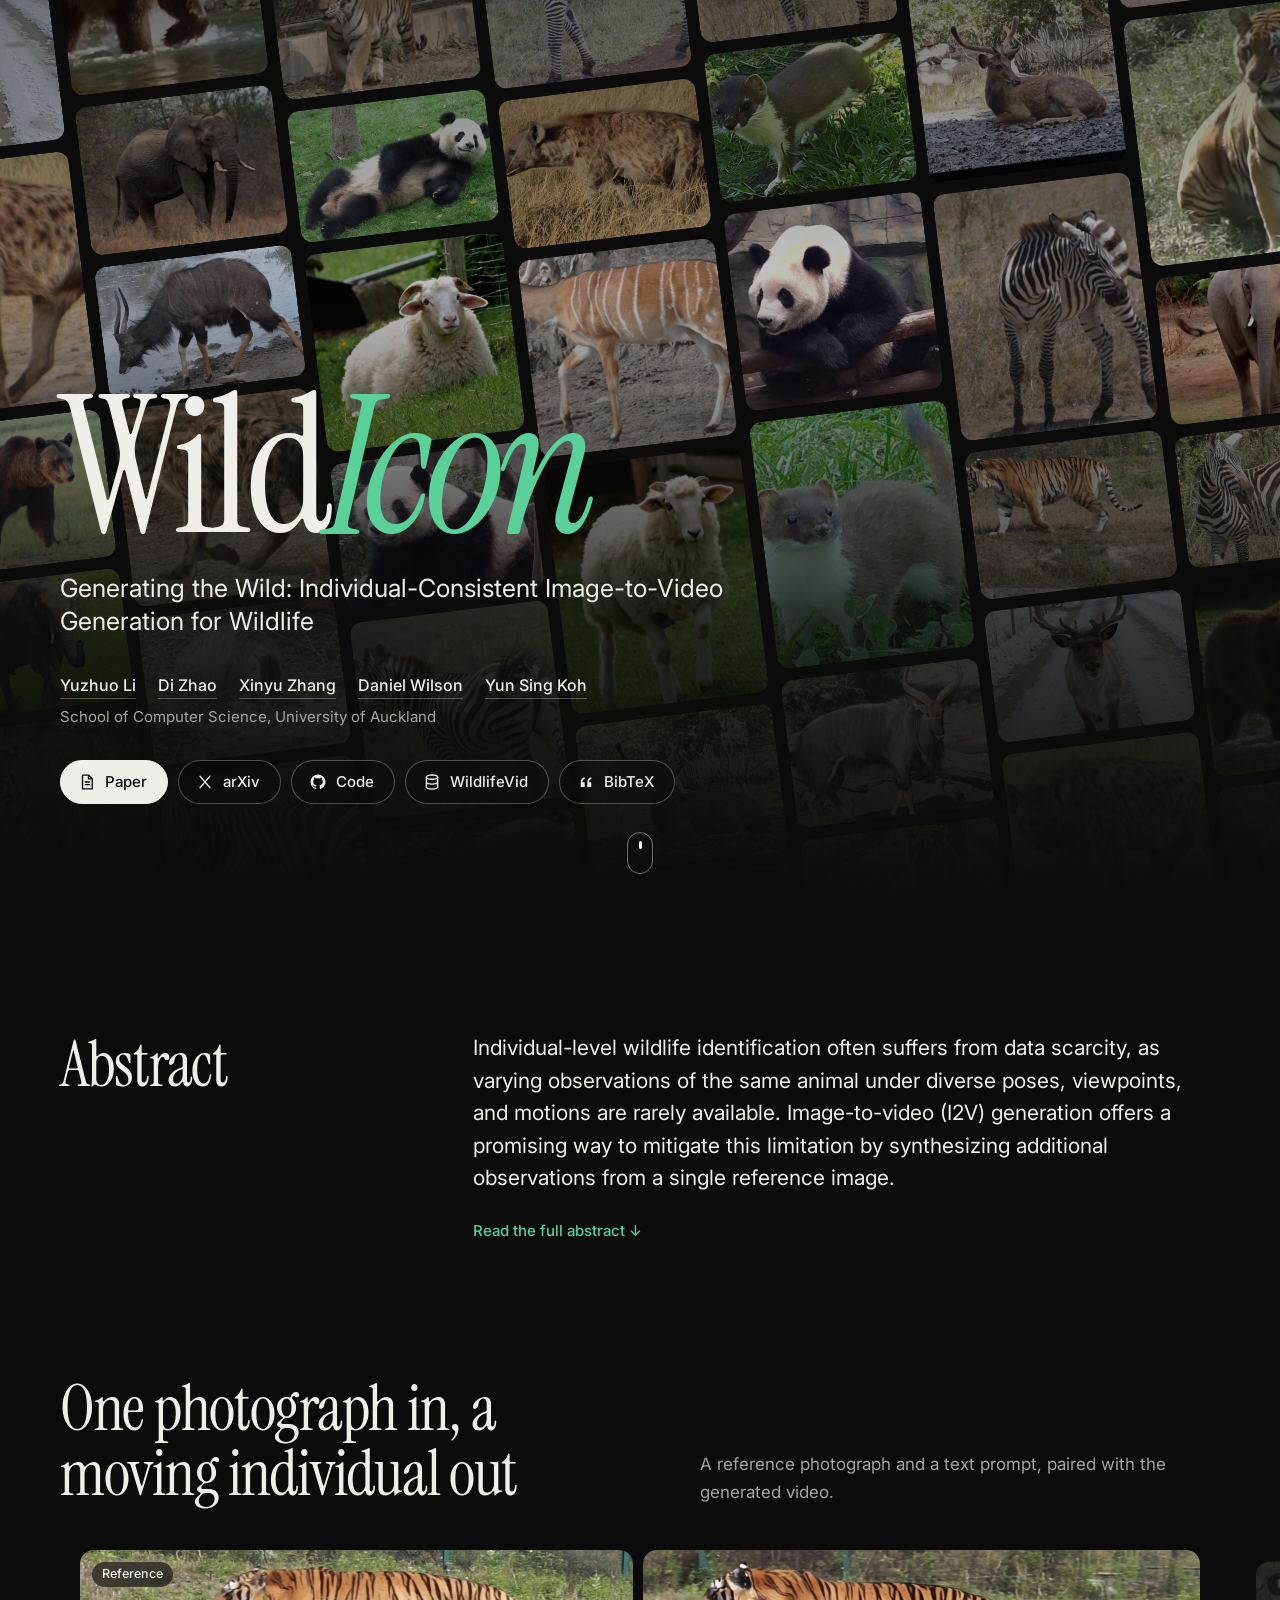
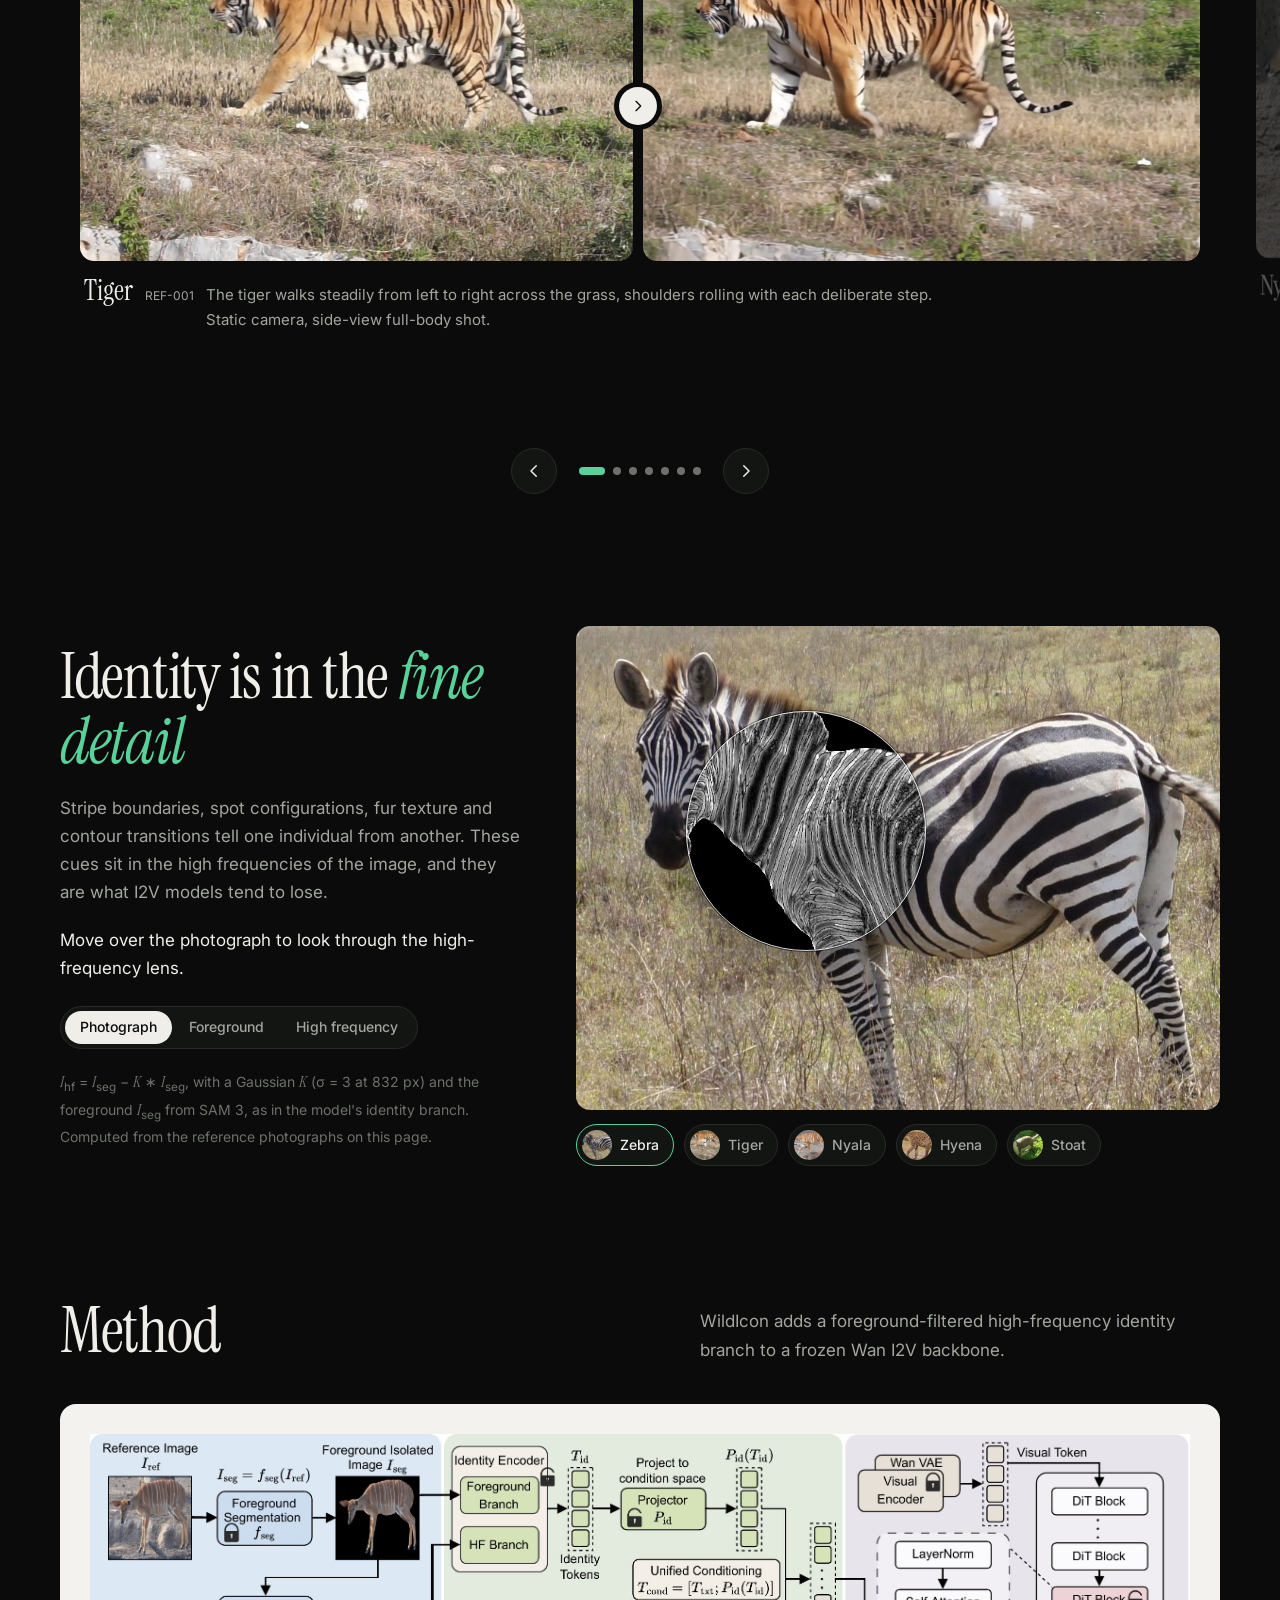
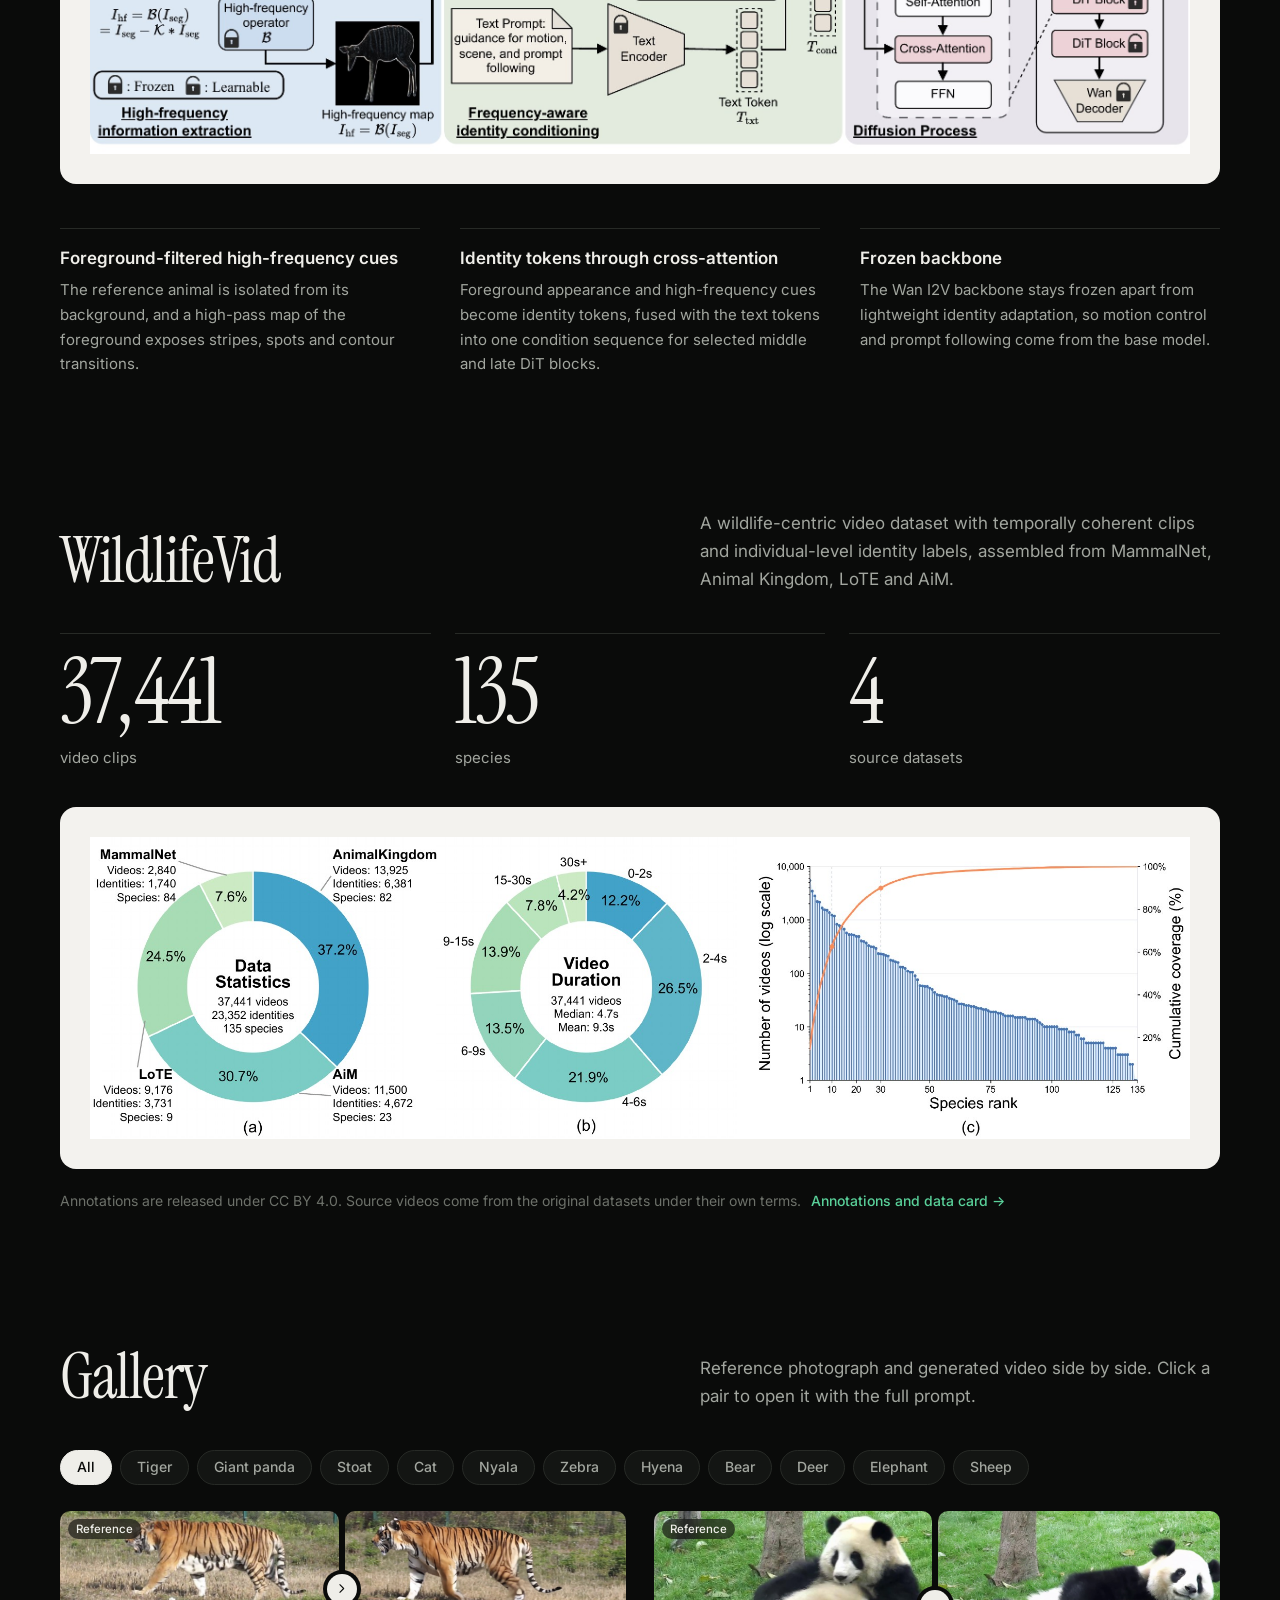
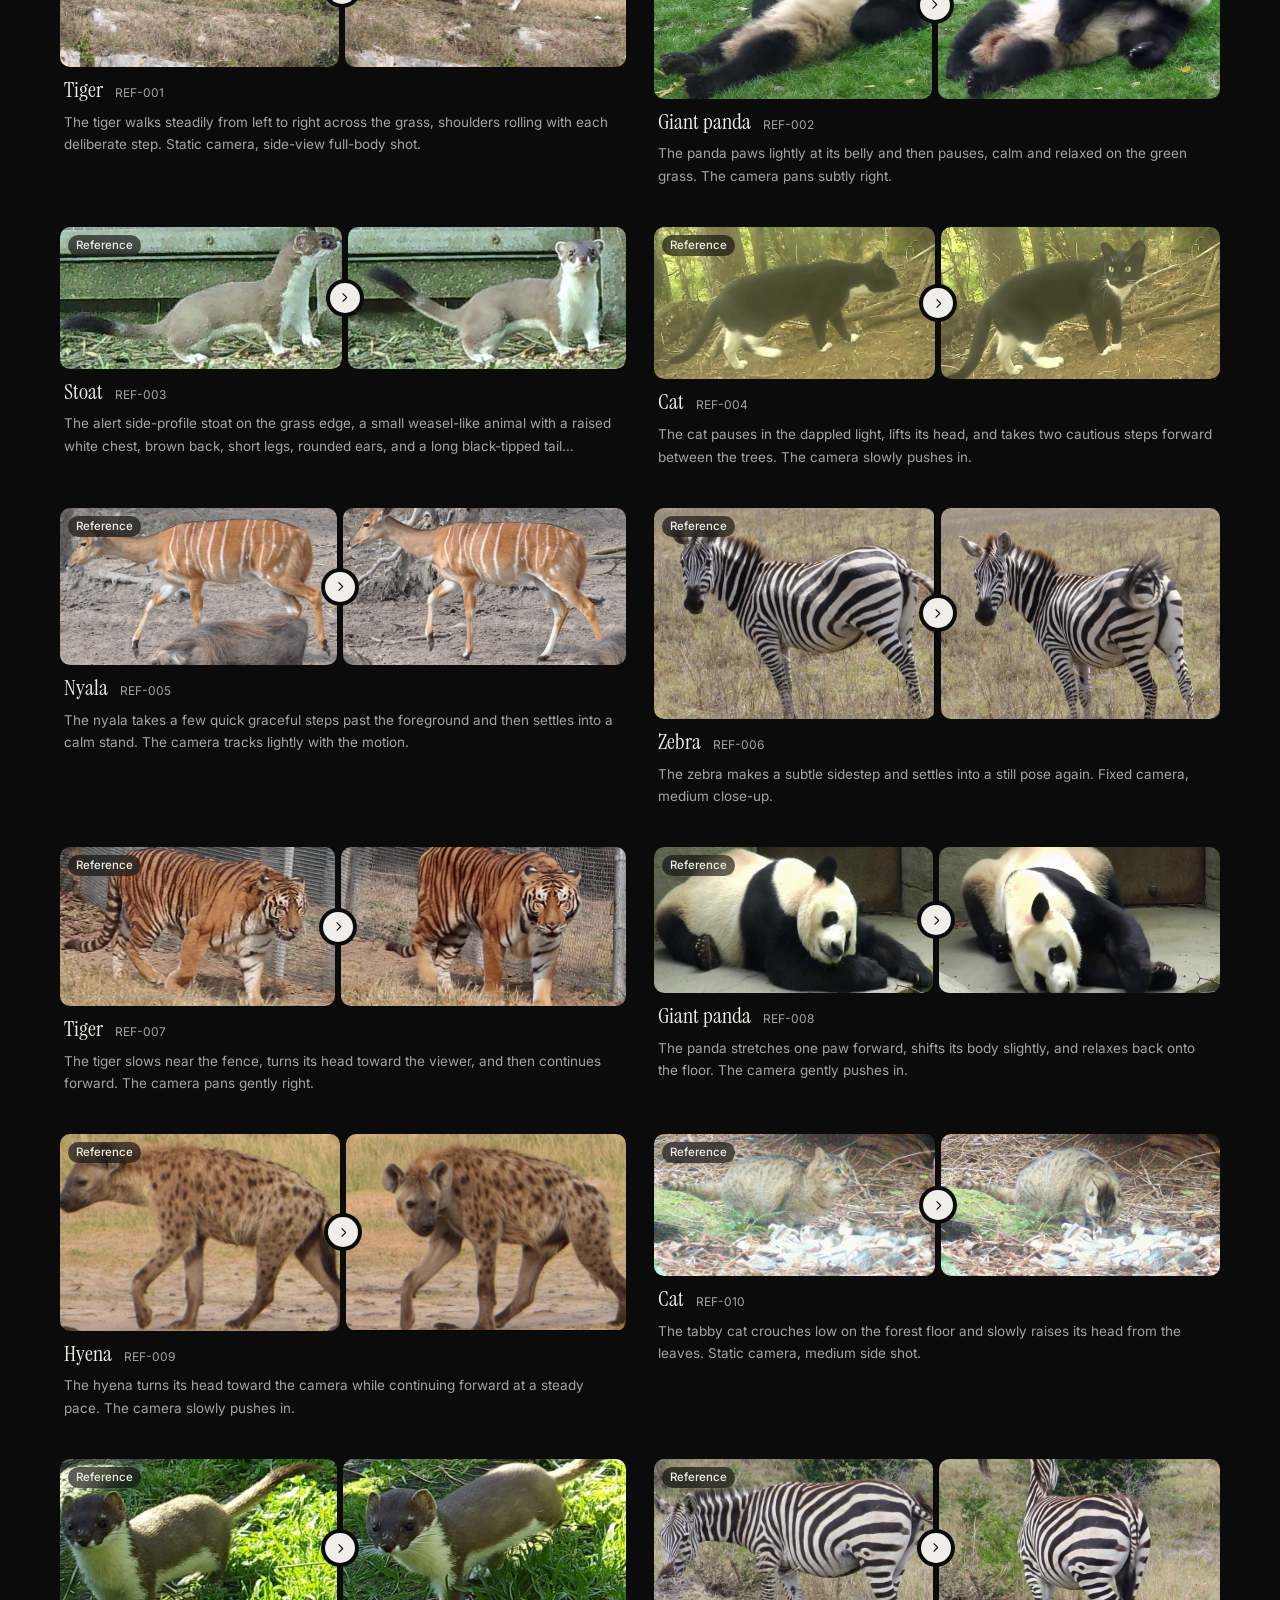
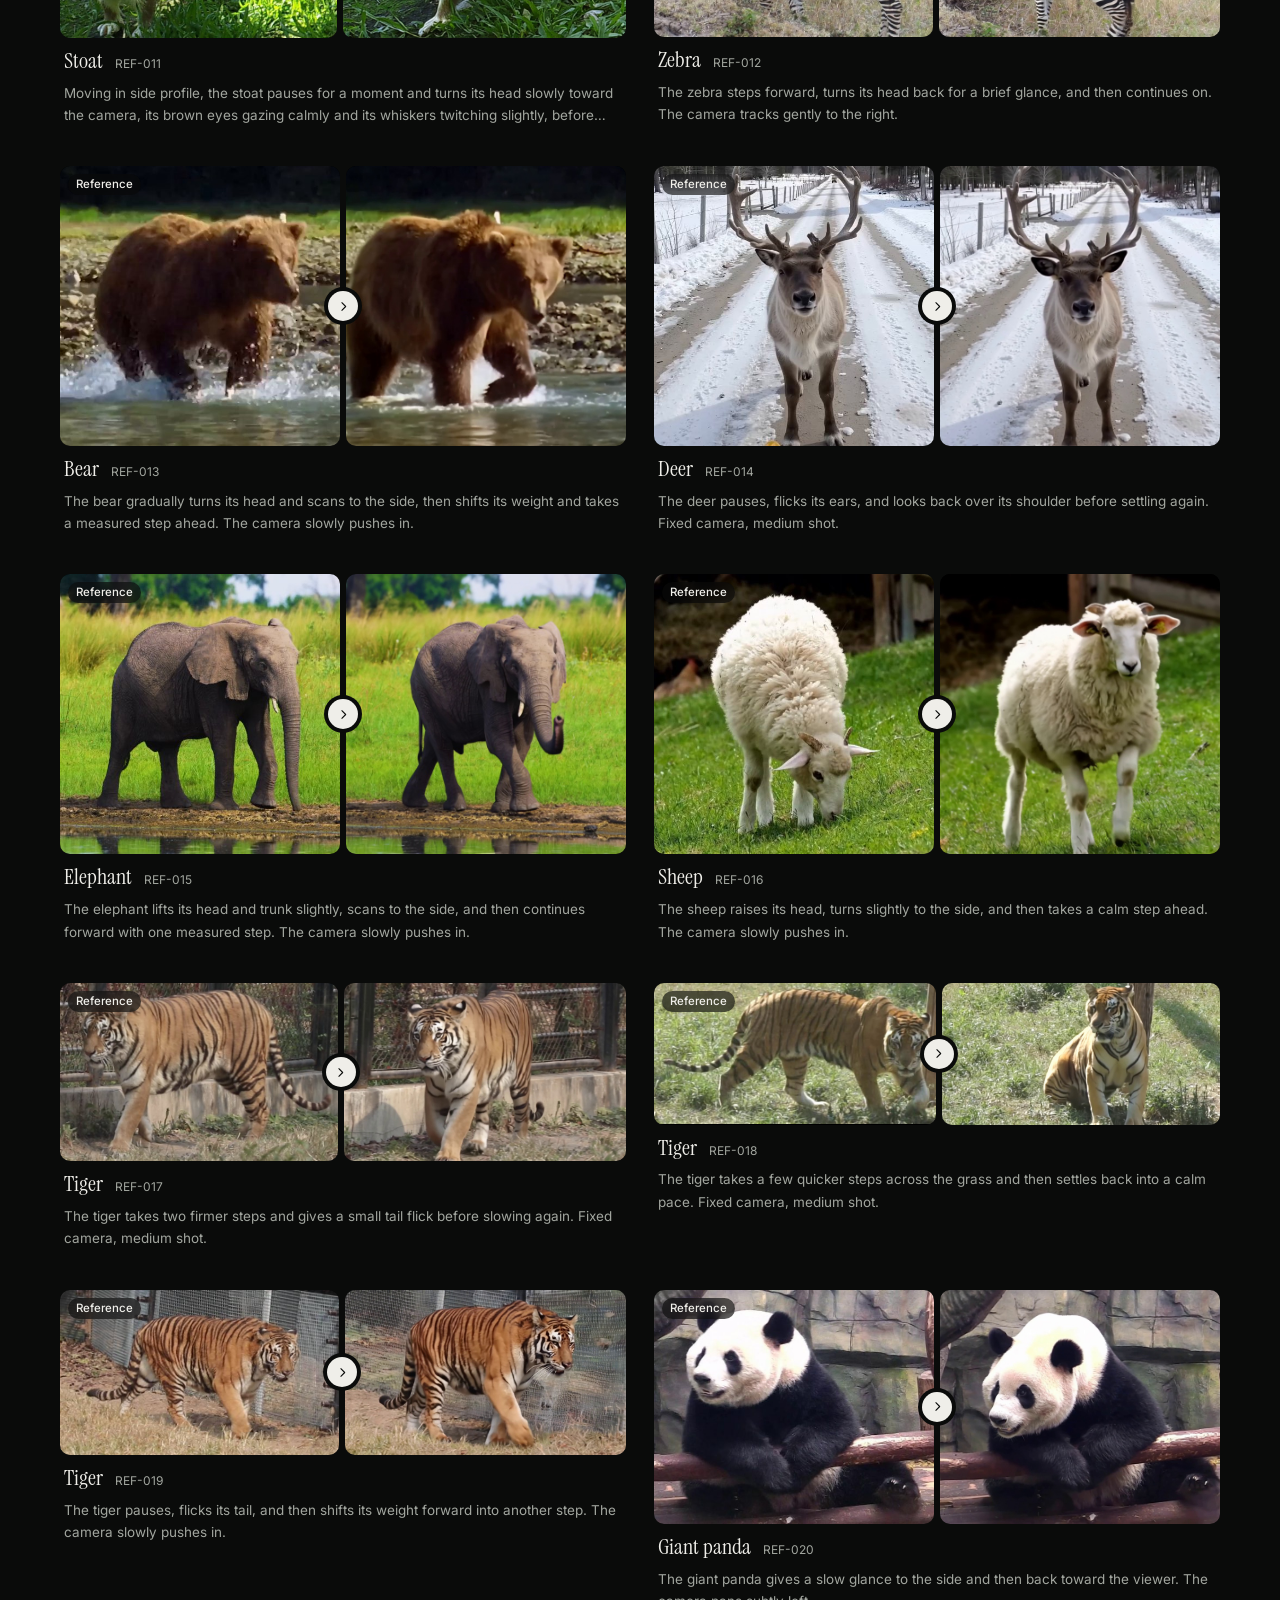
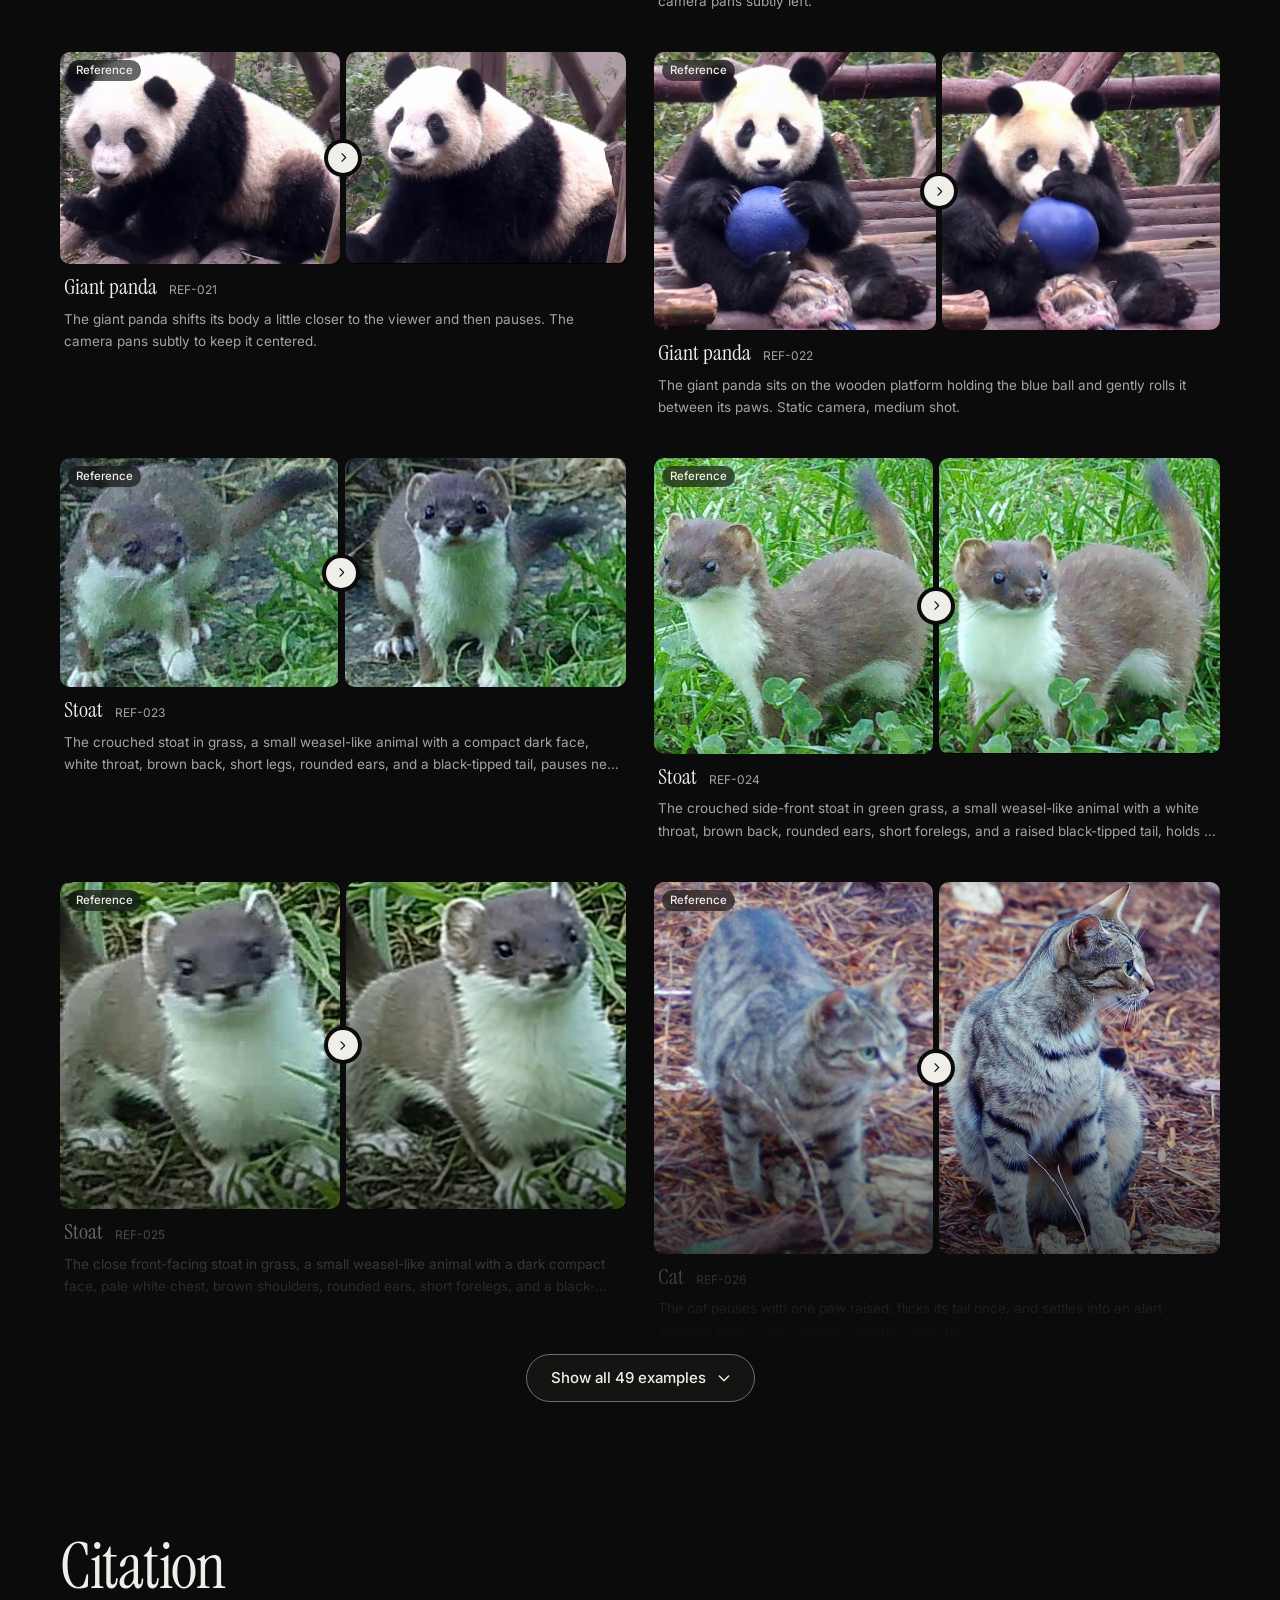
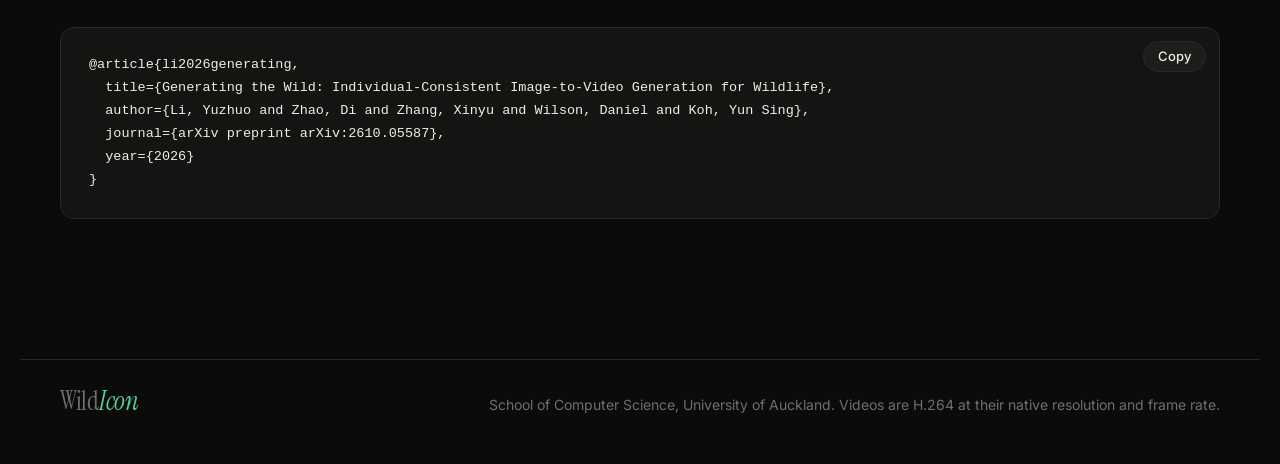
==== index.html @ 0560f389 "Publish WildIcon project page with video gallery" ====
<!doctype html>
<html lang="en">
<head>
  <meta charset="utf-8">
  <meta name="viewport" content="width=device-width, initial-scale=1">
  <title>WildIcon</title>
  <meta name="description" content="WildIcon: individual-consistent image-to-video generation for wildlife. NeurIPS 2026.">
  <meta name="theme-color" content="#0a0b0a">
  <meta property="og:title" content="WildIcon: Generating the Wild">
  <meta property="og:description" content="Individual-consistent image-to-video generation for wildlife. NeurIPS 2026.">
  <meta property="og:type" content="website">
  <meta property="og:url" content="https://ml-4-socialgood.github.io/WildIcon/">
  <meta property="og:image" content="https://ml-4-socialgood.github.io/WildIcon/static/social.jpg">
  <meta property="og:image:width" content="1200">
  <meta property="og:image:height" content="630">
  <meta name="twitter:card" content="summary_large_image">
  <link rel="icon" href="static/favicon.svg" type="image/svg+xml">
  <link rel="preconnect" href="https://fonts.googleapis.com">
  <link rel="preconnect" href="https://fonts.gstatic.com" crossorigin>
  <link href="https://fonts.googleapis.com/css2?family=Instrument+Serif:ital@0;1&family=Inter:wght@400;500;600&display=swap" rel="stylesheet">
  <link rel="stylesheet" href="static/css/style.css">
</head>
<body>

<svg width="0" height="0" style="position:absolute" aria-hidden="true">
  <symbol id="i-paper" viewBox="0 0 24 24"><path fill="none" stroke="currentColor" stroke-width="1.8" stroke-linejoin="round" d="M6 2.8h8.2L19 7.6v13.6H6zM14 2.8v5h5M9 12h7M9 15.5h7"/></symbol>
  <symbol id="i-code" viewBox="0 0 24 24"><path fill="currentColor" d="M12 2a10 10 0 0 0-3.16 19.49c.5.09.68-.22.68-.48v-1.7c-2.78.6-3.37-1.34-3.37-1.34-.45-1.16-1.11-1.47-1.11-1.47-.91-.62.07-.6.07-.6 1 .07 1.53 1.03 1.53 1.03.9 1.52 2.34 1.08 2.91.83.09-.65.35-1.09.63-1.34-2.22-.25-4.55-1.11-4.55-4.94 0-1.09.39-1.98 1.03-2.68-.1-.25-.45-1.27.1-2.64 0 0 .84-.27 2.75 1.02a9.6 9.6 0 0 1 5 0c1.91-1.29 2.75-1.02 2.75-1.02.55 1.37.2 2.39.1 2.64.64.7 1.03 1.59 1.03 2.68 0 3.84-2.34 4.68-4.57 4.93.36.31.68.92.68 1.85V21c0 .27.18.58.69.48A10 10 0 0 0 12 2"/></symbol>
  <symbol id="i-data" viewBox="0 0 24 24"><g fill="none" stroke="currentColor" stroke-width="1.8"><ellipse cx="12" cy="5.5" rx="7.5" ry="2.8"/><path d="M4.5 5.5v13c0 1.55 3.36 2.8 7.5 2.8s7.5-1.25 7.5-2.8v-13M4.5 12c0 1.55 3.36 2.8 7.5 2.8s7.5-1.25 7.5-2.8"/></g></symbol>
  <symbol id="i-quote" viewBox="0 0 24 24"><path fill="currentColor" d="M5 18.5h5.2v-6.2H7.3c0-2.5 1-3.9 3-4.4V5.5C6.9 6 5 8.6 5 12.6zm8.8 0H19v-6.2h-2.9c0-2.5 1-3.9 3-4.4V5.5c-3.4.5-5.3 3.1-5.3 7.1z"/></symbol>
  <symbol id="i-arxiv" viewBox="0 0 24 24"><path fill="none" stroke="currentColor" stroke-width="2" stroke-linecap="round" d="M5.5 4.5l13 15M18.5 4.5l-5.2 6M10.7 13.5l-5.2 6"/></symbol>
  <symbol id="i-down" viewBox="0 0 24 24"><path fill="none" stroke="currentColor" stroke-width="2" stroke-linecap="round" stroke-linejoin="round" d="M5 9l7 7 7-7"/></symbol>
  <symbol id="i-up" viewBox="0 0 24 24"><path fill="none" stroke="currentColor" stroke-width="2" stroke-linecap="round" stroke-linejoin="round" d="M12 19V5M5.5 11.5L12 5l6.5 6.5"/></symbol>
  <symbol id="i-left" viewBox="0 0 24 24"><path fill="none" stroke="currentColor" stroke-width="2" stroke-linecap="round" stroke-linejoin="round" d="M15 5l-7 7 7 7"/></symbol>
  <symbol id="i-right" viewBox="0 0 24 24"><path fill="none" stroke="currentColor" stroke-width="2" stroke-linecap="round" stroke-linejoin="round" d="M9 5l7 7-7 7"/></symbol>
  <symbol id="i-play" viewBox="0 0 24 24"><path fill="currentColor" d="M7 4.5v15l12.5-7.5z"/></symbol>
  <symbol id="i-pause" viewBox="0 0 24 24"><path fill="currentColor" d="M6.5 4.5h4v15h-4zM13.5 4.5h4v15h-4z"/></symbol>
</svg>

<nav class="topnav" id="topnav" aria-label="Sections">
  <a class="wordmark" href="#top">Wild<em>Icon</em></a>
  <div class="nav-links">
    <a href="#abstract">Abstract</a>
    <a href="#results">Results</a>
    <a href="#observation">Observation</a>
    <a href="#method">Method</a>
    <a href="#wildlifevid">Dataset</a>
    <a href="#gallery">Gallery</a>
    <a href="#citation">BibTeX</a>
  </div>
</nav>

<header class="hero" id="top">
  <div class="hero-wall" data-wall aria-hidden="true"></div>
  <div class="hero-shade" aria-hidden="true"></div>

  <div class="hero-content wrap">
    <h1>Wild<em>Icon</em></h1>
    <p class="subtitle">Generating the Wild: Individual-Consistent Image-to-Video Generation for&nbsp;Wildlife</p>

    <p class="authors">
      <a href="https://openreview.net/profile?id=~Yuzhuo_Li1">Yuzhuo Li</a>
      <a href="https://openreview.net/profile?id=~Di_Zhao4">Di Zhao</a>
      <a href="https://openreview.net/profile?id=~Xinyu_Zhang3">Xinyu Zhang</a>
      <a href="https://openreview.net/profile?id=~Daniel_Wilson4">Daniel Wilson</a>
      <a href="https://openreview.net/profile?id=~Yun_Sing_Koh2">Yun Sing Koh</a>
    </p>
    <p class="affiliation">School of Computer Science, University of Auckland</p>

    <div class="buttons">
      <a class="btn primary" href="https://openreview.net/forum?id=Twfrs5sTBH"><svg><use href="#i-paper"/></svg>Paper</a>
      <a class="btn" href="https://arxiv.org/abs/2610.05587"><svg><use href="#i-arxiv"/></svg>arXiv</a>
      <a class="btn" href="https://github.com/ML-4-SocialGood/WildIcon"><svg><use href="#i-code"/></svg>Code</a>
      <a class="btn" href="https://github.com/ML-4-SocialGood/WildIcon/tree/main/annotations"><svg><use href="#i-data"/></svg>WildlifeVid</a>
      <a class="btn" href="#citation"><svg><use href="#i-quote"/></svg>BibTeX</a>
    </div>
  </div>

  <a class="scroll-cue" href="#abstract" aria-label="Scroll to abstract"><span></span></a>
</header>

<main>

<section class="wrap split reveal" id="abstract">
  <h2>Abstract</h2>
  <div class="abstract" id="abstract-body">
    <p class="lead">Individual-level wildlife identification often suffers from data scarcity, as varying observations of the same animal under diverse poses, viewpoints, and motions are rarely available. Image-to-video (I2V) generation offers a promising way to mitigate this limitation by synthesizing additional observations from a single reference image.</p>
    <div class="more-text">
      <p>However, existing I2V models mainly emphasize global layout, semantics, and motion, and therefore often fail to preserve fine-grained local appearance cues that distinguish one wildlife individual from another, such as fur texture, stripe boundaries, spot configurations, and contour transitions. We observe that these identity-critical cues are closely related to high-frequency information, which is essential for distinguishing individuals.</p>
      <p>To address this challenge, we propose <strong>WildIcon</strong>, a high-frequency-guided I2V framework for wildlife individual consistency. Specifically, WildIcon introduces a frequency-aware identity encoding branch that extracts individual-specific high-frequency cues from the reference image. Combined with isolated foreground information, the resulting identity tokens are then injected into cross-attention blocks as identity conditioning. Building on a frozen backbone with lightweight identity adaptation, WildIcon preserves fine-grained identity cues visible in the reference image while retaining the motion controllability and semantic fidelity of the base I2V model.</p>
      <p>In addition, to support the training and evaluation of wildlife individual-consistent I2V, we construct <strong>WildlifeVid</strong>, a wildlife-centric video dataset with high-quality, temporally coherent clips and individual-level identity labels. Experiments on I2V generation and downstream animal re-identification (ReID) show that WildIcon achieves stronger individual consistency than existing baselines, and that its filtered outputs can serve as useful candidate training augmentations for downstream ReID.</p>
    </div>
    <button type="button" class="text-btn" id="abstract-toggle" aria-expanded="false" aria-controls="abstract-body">Read the full abstract</button>
  </div>
</section>

<section class="featured reveal" id="results">
  <div class="wrap section-head">
    <h2>One photograph in, a moving individual&nbsp;out</h2>
    <p>A reference photograph and a text prompt, paired with the generated video.</p>
  </div>
  <div class="carousel" data-carousel>
    <div class="track" data-track></div>
    <div class="wrap carousel-controls">
      <button type="button" class="round" data-prev aria-label="Previous example"><svg><use href="#i-left"/></svg></button>
      <div class="dots" data-dots></div>
      <button type="button" class="round" data-next aria-label="Next example"><svg><use href="#i-right"/></svg></button>
    </div>
  </div>
</section>

<section class="wrap observation reveal" id="observation">
  <div class="obs-text">
    <h2>Identity is in the <em>fine detail</em></h2>
    <p>Stripe boundaries, spot configurations, fur texture and contour transitions tell one individual from another. These cues sit in the high frequencies of the image, and they are what I2V models tend to lose.</p>
    <p class="hint">Move over the photograph to look through the high-frequency lens.</p>
    <div class="seg-control" role="radiogroup" aria-label="Base layer" data-layer-control>
      <button type="button" role="radio" aria-checked="true" data-layer="rgb">Photograph</button>
      <button type="button" role="radio" aria-checked="false" data-layer="seg">Foreground</button>
      <button type="button" role="radio" aria-checked="false" data-layer="hf">High frequency</button>
    </div>
    <p class="formula"><i>I</i><sub>hf</sub> = <i>I</i><sub>seg</sub> − <i>K</i> ∗ <i>I</i><sub>seg</sub>, with a Gaussian <i>K</i> (σ = 3 at 832&nbsp;px) and the foreground <i>I</i><sub>seg</sub> from SAM&nbsp;3, as in the model's identity branch. Computed from the reference photographs on this page.</p>
  </div>
  <div class="obs-stage">
    <div class="lens-stage" data-lens aria-label="Reference photograph with a high-frequency lens">
      <img class="lens-base" alt="">
      <img class="lens-top" alt="" aria-hidden="true">
      <span class="lens-ring" aria-hidden="true"></span>
    </div>
    <div class="lens-picker" data-lens-picker></div>
  </div>
</section>

<section class="wrap reveal" id="method">
  <div class="section-head">
    <h2>Method</h2>
    <p>WildIcon adds a foreground-filtered high-frequency identity branch to a frozen Wan I2V backbone.</p>
  </div>
  <figure class="panel">
    <img src="static/figures/method.jpg" alt="WildIcon framework: foreground segmentation and a high-frequency operator feed an identity encoder whose tokens are fused with text tokens and injected into selected DiT blocks of a frozen Wan I2V backbone." loading="lazy">
  </figure>
  <div class="points">
    <div>
      <h3>Foreground-filtered high-frequency cues</h3>
      <p>The reference animal is isolated from its background, and a high-pass map of the foreground exposes stripes, spots and contour transitions.</p>
    </div>
    <div>
      <h3>Identity tokens through cross-attention</h3>
      <p>Foreground appearance and high-frequency cues become identity tokens, fused with the text tokens into one condition sequence for selected middle and late DiT blocks.</p>
    </div>
    <div>
      <h3>Frozen backbone</h3>
      <p>The Wan I2V backbone stays frozen apart from lightweight identity adaptation, so motion control and prompt following come from the base model.</p>
    </div>
  </div>
</section>

<section class="wrap reveal" id="wildlifevid">
  <div class="section-head">
    <h2>WildlifeVid</h2>
    <p>A wildlife-centric video dataset with temporally coherent clips and individual-level identity labels, assembled from MammalNet, Animal Kingdom, LoTE and AiM.</p>
  </div>
  <div class="stats">
    <div><span class="num" data-count="37441">37,441</span><span class="label">video clips</span></div>
    <div><span class="num" data-count="135">135</span><span class="label">species</span></div>
    <div><span class="num" data-count="4">4</span><span class="label">source datasets</span></div>
  </div>
  <figure class="panel">
    <img src="static/figures/dataset.jpg" alt="WildlifeVid statistics: source datasets, clip durations, and the per-species distribution of videos." loading="lazy">
  </figure>
  <p class="fine">Annotations are released under CC BY 4.0. Source videos come from the original datasets under their own terms. <a class="arrow" href="https://github.com/ML-4-SocialGood/WildIcon/tree/main/annotations">Annotations and data card</a></p>
</section>

<section class="wrap reveal" id="gallery">
  <div class="section-head">
    <h2>Gallery</h2>
    <p>Reference photograph and generated video side by side. Click a pair to open it with the full prompt.</p>
  </div>
  <div class="chips" role="toolbar" aria-label="Filter by species" data-chips></div>
  <div class="grid" data-grid></div>
  <div class="more-wrap"><button type="button" class="more-btn" data-more aria-controls="gallery" hidden></button></div>
</section>

<section class="wrap reveal" id="citation">
  <h2>Citation</h2>
  <div class="bibtex">
    <button type="button" class="copy" data-copy="#bibtex">Copy</button>
<pre id="bibtex">@article{li2026generating,
  title={Generating the Wild: Individual-Consistent Image-to-Video Generation for Wildlife},
  author={Li, Yuzhuo and Zhao, Di and Zhang, Xinyu and Wilson, Daniel and Koh, Yun Sing},
  journal={arXiv preprint arXiv:2610.05587},
  year={2026}
}</pre>
  </div>
</section>

</main>

<footer class="wrap footer">
  <span class="wordmark">Wild<em>Icon</em></span>
  <span>School of Computer Science, University of Auckland. Videos are H.264 at their native resolution and frame rate.</span>
</footer>

<button type="button" class="to-top" id="to-top" aria-label="Back to top">
  <svg class="ring" viewBox="0 0 48 48" aria-hidden="true"><circle class="track" cx="24" cy="24" r="22"/><circle class="bar" cx="24" cy="24" r="22"/></svg>
  <svg class="arrow" viewBox="0 0 24 24" aria-hidden="true"><use href="#i-up"/></svg>
</button>

<dialog class="viewer" id="viewer">
  <button type="button" class="viewer-close" aria-label="Close">Close</button>
  <div class="viewer-body">
  </div>
  <p class="viewer-prompt"></p>
</dialog>

<script src="static/data.js"></script>
<script src="static/js/page.js"></script>
</body>
</html>
---- static/css/style.css ----
:root {
  --bg: #0a0b0a;
  --bg-2: #131513;
  --bg-3: #1b1e1b;
  --ink: #efeee9;
  --ink-2: #a2a69f;
  --ink-3: #6d716a;
  --rule: #272a26;
  --accent: #5ad19a;
  --accent-deep: #1a7a4a;
  --paper: #f3f2ee;
  --warn: #f2c94c;
  --wide: 1240px;
  --measure: 760px;
  --serif: "Instrument Serif", "Times New Roman", serif;
  --sans: "Inter", "Helvetica Neue", Arial, system-ui, sans-serif;
  color-scheme: dark;
}

* { box-sizing: border-box; }
html { -webkit-text-size-adjust: 100%; scroll-behavior: smooth; scroll-padding-top: 72px; }

body {
  margin: 0;
  background: var(--bg);
  color: var(--ink);
  font: 400 17px/1.65 var(--sans);
  -webkit-font-smoothing: antialiased;
}

a { color: inherit; text-decoration: none; }
img, video { display: block; max-width: 100%; }
svg { width: 1em; height: 1em; flex: none; }
em { font-style: italic; }
::selection { background: var(--accent); color: #000; }

.wrap { max-width: var(--wide); margin: 0 auto; padding-left: 40px; padding-right: 40px; }

/* ---------- top nav (appears after the hero) ---------- */

.topnav {
  position: fixed;
  inset: 0 0 auto 0;
  z-index: 50;
  display: flex;
  align-items: center;
  gap: 16px;
  height: 60px;
  padding: 0 40px;
  background: rgba(10, 11, 10, .72);
  backdrop-filter: blur(14px) saturate(140%);
  -webkit-backdrop-filter: blur(14px) saturate(140%);
  border-bottom: 1px solid var(--rule);
  transform: translateY(-100%);
  transition: transform .35s ease;
}
.topnav.show { transform: none; }
.wordmark { font-family: var(--serif); font-size: 26px; line-height: 1; letter-spacing: -.01em; }
.wordmark em { color: var(--accent); }
.nav-links { margin-left: auto; display: flex; gap: 26px; font-size: 14px; color: var(--ink-2); }
.nav-links a:hover, .nav-links a.active { color: var(--ink); }

/* ---------- hero ---------- */

.hero {
  position: relative;
  min-height: 100svh;
  display: flex;
  align-items: flex-end;
  overflow: hidden;
  isolation: isolate;
}

/* tilted wall of staggered columns, each drifting slowly up or down */
.hero-wall {
  position: absolute;
  inset: -32% -7%;
  z-index: -2;
  display: flex;
  gap: 12px;
  transform: rotate(-7deg);
}
.wall-col { flex: 1 1 0; min-width: 0; display: flex; flex-direction: column; gap: 12px; animation: col-drift 34s ease-in-out infinite alternate; }
.wall-col:nth-child(2n) { margin-top: -140px; animation-direction: alternate-reverse; animation-duration: 40s; }
.wall-col:nth-child(3n) { margin-top: -60px; }
.wall-tile { position: relative; aspect-ratio: var(--ar, 4 / 3); border-radius: 12px; overflow: hidden; background: var(--bg-2); flex: none; }
.wall-tile img, .wall-tile video { width: 100%; height: 100%; object-fit: cover; filter: saturate(.9); }

@keyframes col-drift {
  from { transform: translate3d(0, -5%, 0); }
  to   { transform: translate3d(0, 5%, 0); }
}

.hero-shade {
  position: absolute;
  inset: 0;
  z-index: -1;
  background:
    linear-gradient(180deg, rgba(10, 11, 10, .55) 0%, rgba(10, 11, 10, .25) 30%, rgba(10, 11, 10, .78) 68%, var(--bg) 100%),
    radial-gradient(120% 90% at 0% 100%, rgba(10, 11, 10, .85) 0%, rgba(10, 11, 10, 0) 60%);
}

.hero-content { width: 100%; padding-bottom: 96px; padding-top: 120px; }

h1 {
  margin: 0;
  font-family: var(--serif);
  font-weight: 400;
  font-size: clamp(88px, 15vw, 216px);
  line-height: .86;
  letter-spacing: -.035em;
}
h1 em { color: var(--accent); }

.subtitle {
  margin: 22px 0 0;
  max-width: 760px;
  font-size: clamp(19px, 2.1vw, 25px);
  line-height: 1.32;
  color: var(--ink);
}

.authors { margin: 34px 0 0; display: flex; flex-wrap: wrap; gap: 4px 22px; font-size: 16px; font-weight: 500; }
.authors a { border-bottom: 1px solid rgba(255, 255, 255, .28); }
.authors a:hover { border-color: var(--accent); color: var(--accent); }
.affiliation { margin: 6px 0 0; color: var(--ink-2); font-size: 15px; }

.buttons { margin-top: 30px; display: flex; flex-wrap: wrap; gap: 10px; }
.btn {
  display: inline-flex;
  align-items: center;
  gap: 9px;
  height: 44px;
  padding: 0 20px 0 17px;
  border: 1px solid rgba(255, 255, 255, .28);
  border-radius: 999px;
  background: rgba(10, 11, 10, .35);
  backdrop-filter: blur(6px);
  font-size: 15px;
  font-weight: 500;
  transition: background .2s, color .2s, border-color .2s;
}
.btn svg { font-size: 18px; }
.btn:hover { border-color: var(--ink); background: rgba(255, 255, 255, .08); }
.btn.primary { background: var(--ink); color: #0a0b0a; border-color: var(--ink); }
.btn.primary:hover { background: var(--accent); border-color: var(--accent); }

.scroll-cue {
  position: absolute;
  left: 50%;
  bottom: 26px;
  width: 26px;
  height: 42px;
  margin-left: -13px;
  border: 1.5px solid rgba(255, 255, 255, .4);
  border-radius: 14px;
}
.scroll-cue span {
  position: absolute;
  left: 50%;
  top: 8px;
  width: 3px;
  height: 8px;
  margin-left: -1.5px;
  border-radius: 2px;
  background: var(--ink);
  animation: cue 1.8s ease-in-out infinite;
}
@keyframes cue { 0% { opacity: 0; transform: translateY(0); } 30% { opacity: 1; } 100% { opacity: 0; transform: translateY(14px); } }

/* ---------- sections ---------- */

main > section { padding-top: 132px; }

h2 {
  margin: 0;
  font-family: var(--serif);
  font-weight: 400;
  font-size: clamp(40px, 5vw, 64px);
  line-height: 1.02;
  letter-spacing: -.02em;
}
h2 em { color: var(--accent); }
h3 { margin: 0 0 8px; font-size: 17px; line-height: 1.35; font-weight: 600; }

.section-head { display: grid; grid-template-columns: minmax(0, 1fr) minmax(0, 1fr); gap: 40px; align-items: end; margin-bottom: 40px; }
.section-head p { margin: 0; color: var(--ink-2); max-width: 520px; justify-self: end; }

.reveal { opacity: 0; transform: translateY(28px); transition: opacity .9s ease, transform .9s cubic-bezier(.2, .7, .2, 1); }
.reveal.in { opacity: 1; transform: none; }

/* ---------- abstract ---------- */

.split { display: grid; grid-template-columns: minmax(0, 1fr) minmax(0, 2fr); gap: 40px; }
.abstract p { margin: 0 0 1em; color: var(--ink-2); }
.abstract .lead { font-size: 21px; line-height: 1.55; color: var(--ink); }
.abstract .more-text { display: none; }
.abstract.open .more-text { display: block; }
.text-btn { padding: 0; border: 0; background: none; color: var(--accent); font: 500 15px/1.4 var(--sans); cursor: pointer; }
.text-btn::after { content: " \2193"; }
.abstract.open .text-btn::after { content: " \2191"; }

/* ---------- featured carousel ---------- */

.featured .section-head { margin-bottom: 36px; }
.carousel { position: relative; }
.track {
  display: flex;
  gap: 28px;
  overflow-x: auto;
  scroll-snap-type: x mandatory;
  scrollbar-width: none;
  padding: 8px calc(50vw - min(430px, 41vw)) 4px;
  overscroll-behavior-x: contain;
}
.track::-webkit-scrollbar { display: none; }

.card {
  flex: 0 0 min(1120px, 88vw);
  scroll-snap-align: center;
  margin: 0;
  transition: opacity .5s ease, transform .5s ease;
  opacity: .32;
  transform: scale(.95);
}
.card.active { opacity: 1; transform: none; }

/* reference photograph -> WildIcon video, equal height, each at its own aspect ratio */
.pair { position: relative; display: flex; gap: 10px; align-items: stretch; cursor: zoom-in; }
.pair:focus-visible { outline: 2px solid var(--accent); outline-offset: 4px; border-radius: 14px; }
.panel-ref, .panel-out { position: relative; flex: var(--ar) 1 0; min-width: 0; aspect-ratio: var(--ar); border-radius: 14px; overflow: hidden; background: #000; }
.panel-ref img, .panel-out video, .panel-out img { width: 100%; height: 100%; object-fit: contain; }
.tag {
  position: absolute;
  top: 12px;
  left: 12px;
  z-index: 2;
  padding: 4px 10px;
  border-radius: 999px;
  background: rgba(10, 11, 10, .62);
  backdrop-filter: blur(6px);
  -webkit-backdrop-filter: blur(6px);
  color: var(--ink);
  font-size: 12.5px;
  font-weight: 500;
  line-height: 1.3;
}
.panel-out .tag { background: var(--accent); color: #07140d; }
.join {
  position: absolute;
  top: 50%;
  left: var(--join);
  z-index: 3;
  display: grid;
  place-items: center;
  width: 38px;
  height: 38px;
  margin: -19px 0 0 -19px;
  border-radius: 50%;
  background: var(--ink);
  color: #0a0b0a;
  font-size: 16px;
  box-shadow: 0 0 0 5px var(--bg);
  pointer-events: none;
}

.panel-out.pending {
  display: grid;
  place-items: center;
  border: 1.5px dashed var(--ink-3);
  background: repeating-linear-gradient(135deg, var(--bg-2) 0 14px, var(--bg) 14px 28px);
}
.slot { display: grid; justify-items: center; gap: 10px; padding: 16px; text-align: center; color: var(--ink-2); font-size: 14px; line-height: 1.35; }
.slot svg { width: 46px; height: 46px; padding: 13px 11px 13px 15px; border: 1.5px solid var(--ink-3); border-radius: 50%; color: var(--ink-2); }

.cap { display: flex; flex-wrap: wrap; align-items: baseline; gap: 4px 12px; padding: 16px 4px 0; }
.cap .name { font-family: var(--serif); font-size: 28px; line-height: 1; }
.reference-id { color: var(--ink-2); font-size: 12px; }
.cap .prompt { flex-basis: 100%; margin: 4px 0 0; color: var(--ink-2); font-size: 15px; max-width: 760px; }

.carousel-controls { display: flex; align-items: center; justify-content: center; gap: 22px; margin-top: 28px; }
.round {
  display: inline-grid;
  place-items: center;
  width: 46px;
  height: 46px;
  border: 1px solid var(--rule);
  border-radius: 50%;
  background: var(--bg-2);
  color: var(--ink);
  font-size: 18px;
  cursor: pointer;
  transition: border-color .2s, background .2s;
}
.round:hover { border-color: var(--ink-2); background: var(--bg-3); }
.round.small { width: 38px; height: 38px; font-size: 15px; }
.dots { display: flex; gap: 8px; }
.dots button { width: 8px; height: 8px; padding: 0; border: 0; border-radius: 999px; background: var(--ink-3); cursor: pointer; transition: width .3s, background .3s; }
.dots button[aria-current="true"] { width: 26px; background: var(--accent); }

/* ---------- observation: frequency lens ---------- */

.observation { display: grid; grid-template-columns: minmax(0, 5fr) minmax(0, 7fr); gap: 56px; align-items: center; }
.obs-text p { color: var(--ink-2); margin: 20px 0 0; }
.obs-text .hint { color: var(--ink); }
.obs-text .formula { font-size: 14px; color: var(--ink-3); }
.obs-text .formula i { font-family: var(--serif); font-size: 1.15em; }

.seg-control { display: inline-flex; flex-wrap: wrap; margin-top: 24px; padding: 4px; gap: 2px; border: 1px solid var(--rule); border-radius: 999px; background: var(--bg-2); }
.seg-control button {
  padding: 8px 15px;
  border: 0;
  border-radius: 999px;
  background: none;
  color: var(--ink-2);
  font: 500 14px/1.2 var(--sans);
  cursor: pointer;
}
.seg-control button[aria-checked="true"] { background: var(--ink); color: #0a0b0a; }

.lens-stage {
  --x: 50%;
  --y: 50%;
  --r: 120px;
  position: relative;
  border-radius: 14px;
  overflow: hidden;
  background: #000;
  cursor: none;
  touch-action: none;
}
.lens-stage img { width: 100%; height: auto; user-select: none; -webkit-user-drag: none; }
.lens-top {
  position: absolute;
  inset: 0;
  height: 100% !important;
  clip-path: circle(var(--r) at var(--x) var(--y));
}
.lens-ring {
  position: absolute;
  left: var(--x);
  top: var(--y);
  width: calc(var(--r) * 2);
  height: calc(var(--r) * 2);
  margin: calc(var(--r) * -1) 0 0 calc(var(--r) * -1);
  border: 1.5px solid rgba(255, 255, 255, .85);
  border-radius: 50%;
  box-shadow: 0 0 0 1px rgba(0, 0, 0, .4), 0 10px 40px rgba(0, 0, 0, .45);
  pointer-events: none;
}
.lens-stage.layer-hf .lens-top, .lens-stage.layer-hf .lens-ring { display: none; }
.lens-stage.layer-hf { cursor: default; }

.lens-picker { display: flex; gap: 10px; margin-top: 14px; overflow-x: auto; scrollbar-width: none; }
.lens-picker button {
  flex: 0 0 auto;
  display: flex;
  align-items: center;
  gap: 8px;
  padding: 5px 14px 5px 5px;
  border: 1px solid var(--rule);
  border-radius: 999px;
  background: var(--bg-2);
  color: var(--ink-2);
  font: 500 14px/1 var(--sans);
  cursor: pointer;
}
.lens-picker img { width: 30px; height: 30px; border-radius: 50%; object-fit: cover; }
.lens-picker button[aria-pressed="true"] { border-color: var(--accent); color: var(--ink); }

/* ---------- method & dataset ---------- */

.panel { margin: 0; padding: clamp(14px, 2.4vw, 30px); border-radius: 16px; background: var(--paper); }
.panel img { width: 100%; height: auto; }

.points { display: grid; grid-template-columns: repeat(3, 1fr); gap: 40px; margin-top: 44px; }
.points > div { border-top: 1px solid var(--rule); padding-top: 18px; }
.points p { margin: 0; color: var(--ink-2); font-size: 15px; }

.stats { display: grid; grid-template-columns: repeat(3, 1fr); gap: 24px; margin-bottom: 36px; }
.stats > div { border-top: 1px solid var(--rule); padding-top: 14px; }
.stats .num { display: block; font-family: var(--serif); font-size: clamp(56px, 7vw, 96px); line-height: 1; letter-spacing: -.02em; font-variant-numeric: tabular-nums; }
.stats .label { display: block; margin-top: 8px; color: var(--ink-2); font-size: 15px; }

.fine { margin: 20px 0 0; font-size: 14px; color: var(--ink-3); }
a.arrow { color: var(--accent); font-weight: 500; margin-left: 6px; }
a.arrow::after { content: " \2192"; }

/* ---------- gallery ---------- */

.chips { display: flex; flex-wrap: wrap; gap: 8px; margin-bottom: 26px; }
.chips button {
  padding: 8px 16px;
  border: 1px solid var(--rule);
  border-radius: 999px;
  background: var(--bg-2);
  color: var(--ink-2);
  font: 500 14px/1.2 var(--sans);
  cursor: pointer;
}
.chips button[aria-pressed="true"] { background: var(--ink); border-color: var(--ink); color: #0a0b0a; }
.grid { display: grid; grid-template-columns: repeat(auto-fill, minmax(min(100%, 500px), 1fr)); gap: 40px 28px; align-items: start; }
.g-tile { margin: 0; }
.g-tile[hidden] { display: none; }
.grid.collapsed {
  -webkit-mask-image: linear-gradient(to bottom, #000 calc(100% - 260px), transparent);
  mask-image: linear-gradient(to bottom, #000 calc(100% - 260px), transparent);
}
.more-wrap { display: flex; justify-content: center; margin-top: 12px; }
.more-btn {
  display: inline-flex;
  align-items: center;
  gap: 10px;
  height: 48px;
  padding: 0 22px 0 24px;
  border: 1px solid var(--ink-3);
  border-radius: 999px;
  background: var(--bg-2);
  color: var(--ink);
  font: 500 15px/1 var(--sans);
  cursor: pointer;
  transition: border-color .2s, background .2s;
}
.more-btn:hover { border-color: var(--ink); background: var(--bg-3); }
.more-btn svg { font-size: 16px; transition: transform .3s ease; }
.more-btn[aria-expanded="true"] svg { transform: rotate(180deg); }
.g-tile .pair { gap: 6px; }
.g-tile .panel-ref, .g-tile .panel-out { border-radius: 10px; }
.g-tile .tag { top: 8px; left: 8px; font-size: 11.5px; padding: 3px 8px; }
.g-tile .join { width: 30px; height: 30px; margin: -15px 0 0 -15px; font-size: 13px; box-shadow: 0 0 0 4px var(--bg); }
.g-tile .slot { font-size: 13px; gap: 8px; }
.g-tile .slot svg { width: 36px; height: 36px; padding: 10px 8px 10px 12px; }
.g-tile .cap { padding-top: 12px; }
.g-tile .cap .name { font-size: 22px; }
.g-tile .cap .prompt { font-size: 13.5px; display: -webkit-box; -webkit-line-clamp: 2; -webkit-box-orient: vertical; overflow: hidden; }

/* ---------- citation & footer ---------- */

#citation h2 { margin-bottom: 28px; }
.bibtex { position: relative; }
.bibtex pre {
  margin: 0;
  padding: 26px 28px;
  border: 1px solid var(--rule);
  border-radius: 14px;
  background: var(--bg-2);
  color: var(--ink);
  font: 13.5px/1.7 ui-monospace, "SF Mono", Menlo, Consolas, monospace;
  overflow-x: auto;
}
.copy {
  position: absolute;
  top: 14px;
  right: 14px;
  padding: 6px 14px;
  border: 1px solid var(--rule);
  border-radius: 999px;
  background: var(--bg-3);
  color: var(--ink);
  font: 500 13px/1.3 var(--sans);
  cursor: pointer;
}
.copy:hover { border-color: var(--ink-2); }

.footer { display: flex; align-items: baseline; justify-content: space-between; gap: 20px; margin-top: 140px; padding-top: 28px; padding-bottom: 48px; border-top: 1px solid var(--rule); color: var(--ink-3); font-size: 14px; }

/* ---------- back to top (ring shows scroll progress) ---------- */

.to-top {
  position: fixed;
  right: 24px;
  bottom: 24px;
  z-index: 40;
  display: grid;
  place-items: center;
  width: 50px;
  height: 50px;
  padding: 0;
  border: 0;
  border-radius: 50%;
  background: rgba(19, 21, 19, .82);
  backdrop-filter: blur(10px);
  -webkit-backdrop-filter: blur(10px);
  color: var(--ink);
  cursor: pointer;
  opacity: 0;
  transform: translateY(12px) scale(.9);
  pointer-events: none;
  transition: opacity .3s ease, transform .3s ease, background .2s;
}
.to-top.show { opacity: 1; transform: none; pointer-events: auto; }
.to-top:hover { background: var(--bg-3); }
.to-top:focus-visible { outline: 2px solid var(--accent); outline-offset: 3px; }
.to-top .ring { position: absolute; inset: 0; width: 100%; height: 100%; transform: rotate(-90deg); }
.to-top .ring circle { fill: none; stroke-width: 2; }
.to-top .ring .track { stroke: var(--rule); }
.to-top .ring .bar { stroke: var(--accent); stroke-linecap: round; stroke-dasharray: 138.23; stroke-dashoffset: 138.23; }
.to-top .arrow { width: 20px; height: 20px; margin: 0; display: block; }

/* ---------- viewer ---------- */

.viewer {
  width: min(1280px, calc(100vw - 32px));
  max-height: calc(100vh - 32px);
  padding: 28px;
  border: 1px solid var(--rule);
  border-radius: 16px;
  background: var(--bg-2);
  color: var(--ink);
}
.viewer::backdrop { background: rgba(0, 0, 0, .82); backdrop-filter: blur(4px); }
.viewer-close { position: absolute; top: 14px; right: 14px; padding: 6px 14px; border: 1px solid var(--rule); border-radius: 999px; background: var(--bg-3); color: var(--ink); font: 500 13px/1.3 var(--sans); cursor: pointer; }
.viewer-body { margin-top: 34px; }
.viewer-body .pair { cursor: default; }
.viewer-title { margin: 16px 0 0; font-family: var(--serif); font-size: 30px; line-height: 1; }
.viewer-prompt { margin: 14px 0 0; max-width: var(--measure); font-size: 15px; color: var(--ink-2); }

/* ---------- small screens ---------- */

@media (max-width: 900px) {
  .wall-col:nth-child(n+6) { display: none; }
  .nav-links { display: none; }
  .section-head, .split, .observation { grid-template-columns: minmax(0, 1fr); gap: 18px; }
  .section-head p { justify-self: start; }
  .points, .stats { grid-template-columns: 1fr; gap: 22px; }
}

@media (max-width: 640px) {
  .wall-col:nth-child(n+5) { display: none; }
  .to-top { right: 14px; bottom: 14px; width: 44px; height: 44px; }
  body { font-size: 16px; }
  .wrap { padding-left: 16px; padding-right: 16px; }
  .topnav { padding: 0 16px; }
  .hero-wall { gap: 8px; inset: -25% -14%; }
  .wall-col { gap: 8px; }
  .wall-tile { border-radius: 9px; }
  .hero-content { padding-bottom: 84px; }
  .btn { height: 40px; padding: 0 16px 0 14px; font-size: 14px; }
  main > section { padding-top: 96px; }
  .track { gap: 14px; padding-left: 6vw; padding-right: 6vw; }
  .card { flex-basis: 88vw; }
  .pair { gap: 6px; }
  .panel-ref, .panel-out { border-radius: 10px; }
  .tag { top: 7px; left: 7px; font-size: 11px; padding: 2px 7px; }
  .join { width: 28px; height: 28px; margin: -14px 0 0 -14px; font-size: 12px; box-shadow: 0 0 0 3px var(--bg); }
  .slot { font-size: 12px; gap: 6px; padding: 8px; }
  .slot svg { width: 30px; height: 30px; padding: 8px 6px 8px 10px; }
  .cap .name { font-size: 24px; }
  .lens-stage { --r: 80px; }
  .seg-control button { padding: 7px 10px; font-size: 13px; }
  .footer { flex-direction: column; }
  .viewer { padding: 16px; }
}

@media (prefers-reduced-motion: reduce) {
  html { scroll-behavior: auto; }
  .wall-col, .scroll-cue span { animation: none; }
  .reveal { opacity: 1; transform: none; transition: none; }
  .card, .topnav, .to-top { transition: none; }
}
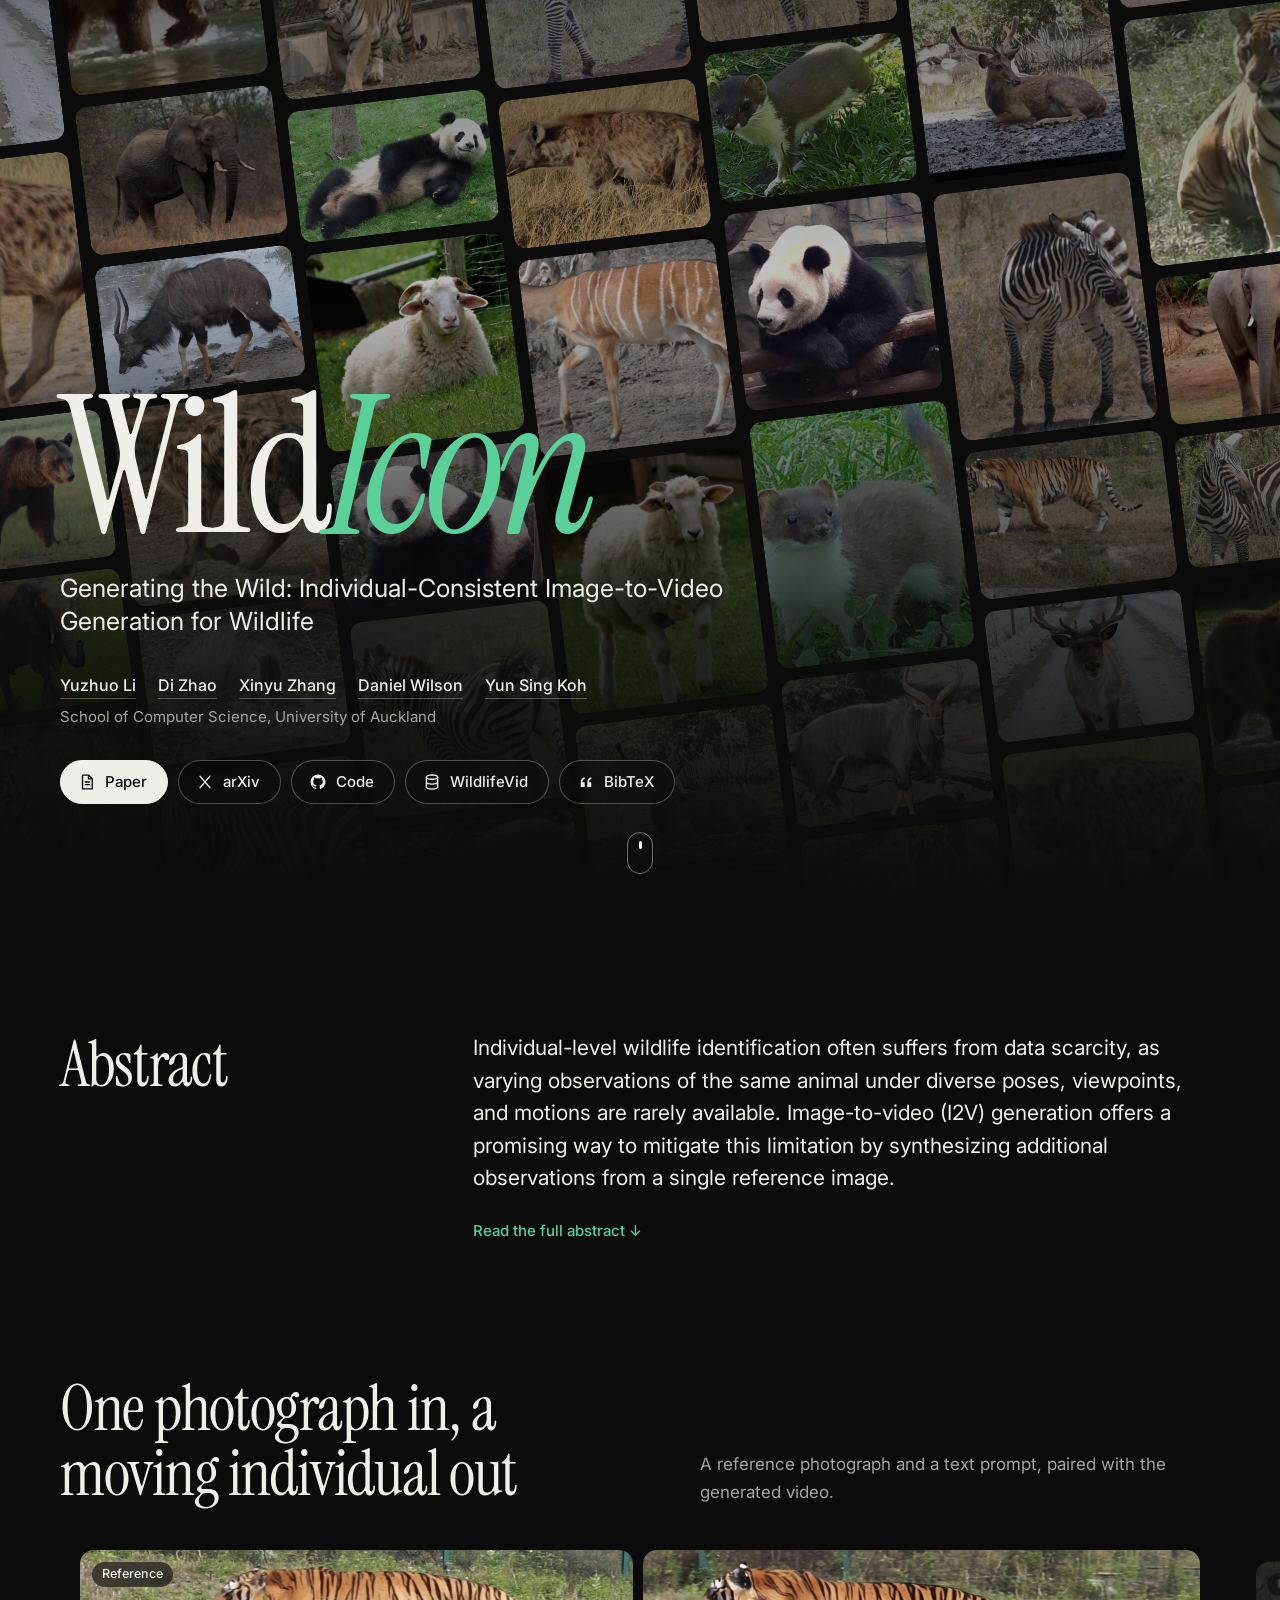
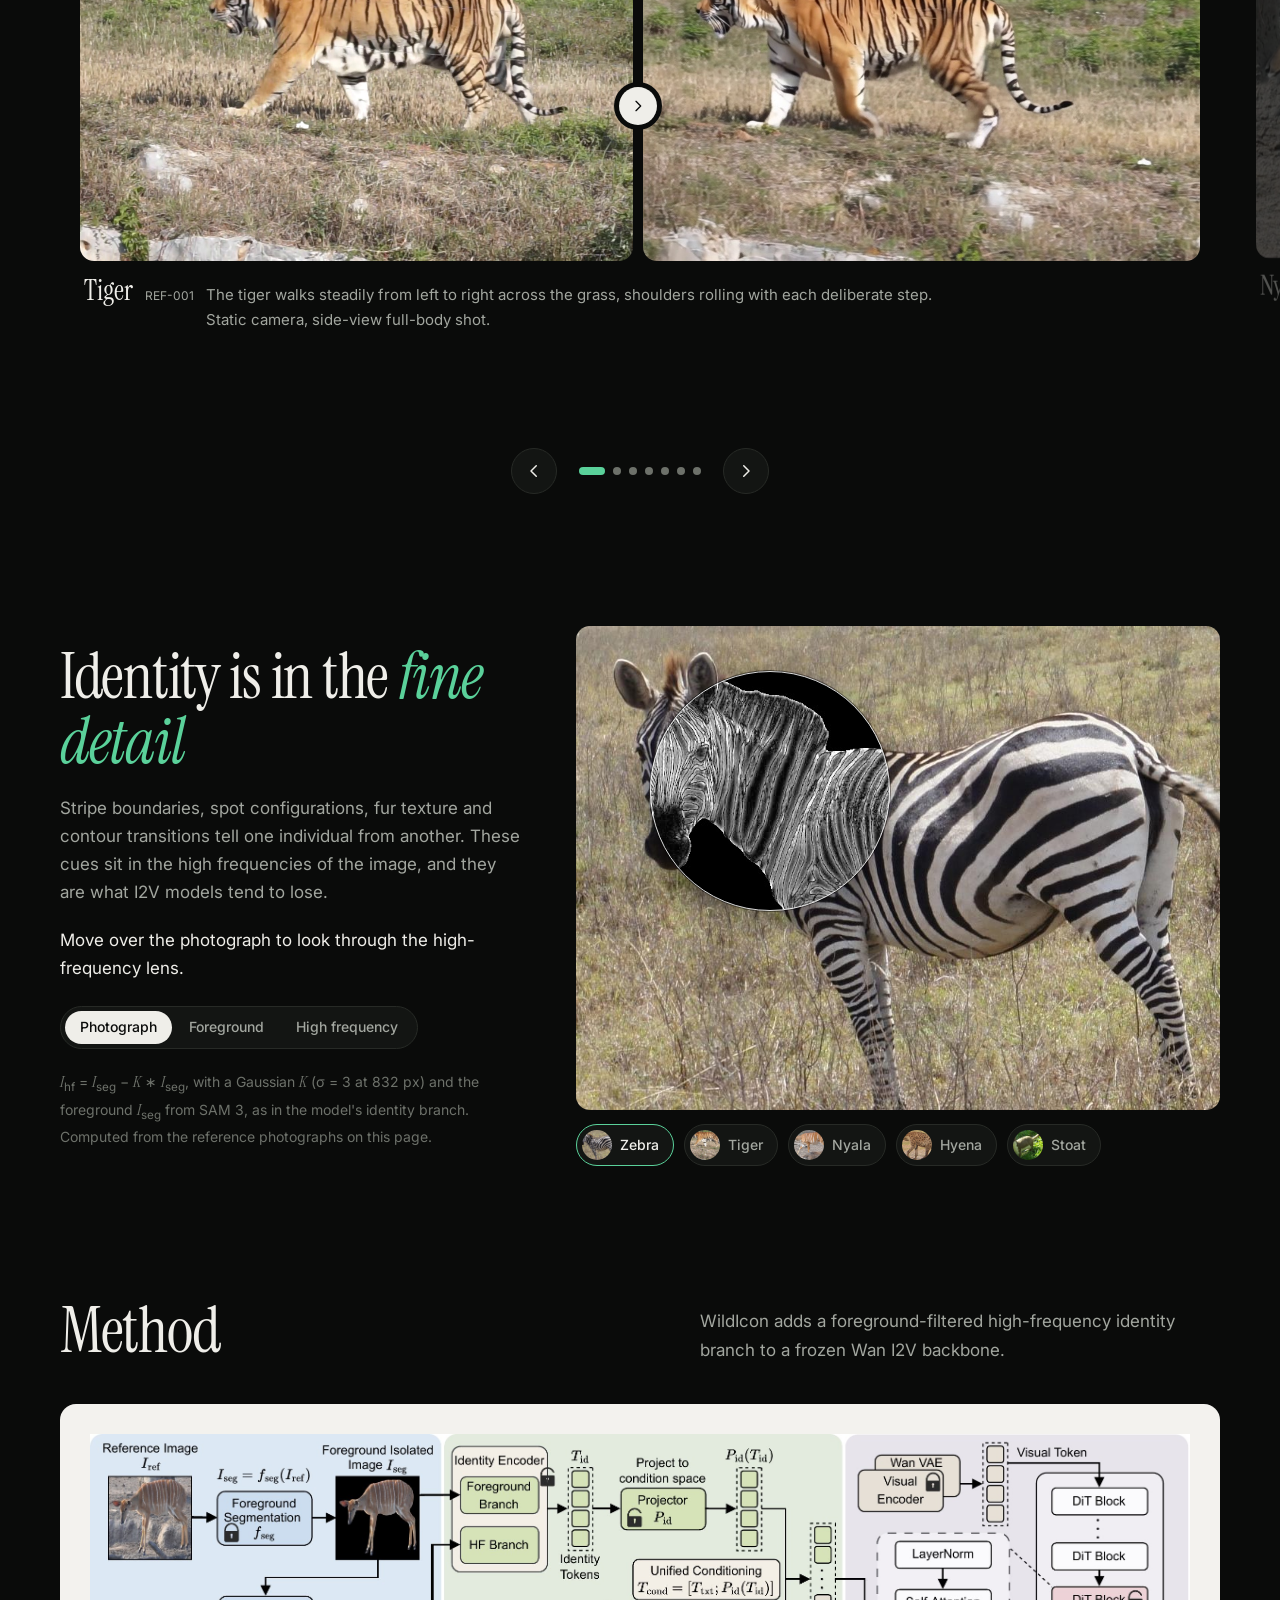
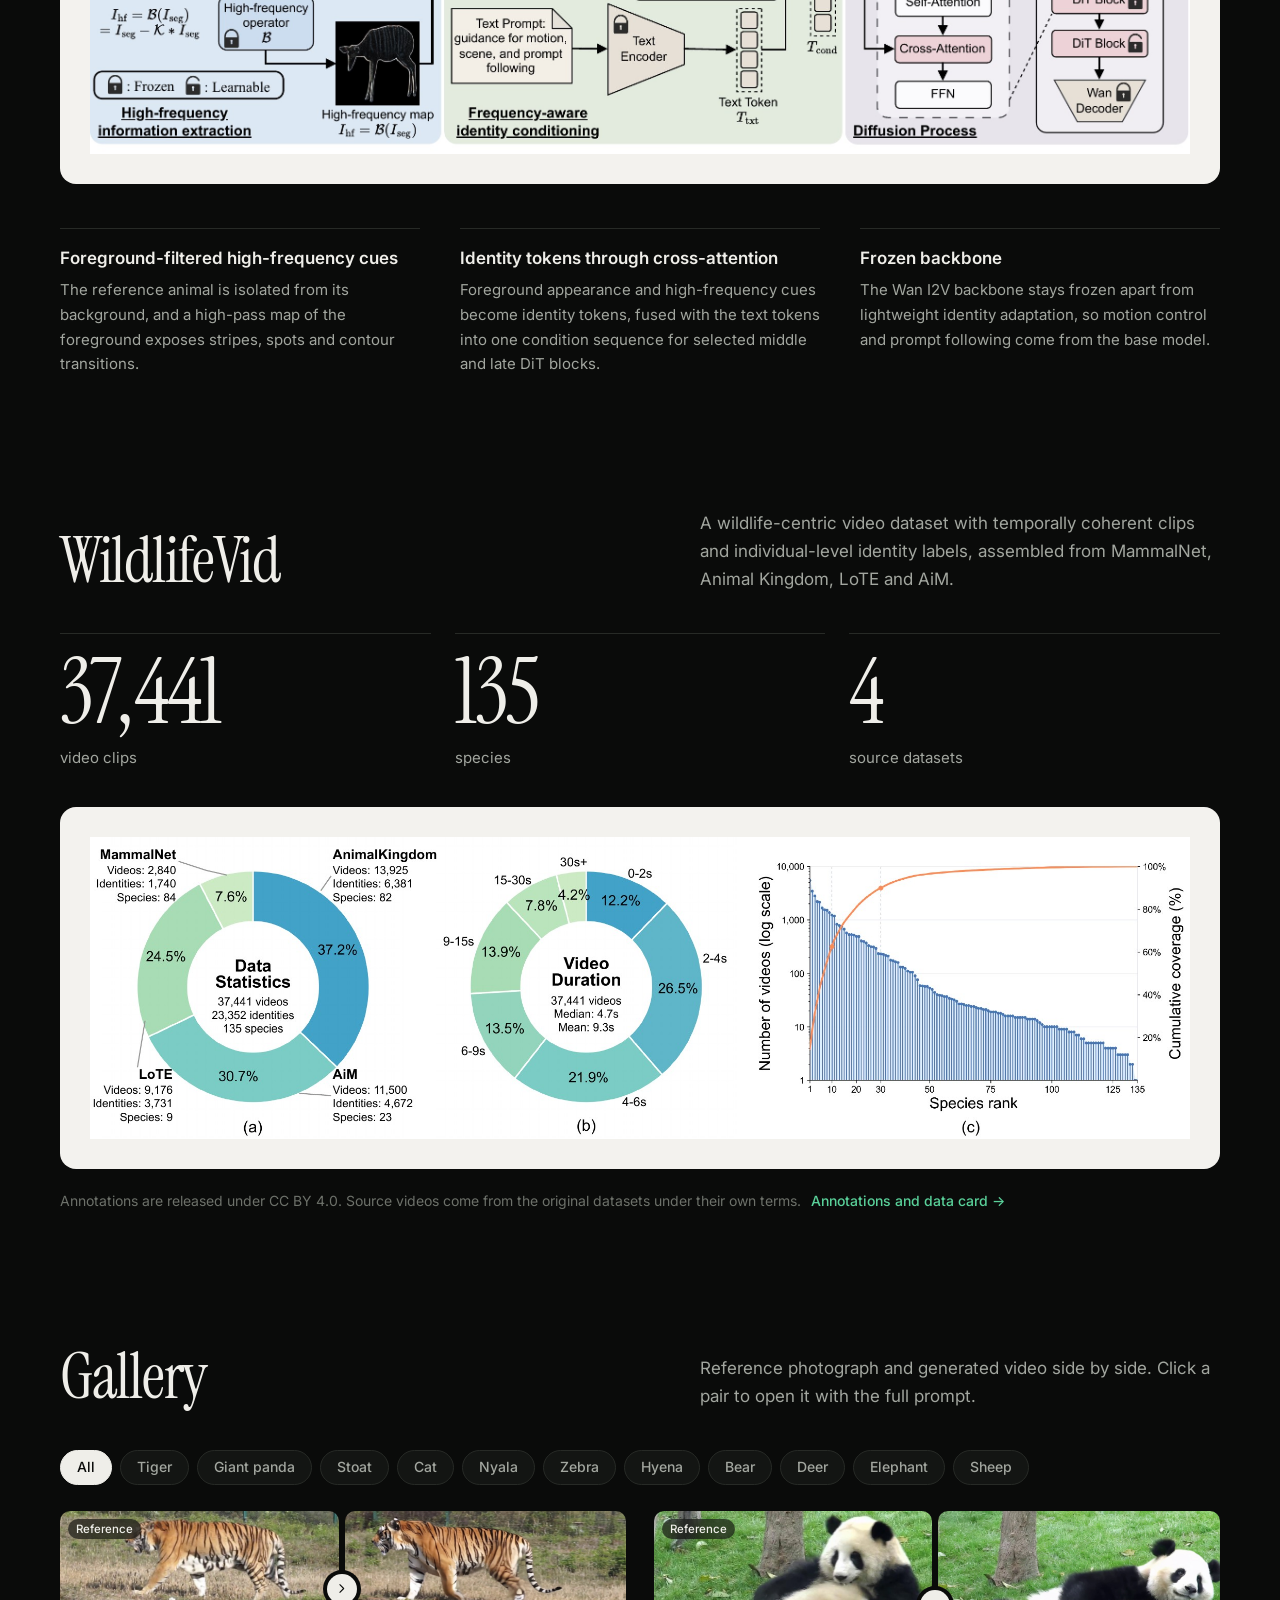
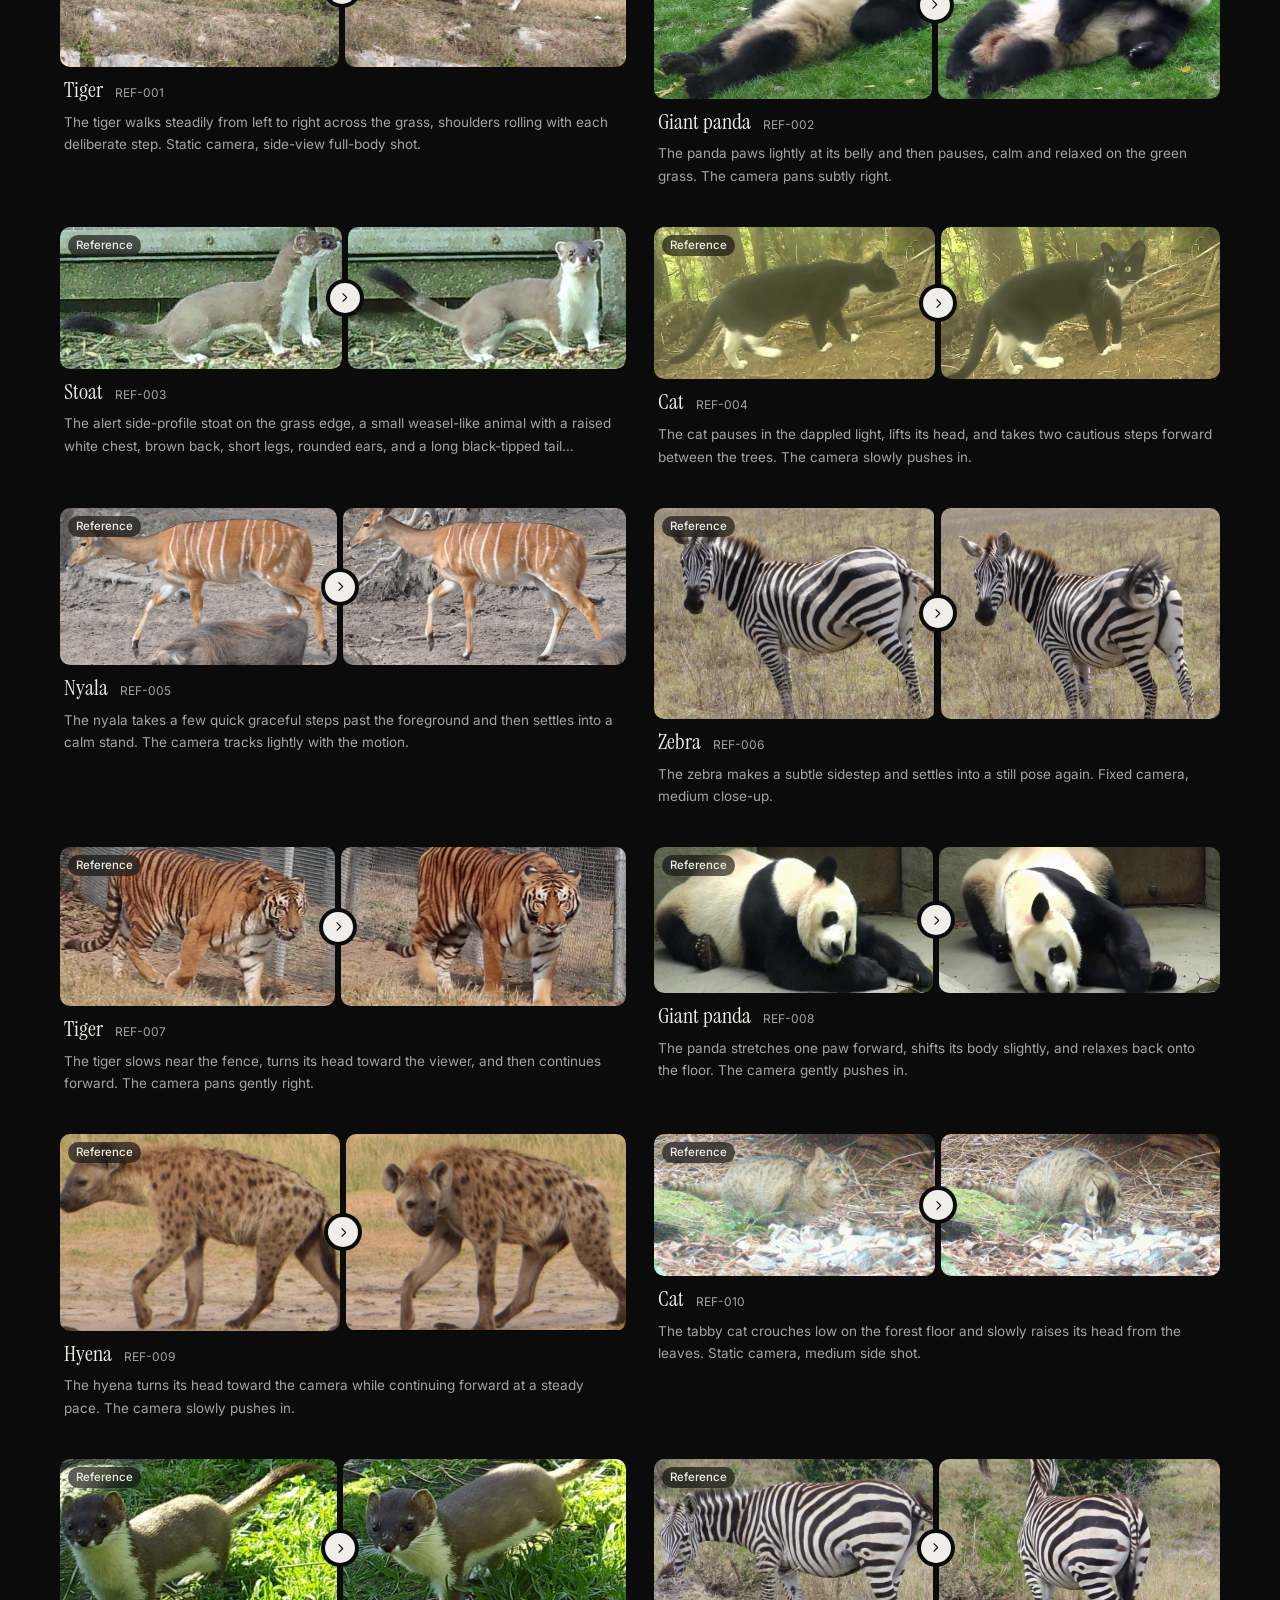
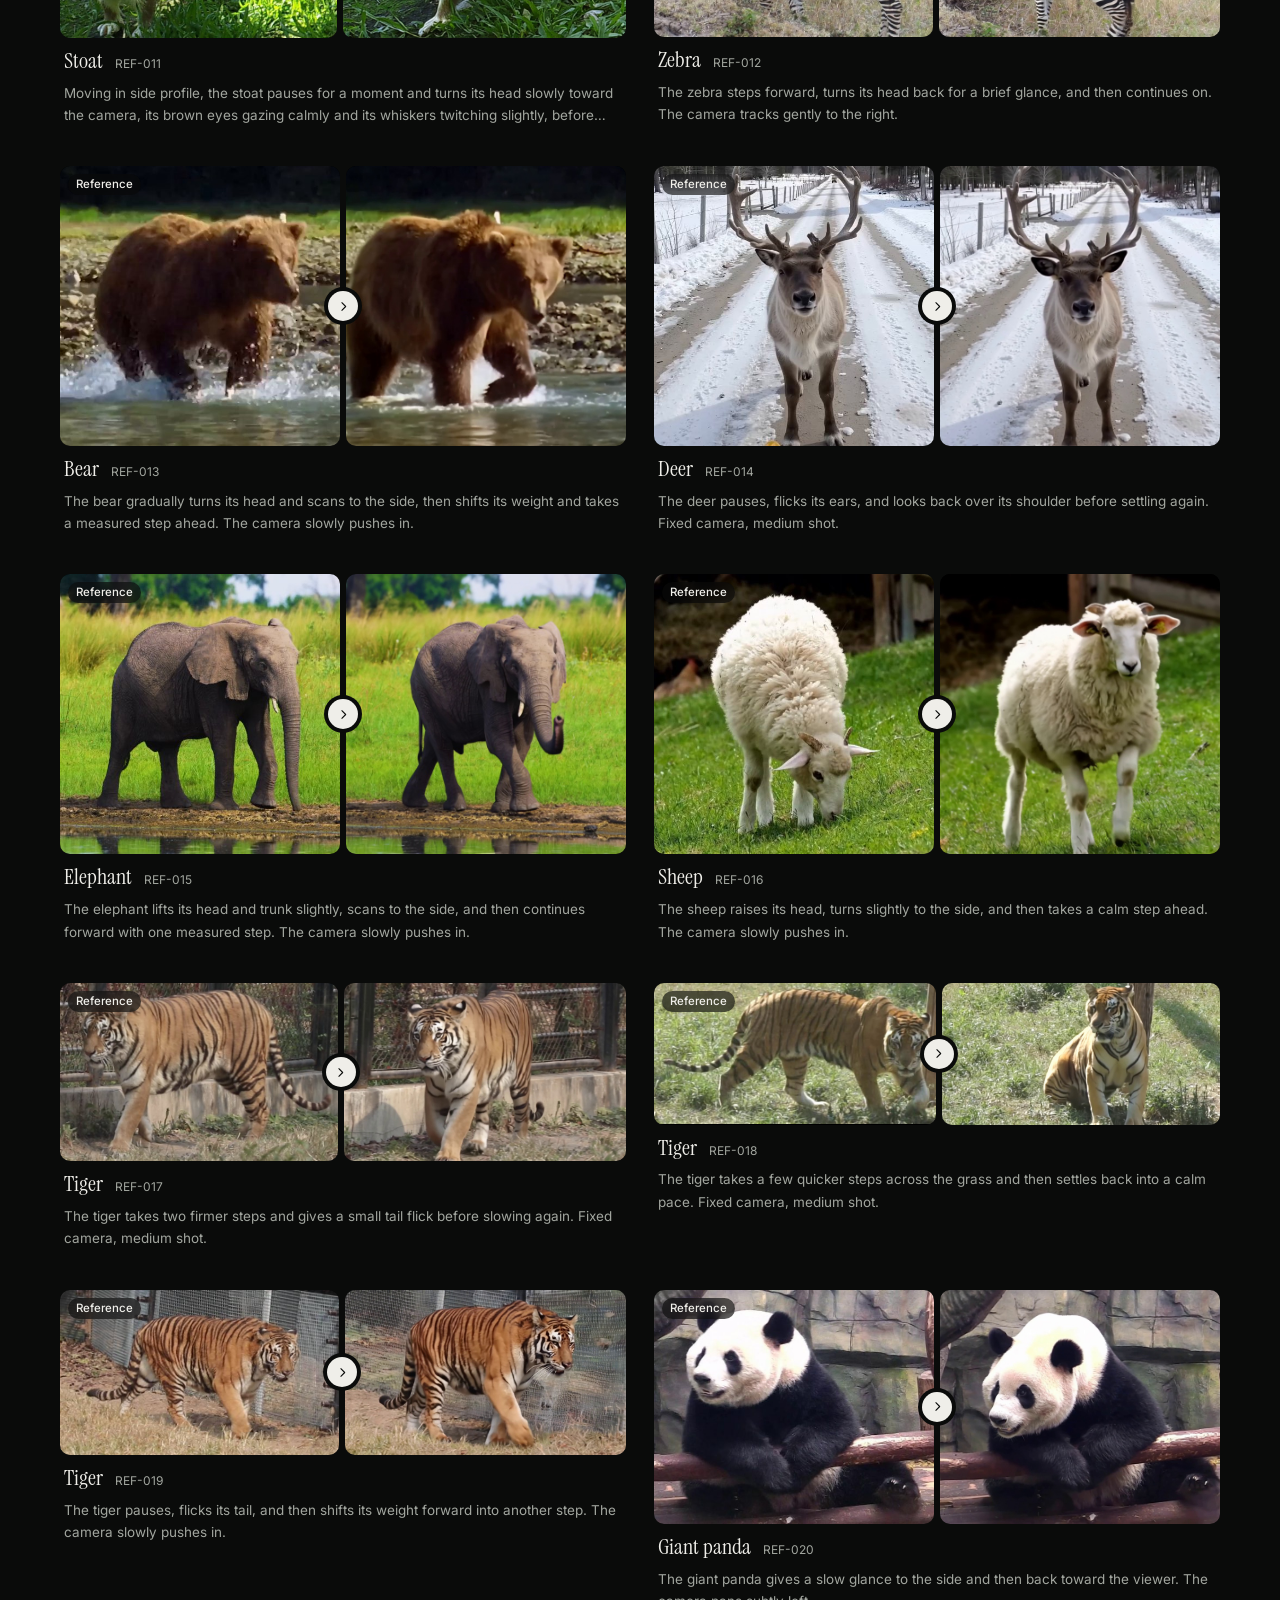
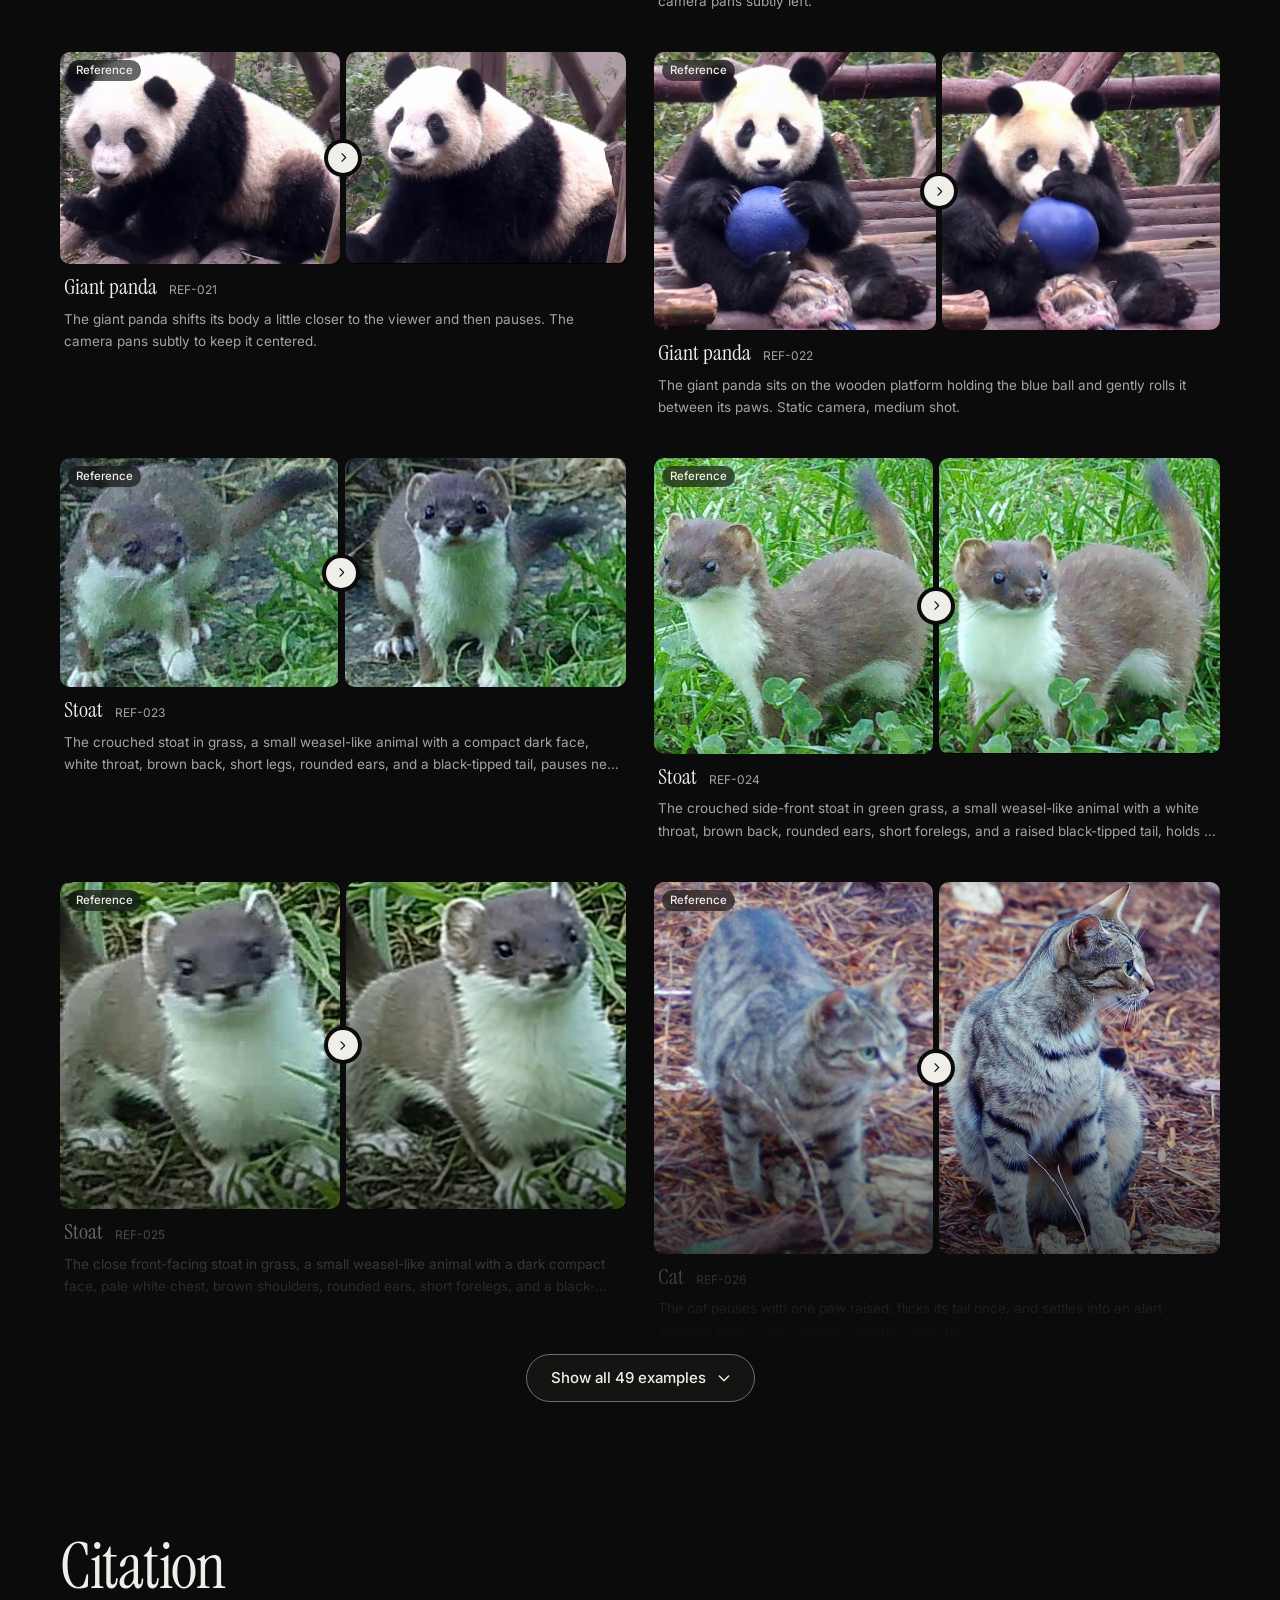
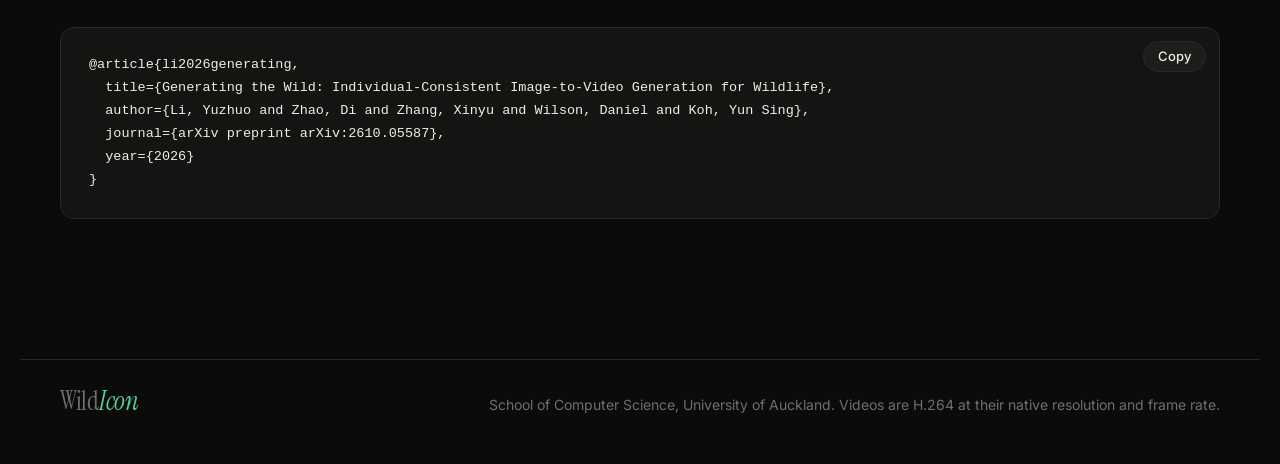
==== commit 5610f8d8: "Fix muted video autoplay and playback recovery" ====
--- a/index.html
+++ b/index.html
@@ -213,6 +213,6 @@
 </dialog>
 
 <script src="static/data.js"></script>
-<script src="static/js/page.js"></script>
+<script src="static/js/page.js?v=autoplay-20261009"></script>
 </body>
 </html>
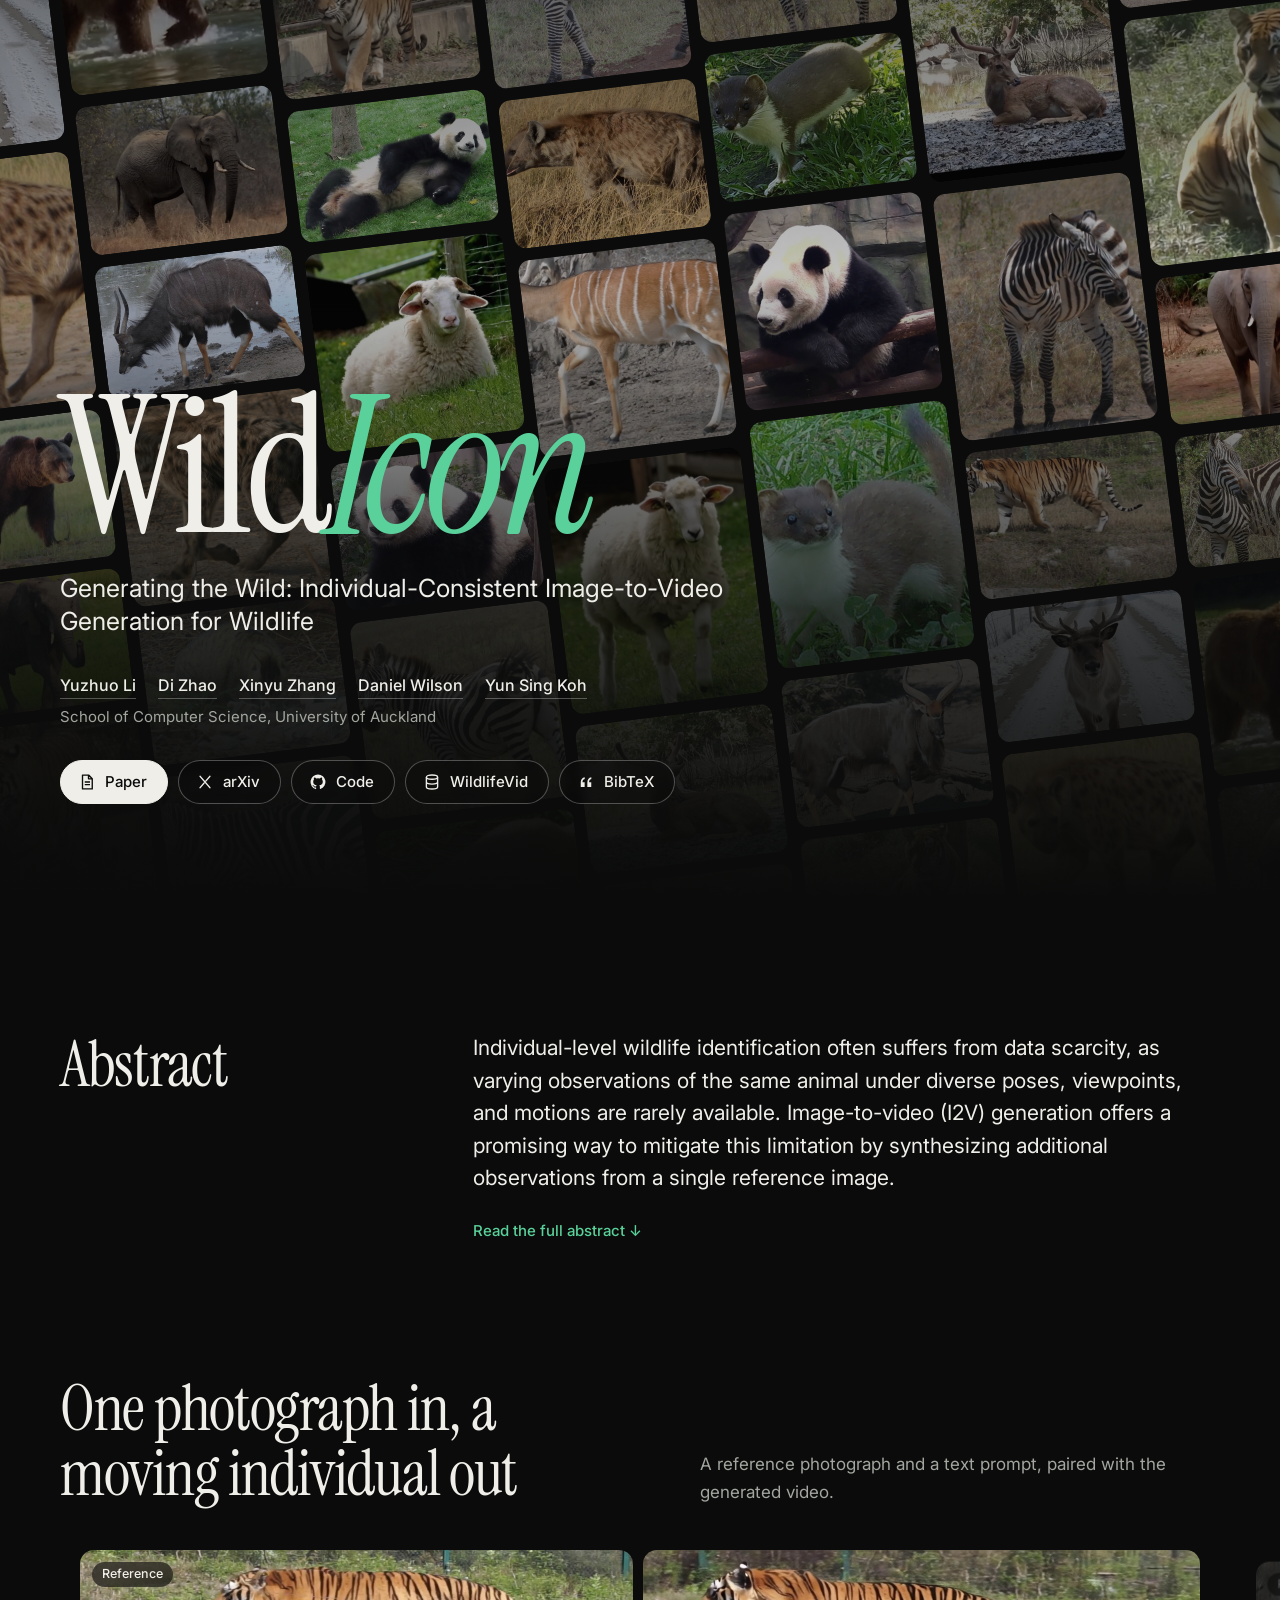
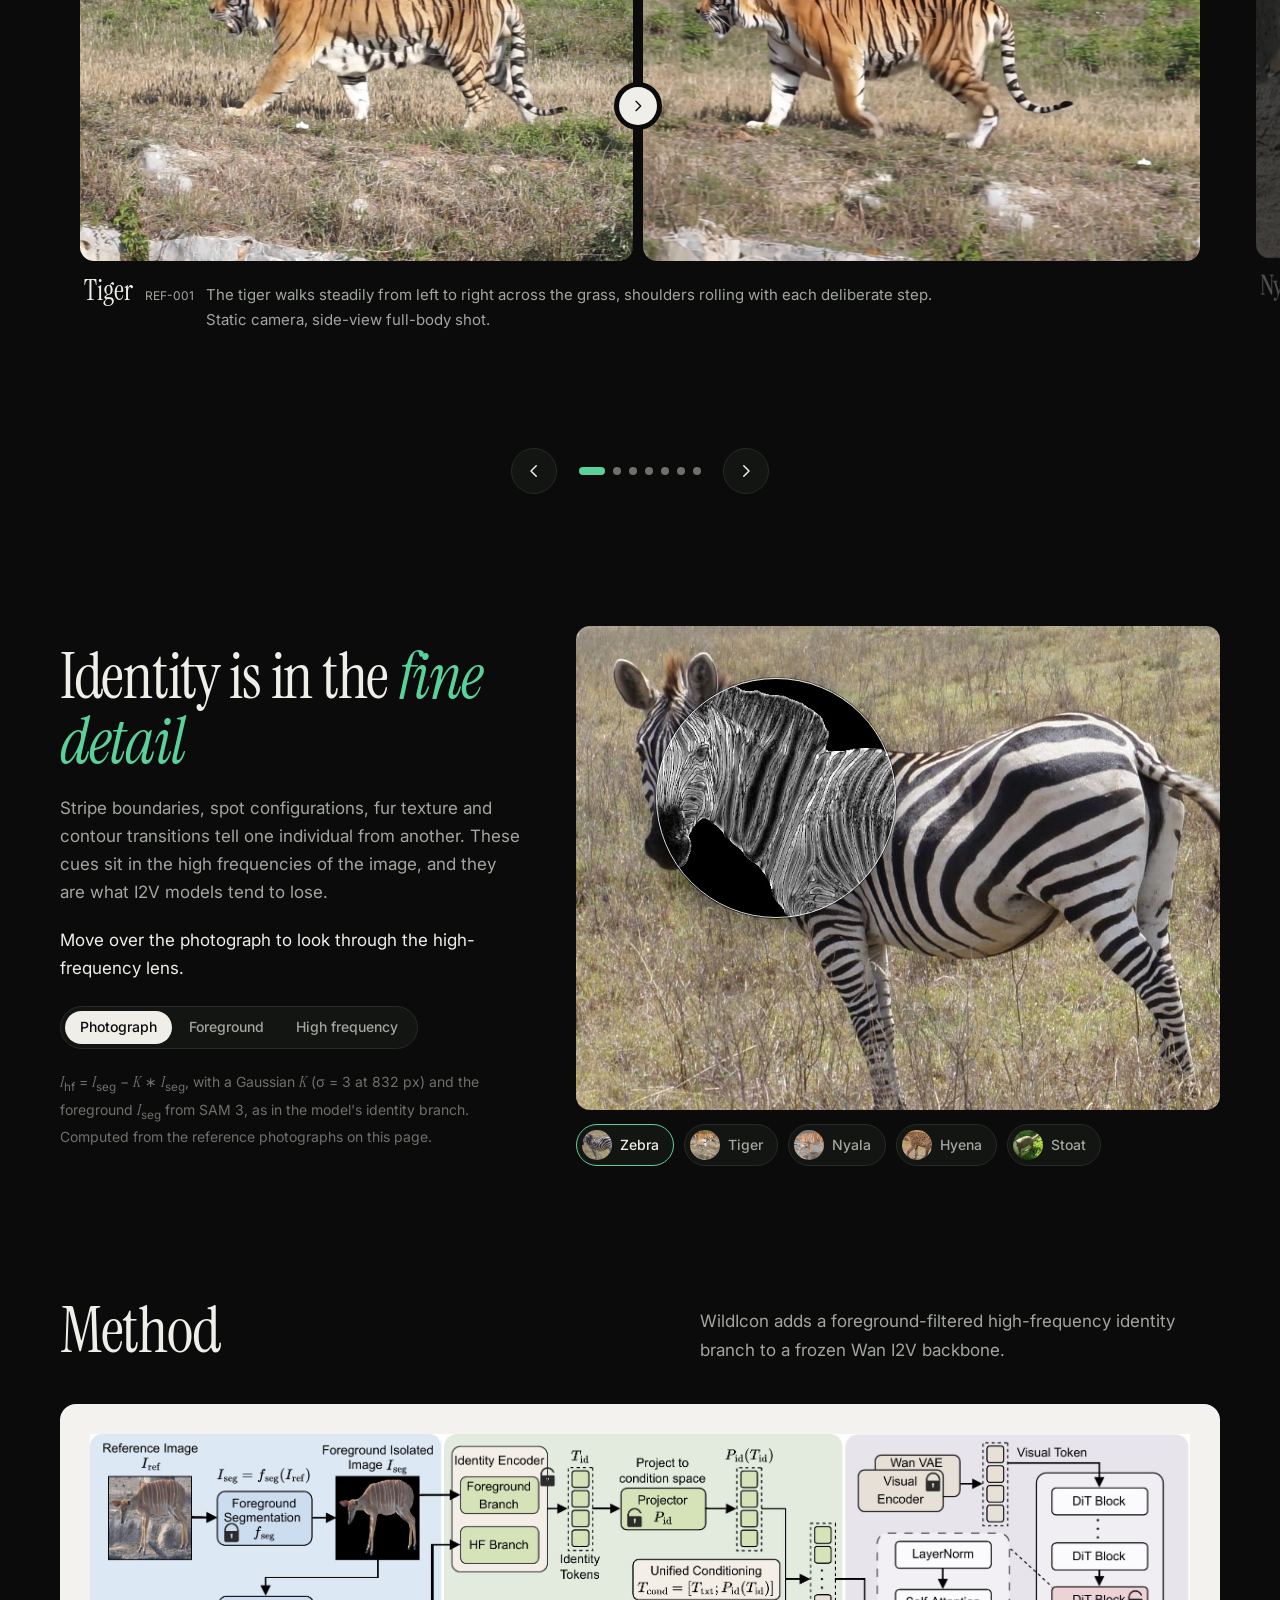
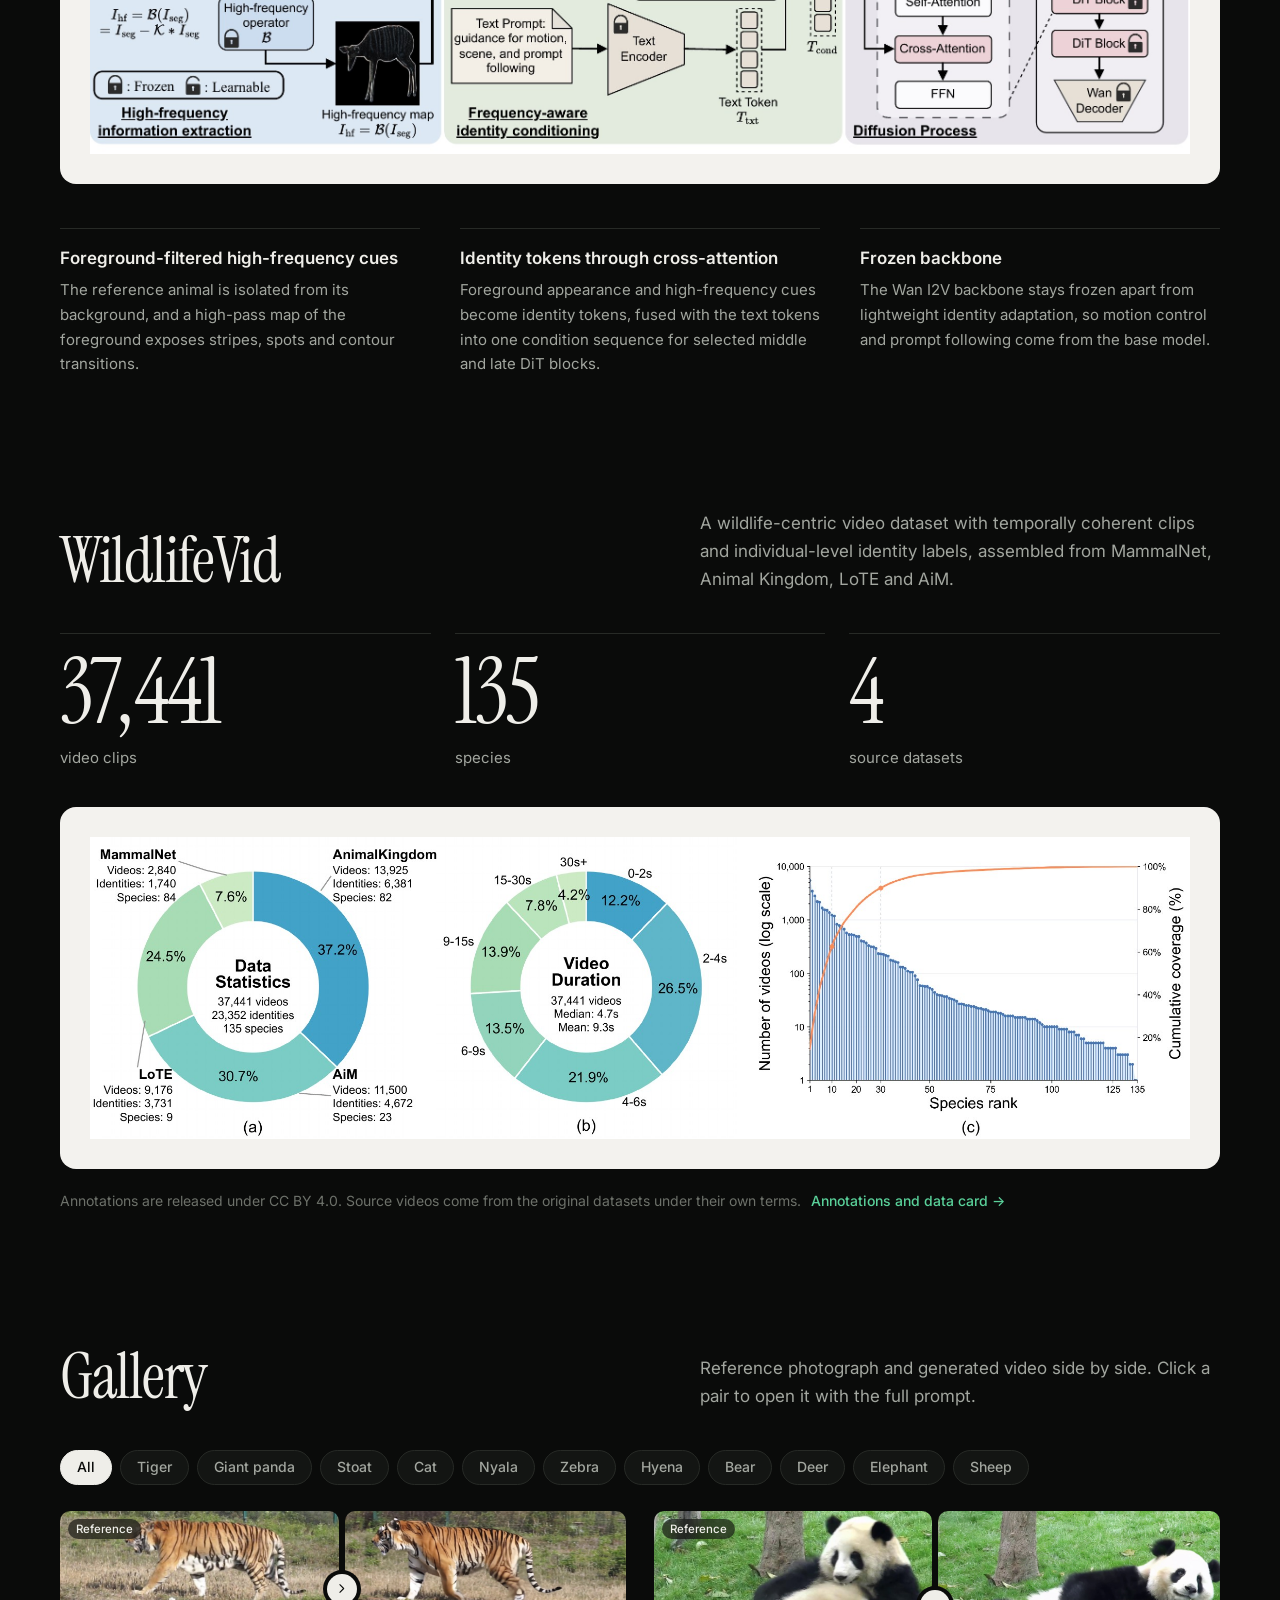
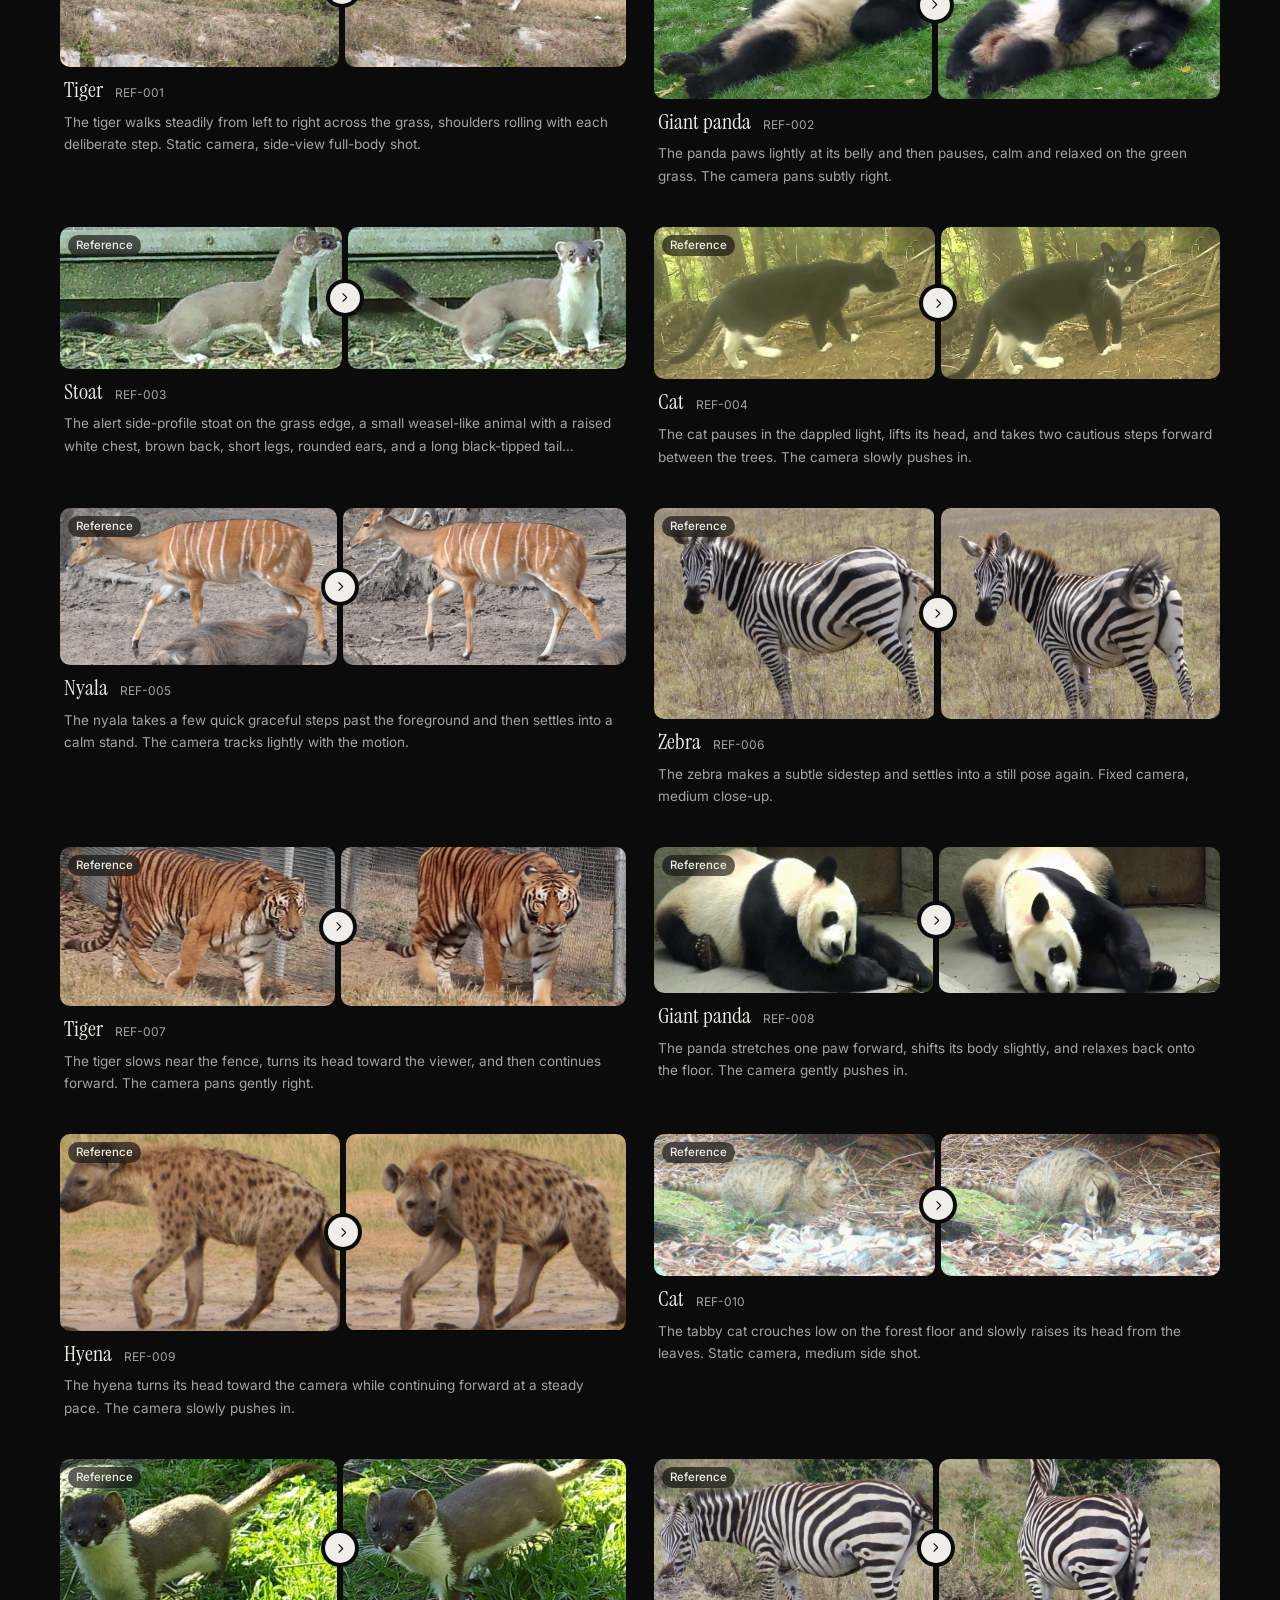
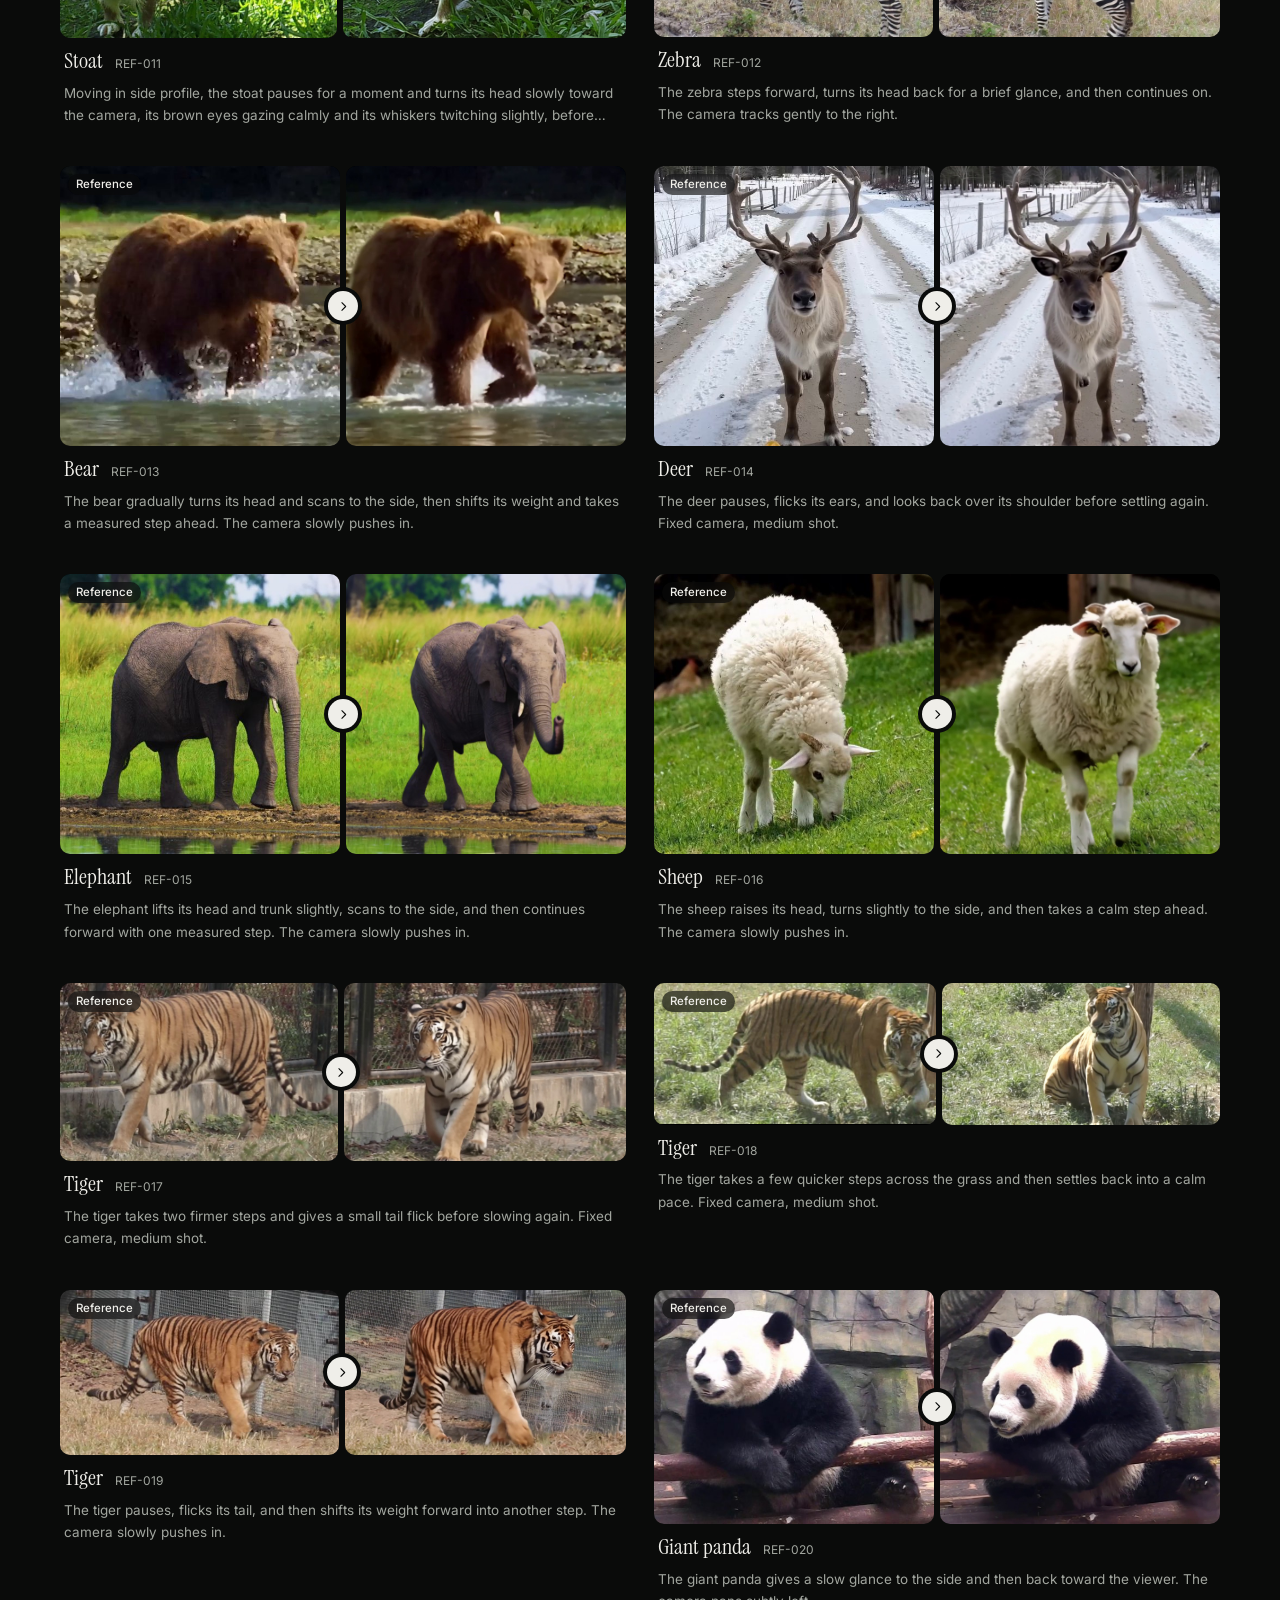
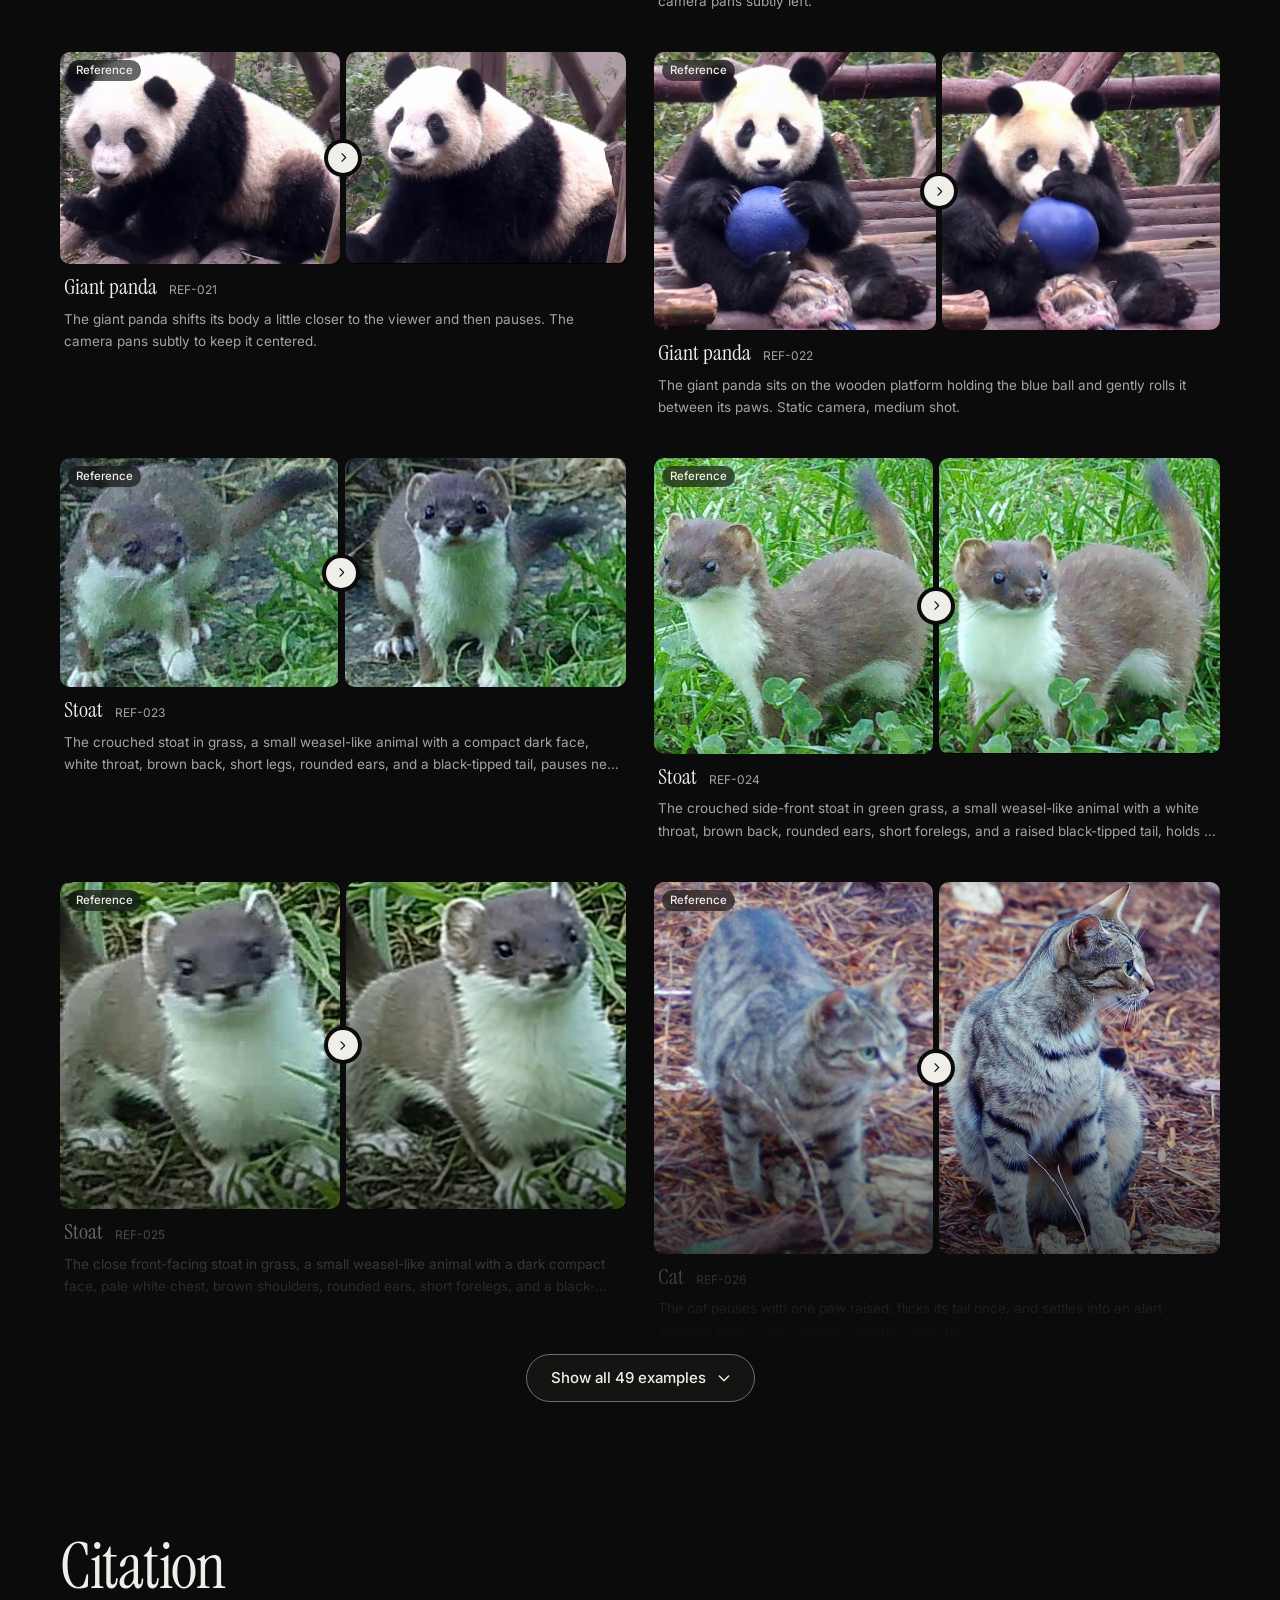
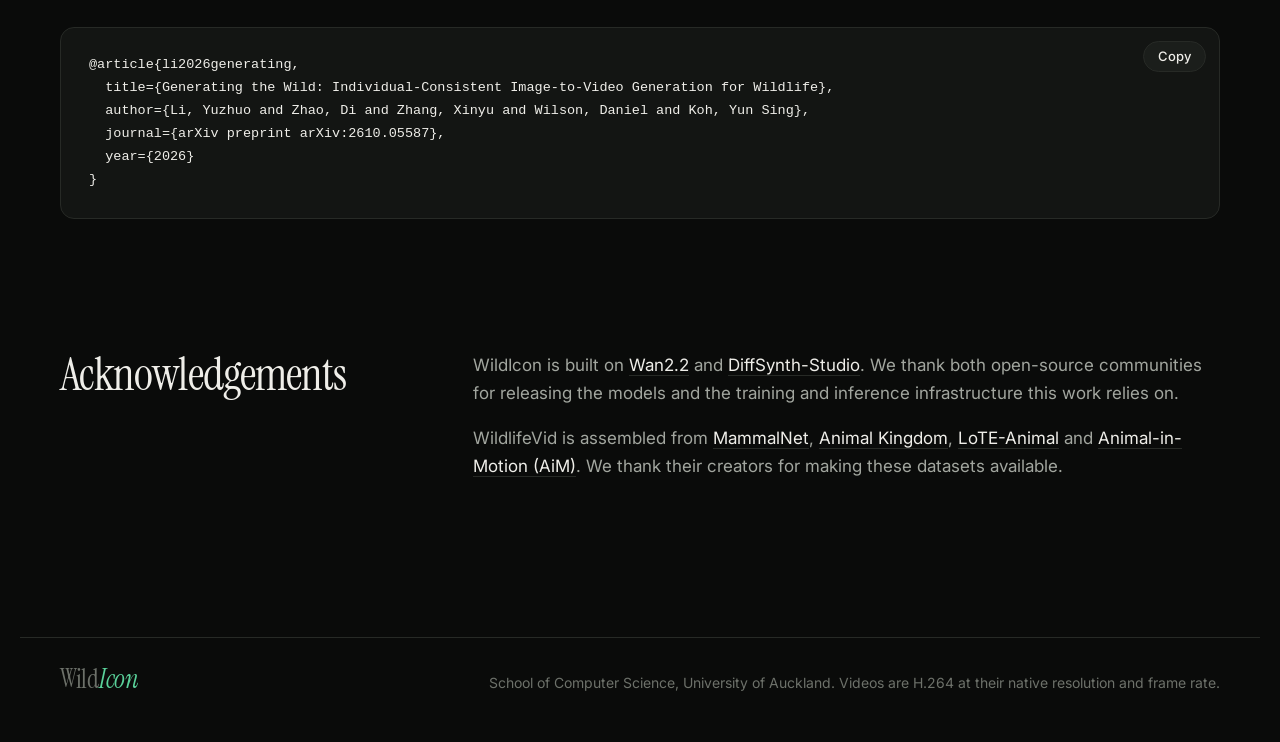
==== commit 45cf18f3: "Add acknowledgements and remove homepage scroll cue" ====
--- a/index.html
+++ b/index.html
@@ -18,7 +18,7 @@
   <link rel="preconnect" href="https://fonts.googleapis.com">
   <link rel="preconnect" href="https://fonts.gstatic.com" crossorigin>
   <link href="https://fonts.googleapis.com/css2?family=Instrument+Serif:ital@0;1&family=Inter:wght@400;500;600&display=swap" rel="stylesheet">
-  <link rel="stylesheet" href="static/css/style.css">
+  <link rel="stylesheet" href="static/css/style.css?v=ack-20261009">
 </head>
 <body>
 
@@ -75,7 +75,6 @@
     </div>
   </div>
 
-  <a class="scroll-cue" href="#abstract" aria-label="Scroll to abstract"><span></span></a>
 </header>
 
 <main>
@@ -193,6 +192,14 @@
   </div>
 </section>
 
+<section class="wrap split reveal" id="acknowledgements">
+  <h2>Acknowledgements</h2>
+  <div class="ack">
+    <p>WildIcon is built on <a href="https://github.com/Wan-Video/Wan2.2">Wan2.2</a> and <a href="https://github.com/modelscope/DiffSynth-Studio">DiffSynth-Studio</a>. We thank both open-source communities for releasing the models and the training and inference infrastructure this work relies on.</p>
+    <p>WildlifeVid is assembled from <a href="https://mammal-net.github.io/">MammalNet</a>, <a href="https://github.com/sutdcv/Animal-Kingdom">Animal Kingdom</a>, <a href="https://lote-animal.github.io/">LoTE-Animal</a> and <a href="https://github.com/briannlongzhao/Animal-in-Motion">Animal-in-Motion (AiM)</a>. We thank their creators for making these datasets available.</p>
+  </div>
+</section>
+
 </main>
 
 <footer class="wrap footer">
--- a/static/css/style.css
+++ b/static/css/style.css
@@ -145,28 +145,6 @@
 .btn.primary { background: var(--ink); color: #0a0b0a; border-color: var(--ink); }
 .btn.primary:hover { background: var(--accent); border-color: var(--accent); }
 
-.scroll-cue {
-  position: absolute;
-  left: 50%;
-  bottom: 26px;
-  width: 26px;
-  height: 42px;
-  margin-left: -13px;
-  border: 1.5px solid rgba(255, 255, 255, .4);
-  border-radius: 14px;
-}
-.scroll-cue span {
-  position: absolute;
-  left: 50%;
-  top: 8px;
-  width: 3px;
-  height: 8px;
-  margin-left: -1.5px;
-  border-radius: 2px;
-  background: var(--ink);
-  animation: cue 1.8s ease-in-out infinite;
-}
-@keyframes cue { 0% { opacity: 0; transform: translateY(0); } 30% { opacity: 1; } 100% { opacity: 0; transform: translateY(14px); } }
 
 /* ---------- sections ---------- */
 
@@ -435,6 +413,12 @@
 .g-tile .cap .prompt { font-size: 13.5px; display: -webkit-box; -webkit-line-clamp: 2; -webkit-box-orient: vertical; overflow: hidden; }
 
 /* ---------- citation & footer ---------- */
+
+#acknowledgements h2 { font-size: clamp(36px, 3.6vw, 46px); }
+.ack p { margin: 0 0 1em; max-width: var(--measure); color: var(--ink-2); }
+.ack a { color: var(--ink); border-bottom: 1px solid var(--rule); transition: color .2s, border-color .2s; }
+.ack a:hover { color: var(--accent); border-color: var(--accent); }
+
 
 #citation h2 { margin-bottom: 28px; }
 .bibtex { position: relative; }
@@ -554,7 +538,7 @@
 
 @media (prefers-reduced-motion: reduce) {
   html { scroll-behavior: auto; }
-  .wall-col, .scroll-cue span { animation: none; }
+  .wall-col { animation: none; }
   .reveal { opacity: 1; transform: none; transition: none; }
   .card, .topnav, .to-top { transition: none; }
 }
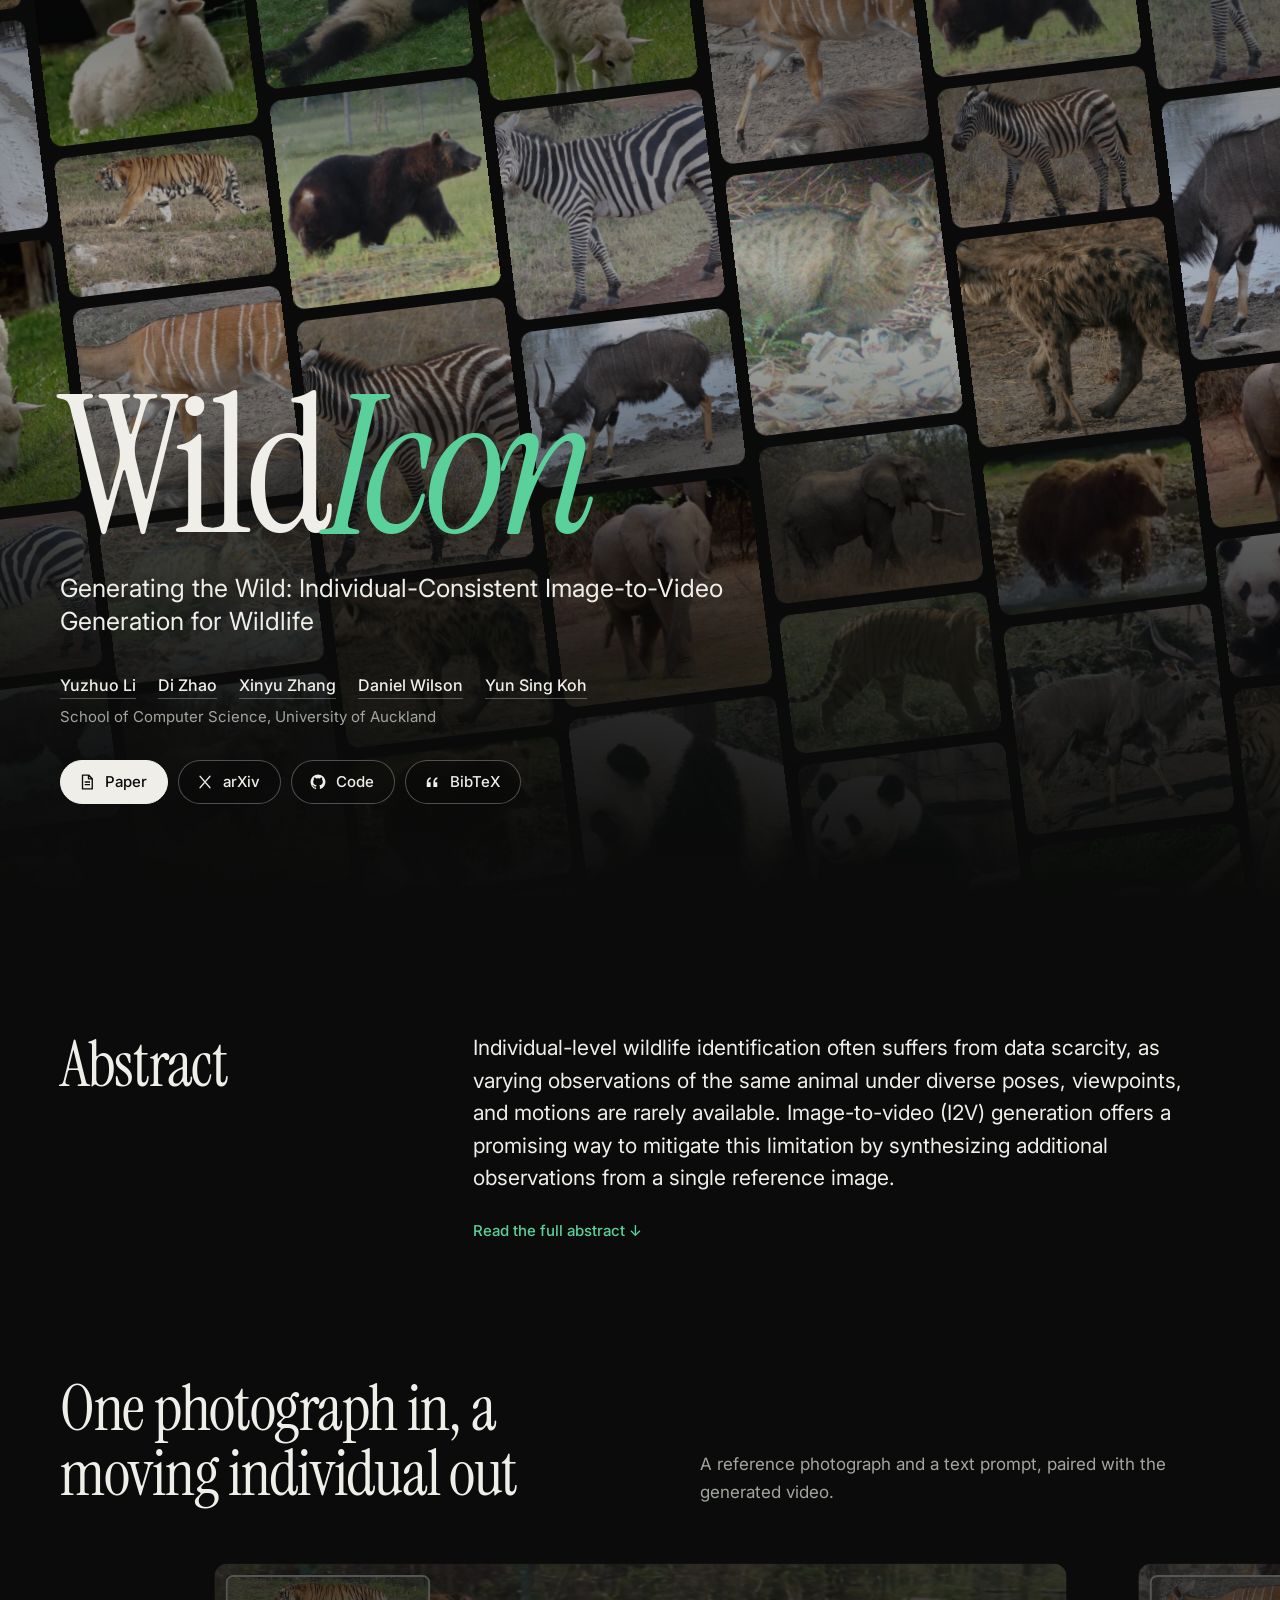
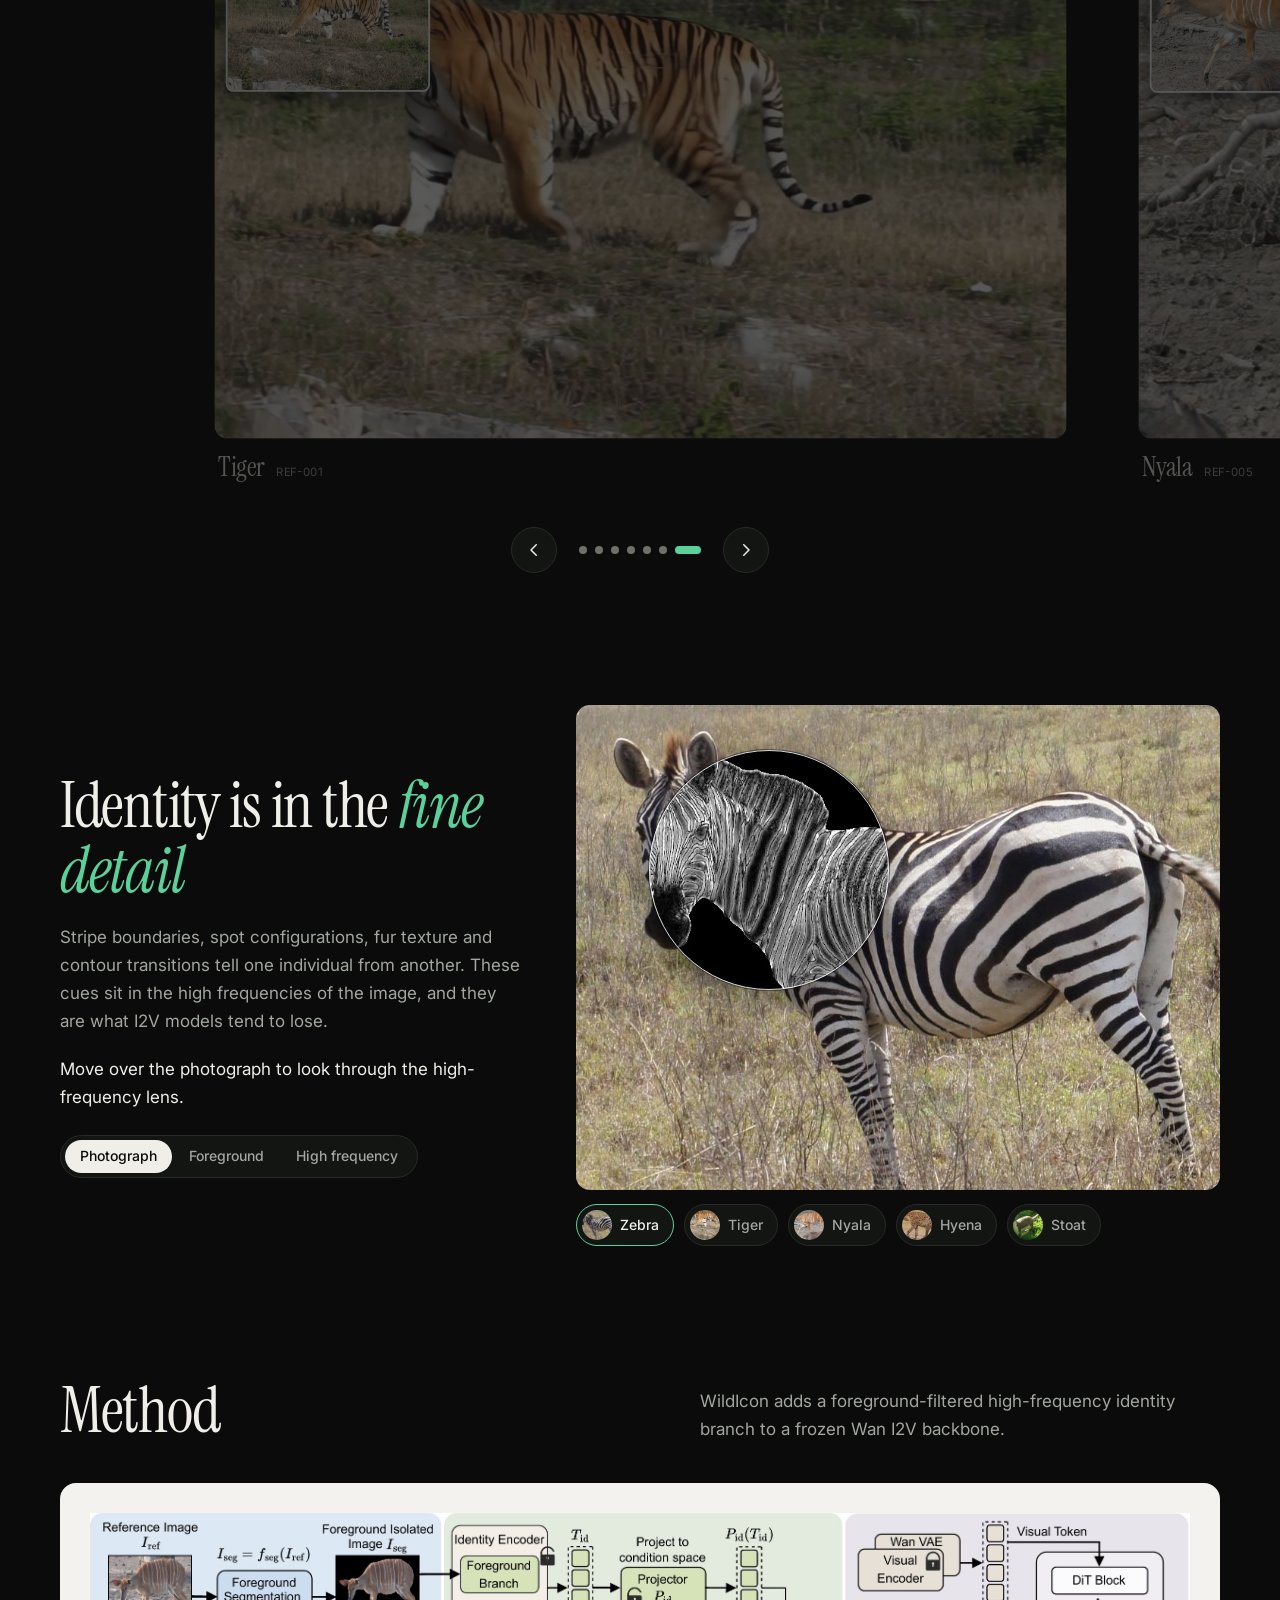
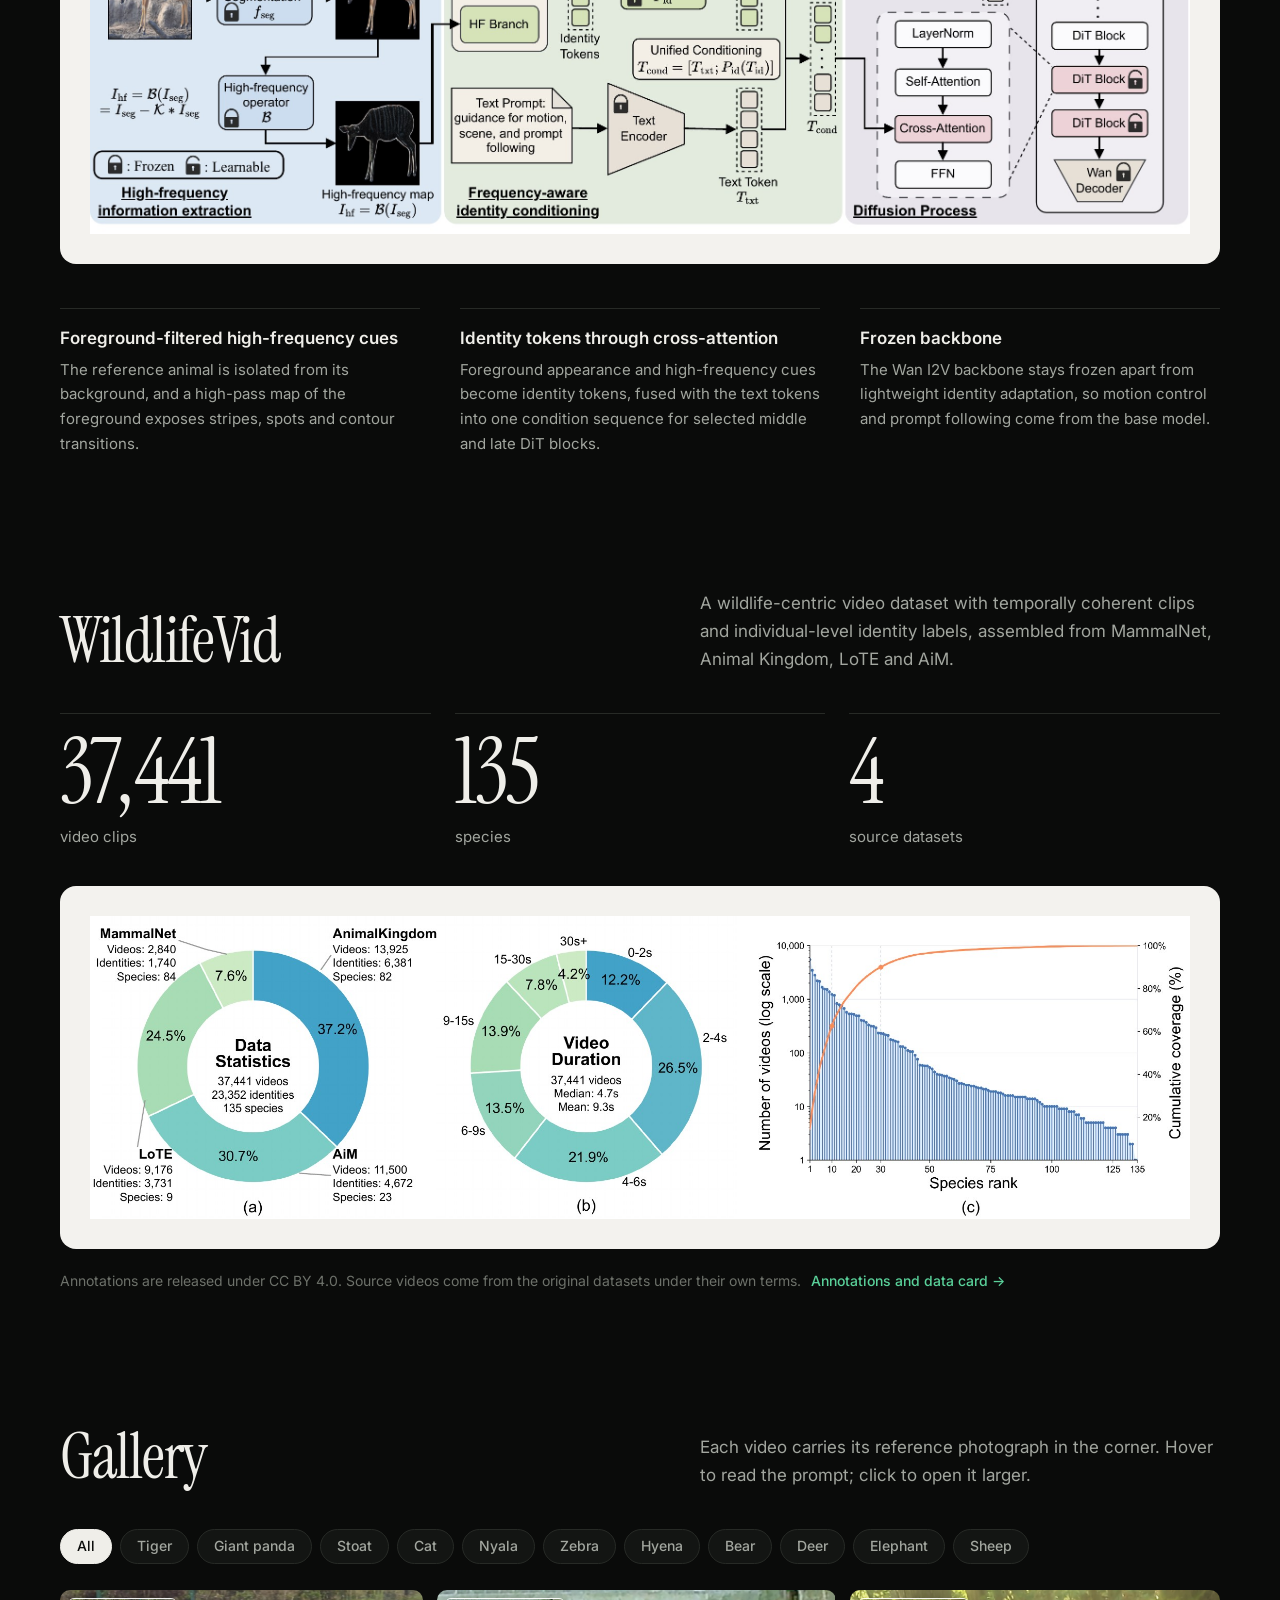
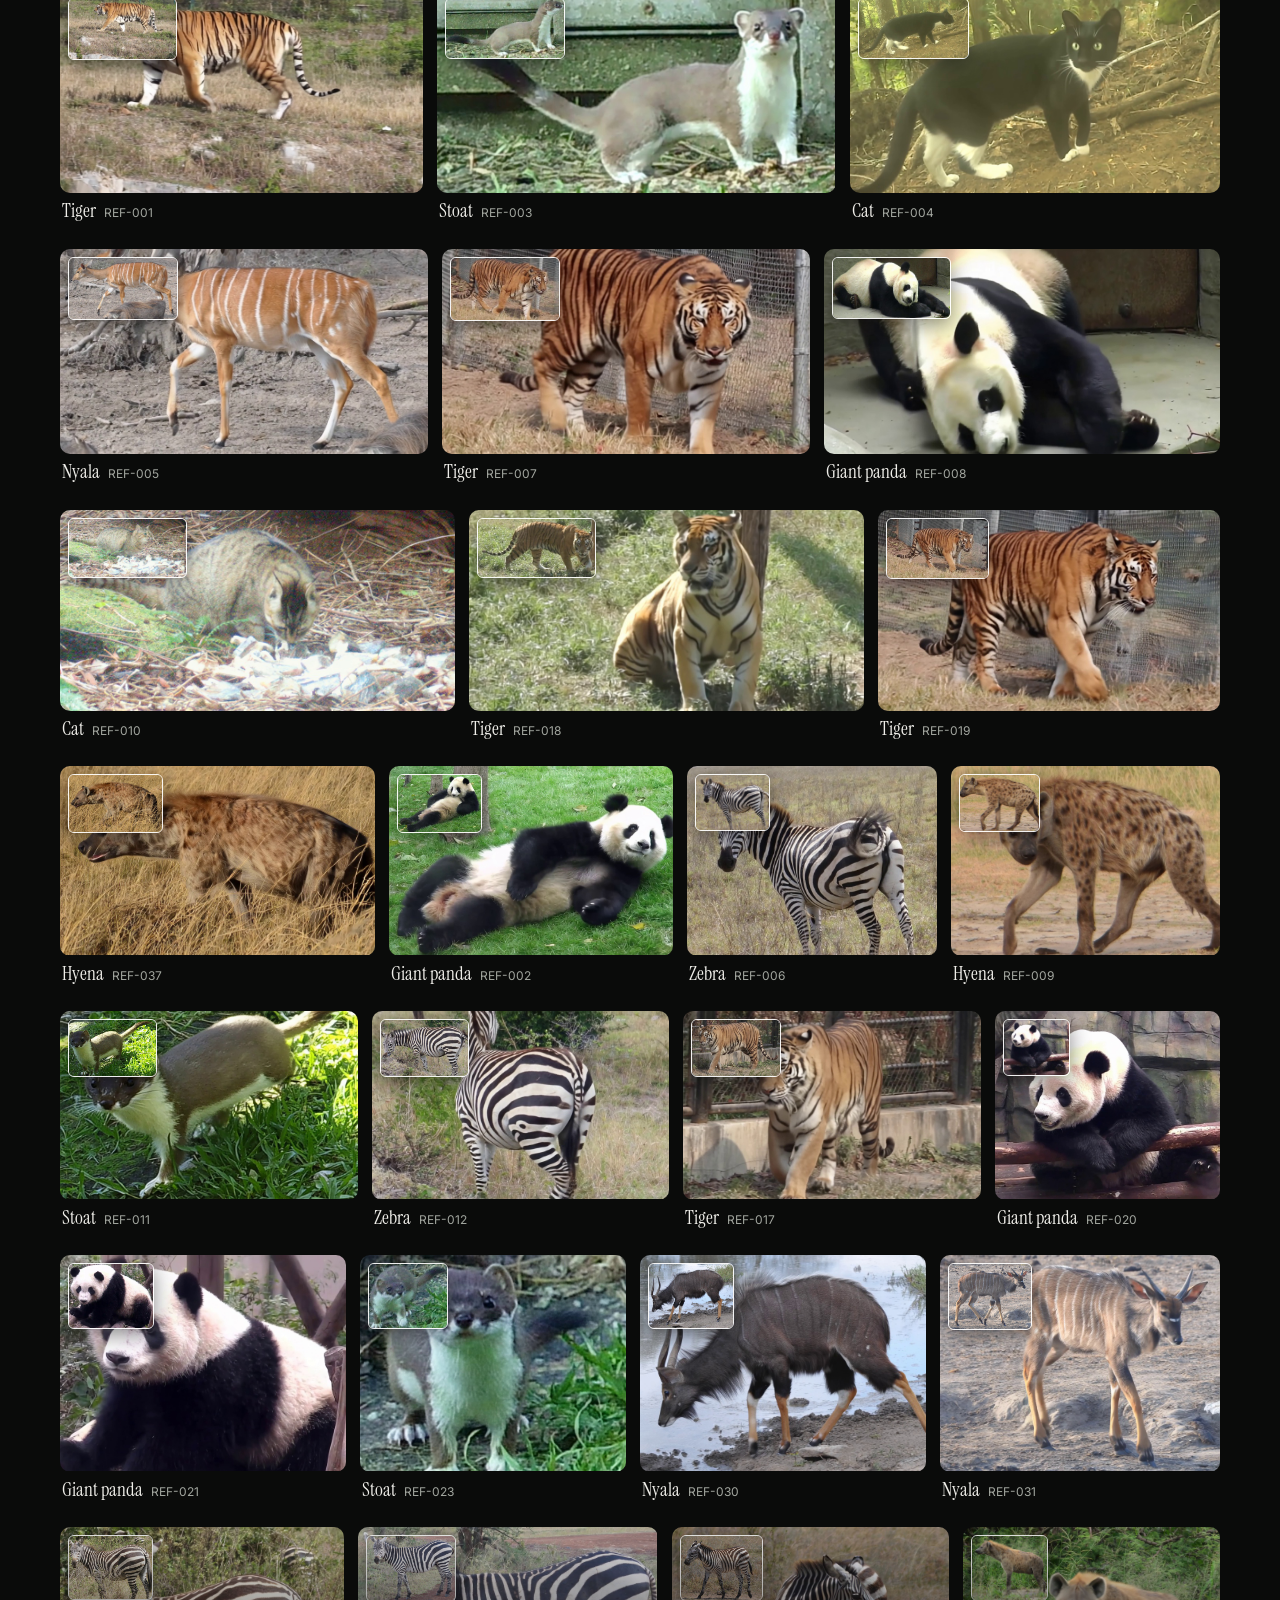
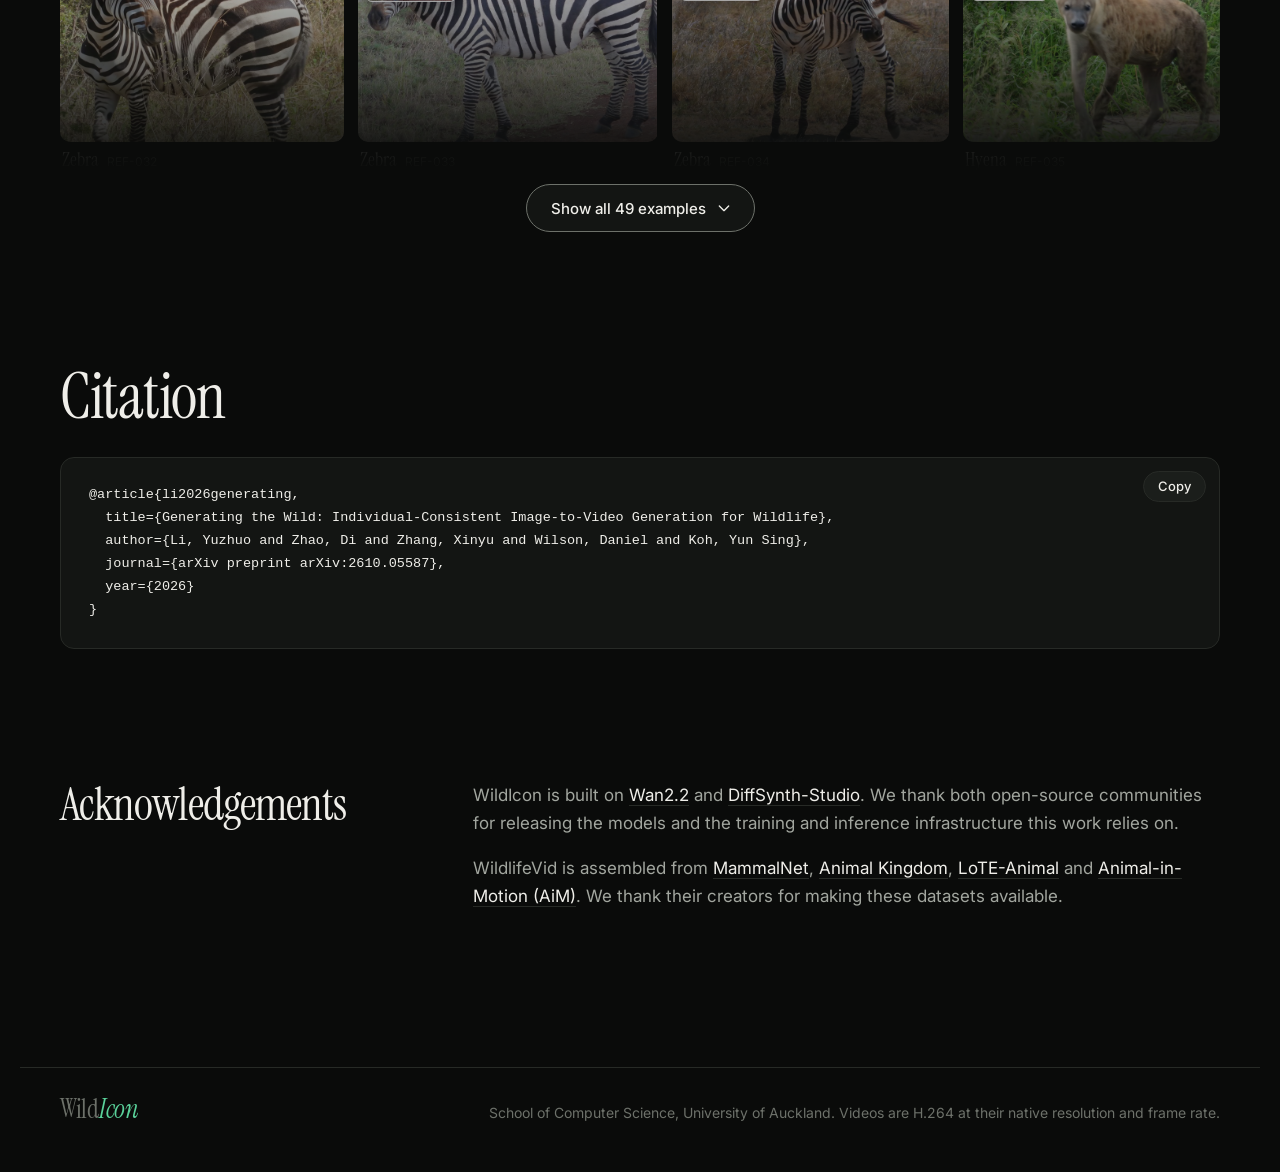
==== commit 6c3243b0: "Refresh project page layout and author links" ====
--- a/index.html
+++ b/index.html
@@ -18,7 +18,7 @@
   <link rel="preconnect" href="https://fonts.googleapis.com">
   <link rel="preconnect" href="https://fonts.gstatic.com" crossorigin>
   <link href="https://fonts.googleapis.com/css2?family=Instrument+Serif:ital@0;1&family=Inter:wght@400;500;600&display=swap" rel="stylesheet">
-  <link rel="stylesheet" href="static/css/style.css?v=ack-20261009">
+  <link rel="stylesheet" href="static/css/style.css?v=gallery-20261009">
 </head>
 <body>
 
@@ -58,11 +58,11 @@
     <p class="subtitle">Generating the Wild: Individual-Consistent Image-to-Video Generation for&nbsp;Wildlife</p>
 
     <p class="authors">
-      <a href="https://openreview.net/profile?id=~Yuzhuo_Li1">Yuzhuo Li</a>
-      <a href="https://openreview.net/profile?id=~Di_Zhao4">Di Zhao</a>
-      <a href="https://openreview.net/profile?id=~Xinyu_Zhang3">Xinyu Zhang</a>
-      <a href="https://openreview.net/profile?id=~Daniel_Wilson4">Daniel Wilson</a>
-      <a href="https://openreview.net/profile?id=~Yun_Sing_Koh2">Yun Sing Koh</a>
+      <a href="https://jim-lyz1024.github.io/">Yuzhuo Li</a>
+      <a href="https://virtuezhao.github.io/">Di Zhao</a>
+      <a href="https://zhangxinyu-xyz.github.io/">Xinyu Zhang</a>
+      <a href="https://profiles.auckland.ac.nz/daniel-wilson">Daniel Wilson</a>
+      <a href="https://profiles.auckland.ac.nz/y-koh">Yun Sing Koh</a>
     </p>
     <p class="affiliation">School of Computer Science, University of Auckland</p>
 
@@ -70,7 +70,6 @@
       <a class="btn primary" href="https://openreview.net/forum?id=Twfrs5sTBH"><svg><use href="#i-paper"/></svg>Paper</a>
       <a class="btn" href="https://arxiv.org/abs/2610.05587"><svg><use href="#i-arxiv"/></svg>arXiv</a>
       <a class="btn" href="https://github.com/ML-4-SocialGood/WildIcon"><svg><use href="#i-code"/></svg>Code</a>
-      <a class="btn" href="https://github.com/ML-4-SocialGood/WildIcon/tree/main/annotations"><svg><use href="#i-data"/></svg>WildlifeVid</a>
       <a class="btn" href="#citation"><svg><use href="#i-quote"/></svg>BibTeX</a>
     </div>
   </div>
@@ -117,7 +116,6 @@
       <button type="button" role="radio" aria-checked="false" data-layer="seg">Foreground</button>
       <button type="button" role="radio" aria-checked="false" data-layer="hf">High frequency</button>
     </div>
-    <p class="formula"><i>I</i><sub>hf</sub> = <i>I</i><sub>seg</sub> − <i>K</i> ∗ <i>I</i><sub>seg</sub>, with a Gaussian <i>K</i> (σ = 3 at 832&nbsp;px) and the foreground <i>I</i><sub>seg</sub> from SAM&nbsp;3, as in the model's identity branch. Computed from the reference photographs on this page.</p>
   </div>
   <div class="obs-stage">
     <div class="lens-stage" data-lens aria-label="Reference photograph with a high-frequency lens">
@@ -172,7 +170,7 @@
 <section class="wrap reveal" id="gallery">
   <div class="section-head">
     <h2>Gallery</h2>
-    <p>Reference photograph and generated video side by side. Click a pair to open it with the full prompt.</p>
+    <p>Each video carries its reference photograph in the corner. Hover to read the prompt; click to open it larger.</p>
   </div>
   <div class="chips" role="toolbar" aria-label="Filter by species" data-chips></div>
   <div class="grid" data-grid></div>
@@ -220,6 +218,6 @@
 </dialog>
 
 <script src="static/data.js"></script>
-<script src="static/js/page.js?v=autoplay-20261009"></script>
+<script src="static/js/page.js?v=gallery-20261009"></script>
 </body>
 </html>
--- a/static/css/style.css
+++ b/static/css/style.css
@@ -71,25 +71,19 @@
   isolation: isolate;
 }
 
-/* tilted wall of staggered columns, each drifting slowly up or down */
+/* tilted wall of rounded photographs; neighbouring columns slide in opposite directions as the page scrolls */
 .hero-wall {
   position: absolute;
-  inset: -32% -7%;
+  inset: -22% -10%;
   z-index: -2;
   display: flex;
+  align-items: flex-start;
   gap: 12px;
   transform: rotate(-7deg);
 }
-.wall-col { flex: 1 1 0; min-width: 0; display: flex; flex-direction: column; gap: 12px; animation: col-drift 34s ease-in-out infinite alternate; }
-.wall-col:nth-child(2n) { margin-top: -140px; animation-direction: alternate-reverse; animation-duration: 40s; }
-.wall-col:nth-child(3n) { margin-top: -60px; }
+.wall-col { flex: 1 1 0; min-width: 0; display: flex; flex-direction: column; gap: 12px; will-change: transform; }
 .wall-tile { position: relative; aspect-ratio: var(--ar, 4 / 3); border-radius: 12px; overflow: hidden; background: var(--bg-2); flex: none; }
-.wall-tile img, .wall-tile video { width: 100%; height: 100%; object-fit: cover; filter: saturate(.9); }
-
-@keyframes col-drift {
-  from { transform: translate3d(0, -5%, 0); }
-  to   { transform: translate3d(0, 5%, 0); }
-}
+.wall-tile img { width: 100%; height: 100%; object-fit: cover; filter: saturate(.9); }
 
 .hero-shade {
   position: absolute;
@@ -193,15 +187,71 @@
 }
 .track::-webkit-scrollbar { display: none; }
 
+/* every card has the same height and the width of its own clip */
 .card {
-  flex: 0 0 min(1120px, 88vw);
+  --ch: min(500px, 62vh, calc(86vw / var(--ar)));
+  flex: none;
+  width: calc(var(--ch) * var(--ar));
   scroll-snap-align: center;
   margin: 0;
   transition: opacity .5s ease, transform .5s ease;
   opacity: .32;
   transform: scale(.95);
 }
+.card .media { height: var(--ch); }
 .card.active { opacity: 1; transform: none; }
+
+/* one example: the video, the reference photograph inset top-left, the prompt on hover */
+.media { position: relative; overflow: hidden; border-radius: 14px; background: #000; cursor: zoom-in; }
+.media:focus-visible { outline: 2px solid var(--accent); outline-offset: 3px; }
+.media video, .media .fill { display: block; width: 100%; height: 100%; object-fit: cover; }
+.media .inset {
+  position: absolute;
+  top: 12px;
+  left: 12px;
+  z-index: 2;
+  width: 24%;
+  max-height: 38%;
+  object-fit: cover;
+  border: 2px solid rgba(255, 255, 255, .92);
+  border-radius: 8px;
+  box-shadow: 0 6px 20px rgba(0, 0, 0, .45);
+  transform-origin: top left;
+  transition: transform .3s ease;
+}
+.media:hover .inset { transform: scale(1.05); }
+.hover-prompt {
+  position: absolute;
+  left: 0;
+  right: 0;
+  bottom: 0;
+  z-index: 2;
+  margin: 0;
+  padding: 56px 18px 16px;
+  background: linear-gradient(to top, rgba(0, 0, 0, .84), rgba(0, 0, 0, .5) 60%, transparent);
+  color: #f4f4f0;
+  font-size: 14.5px;
+  line-height: 1.5;
+  opacity: 0;
+  transform: translateY(10px);
+  transition: opacity .25s ease, transform .25s ease;
+  pointer-events: none;
+}
+.media:hover .hover-prompt, .media:focus-visible .hover-prompt { opacity: 1; transform: none; }
+.media.pending .fill { filter: brightness(.5) saturate(.8); }
+.pending-badge {
+  position: absolute;
+  left: 50%;
+  top: 50%;
+  transform: translate(-50%, -50%);
+  padding: 7px 14px;
+  border: 1px dashed rgba(255, 255, 255, .5);
+  border-radius: 999px;
+  background: rgba(10, 11, 10, .55);
+  color: var(--ink);
+  font-size: 13px;
+  white-space: nowrap;
+}
 
 /* reference photograph -> WildIcon video, equal height, each at its own aspect ratio */
 .pair { position: relative; display: flex; gap: 10px; align-items: stretch; cursor: zoom-in; }
@@ -255,6 +305,8 @@
 .cap .name { font-family: var(--serif); font-size: 28px; line-height: 1; }
 .reference-id { color: var(--ink-2); font-size: 12px; }
 .cap .prompt { flex-basis: 100%; margin: 4px 0 0; color: var(--ink-2); font-size: 15px; max-width: 760px; }
+@media (hover: hover) and (pointer: fine) { .cap .prompt { display: none; } }
+@media (hover: none) { .hover-prompt { display: none; } }
 
 .carousel-controls { display: flex; align-items: center; justify-content: center; gap: 22px; margin-top: 28px; }
 .round {
@@ -377,8 +429,9 @@
   cursor: pointer;
 }
 .chips button[aria-pressed="true"] { background: var(--ink); border-color: var(--ink); color: #0a0b0a; }
-.grid { display: grid; grid-template-columns: repeat(auto-fill, minmax(min(100%, 500px), 1fr)); gap: 40px 28px; align-items: start; }
-.g-tile { margin: 0; }
+/* justified rows: one height per row, every clip at its own aspect ratio (sizes set by page.js) */
+.grid { display: flex; flex-wrap: wrap; align-items: flex-start; column-gap: 14px; row-gap: 26px; }
+.g-tile { margin: 0; flex: none; }
 .g-tile[hidden] { display: none; }
 .grid.collapsed {
   -webkit-mask-image: linear-gradient(to bottom, #000 calc(100% - 260px), transparent);
@@ -402,15 +455,21 @@
 .more-btn:hover { border-color: var(--ink); background: var(--bg-3); }
 .more-btn svg { font-size: 16px; transition: transform .3s ease; }
 .more-btn[aria-expanded="true"] svg { transform: rotate(180deg); }
-.g-tile .pair { gap: 6px; }
-.g-tile .panel-ref, .g-tile .panel-out { border-radius: 10px; }
-.g-tile .tag { top: 8px; left: 8px; font-size: 11.5px; padding: 3px 8px; }
-.g-tile .join { width: 30px; height: 30px; margin: -15px 0 0 -15px; font-size: 13px; box-shadow: 0 0 0 4px var(--bg); }
-.g-tile .slot { font-size: 13px; gap: 8px; }
-.g-tile .slot svg { width: 36px; height: 36px; padding: 10px 8px 10px 12px; }
-.g-tile .cap { padding-top: 12px; }
-.g-tile .cap .name { font-size: 22px; }
-.g-tile .cap .prompt { font-size: 13.5px; display: -webkit-box; -webkit-line-clamp: 2; -webkit-box-orient: vertical; overflow: hidden; }
+.g-tile .media { width: 100%; border-radius: 10px; }
+.g-tile .media .inset { top: 8px; left: 8px; width: 30%; border-width: 1.5px; border-radius: 6px; }
+.g-tile .hover-prompt { padding: 36px 12px 10px; font-size: 12.5px; line-height: 1.45; }
+.g-tile .cap { padding: 8px 2px 0; gap: 2px 8px; }
+.g-tile .cap .name { font-size: 19px; }
+.g-tile .cap .prompt { display: none; }
+@media (hover: none) {
+  .g-tile .cap .prompt {
+    display: -webkit-box;
+    -webkit-line-clamp: 2;
+    -webkit-box-orient: vertical;
+    overflow: hidden;
+    font-size: 13px;
+  }
+}
 
 /* ---------- citation & footer ---------- */
 
@@ -515,14 +574,15 @@
   body { font-size: 16px; }
   .wrap { padding-left: 16px; padding-right: 16px; }
   .topnav { padding: 0 16px; }
-  .hero-wall { gap: 8px; inset: -25% -14%; }
+  .hero-wall { gap: 8px; inset: -20% -16%; }
   .wall-col { gap: 8px; }
   .wall-tile { border-radius: 9px; }
   .hero-content { padding-bottom: 84px; }
   .btn { height: 40px; padding: 0 16px 0 14px; font-size: 14px; }
   main > section { padding-top: 96px; }
-  .track { gap: 14px; padding-left: 6vw; padding-right: 6vw; }
-  .card { flex-basis: 88vw; }
+  .track { gap: 14px; }
+  .media { border-radius: 10px; }
+  .media .inset { top: 8px; left: 8px; width: 28%; border-width: 1.5px; border-radius: 6px; }
   .pair { gap: 6px; }
   .panel-ref, .panel-out { border-radius: 10px; }
   .tag { top: 7px; left: 7px; font-size: 11px; padding: 2px 7px; }
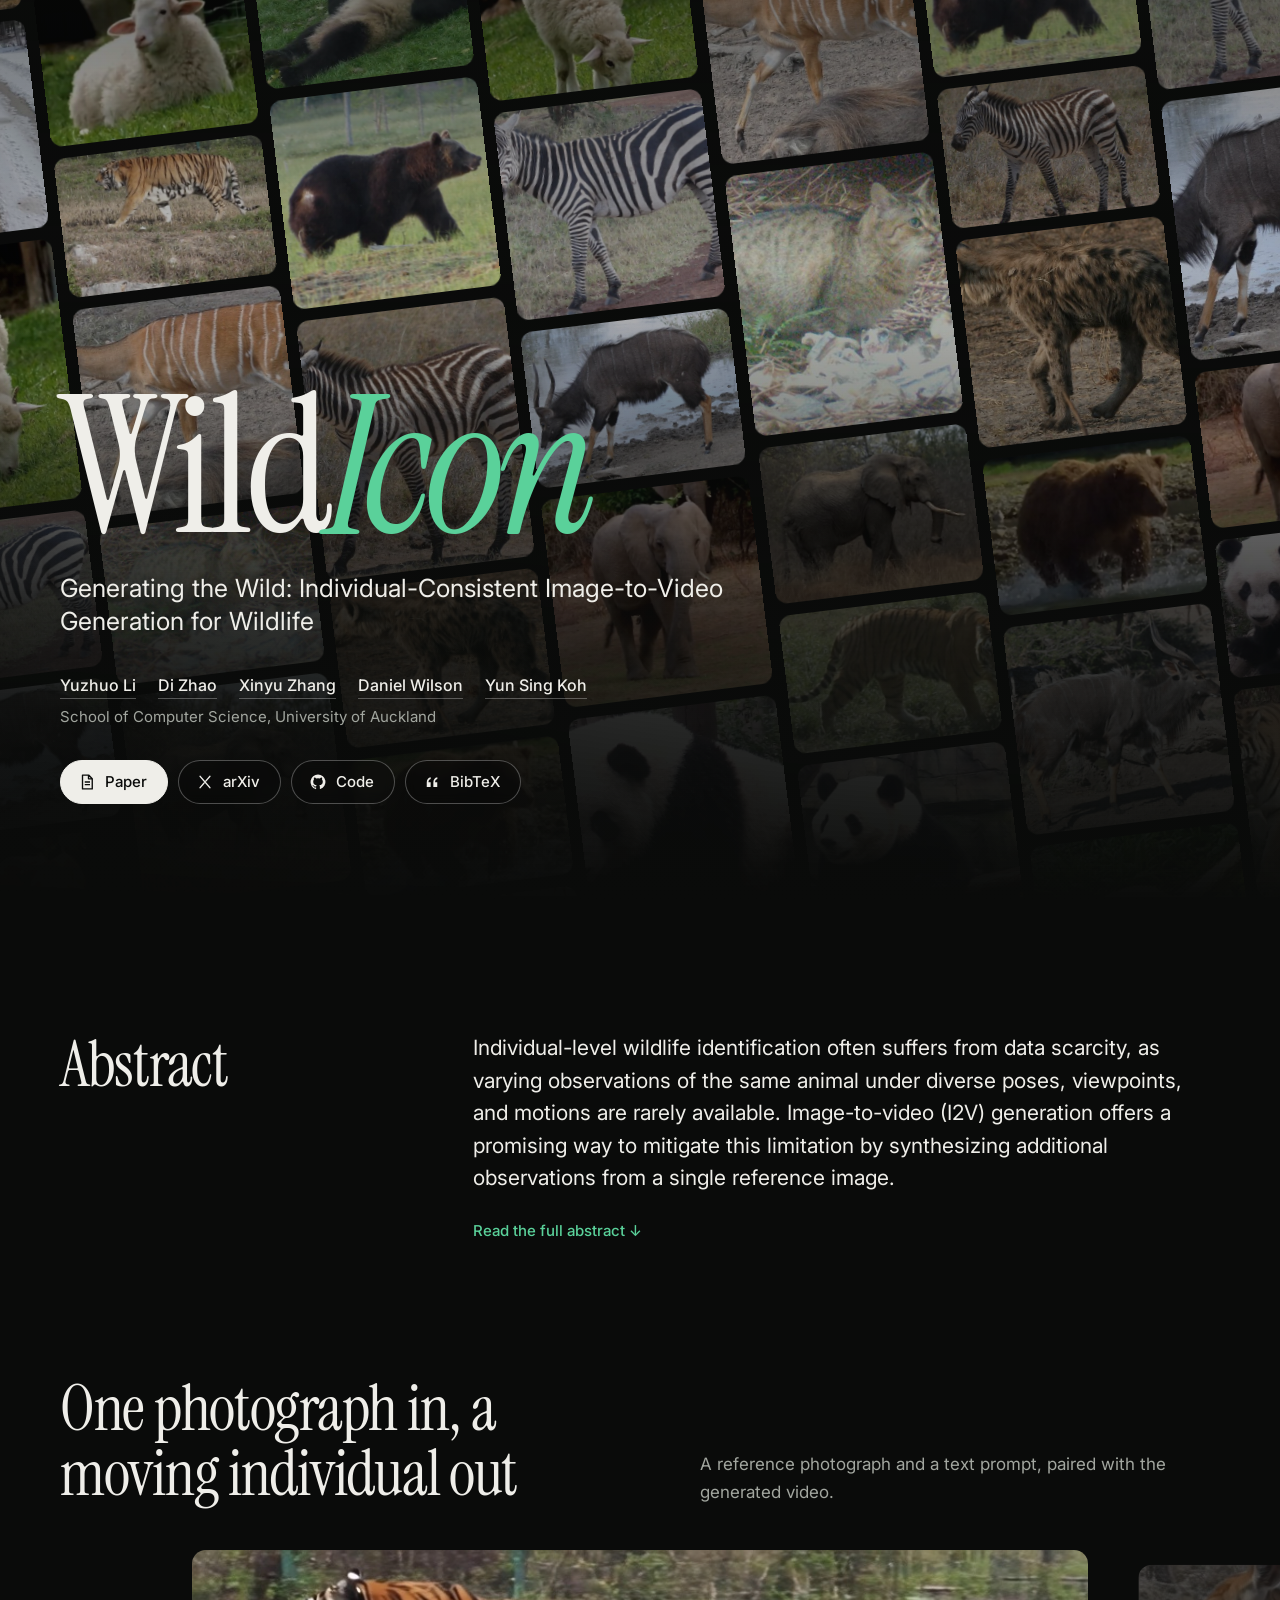
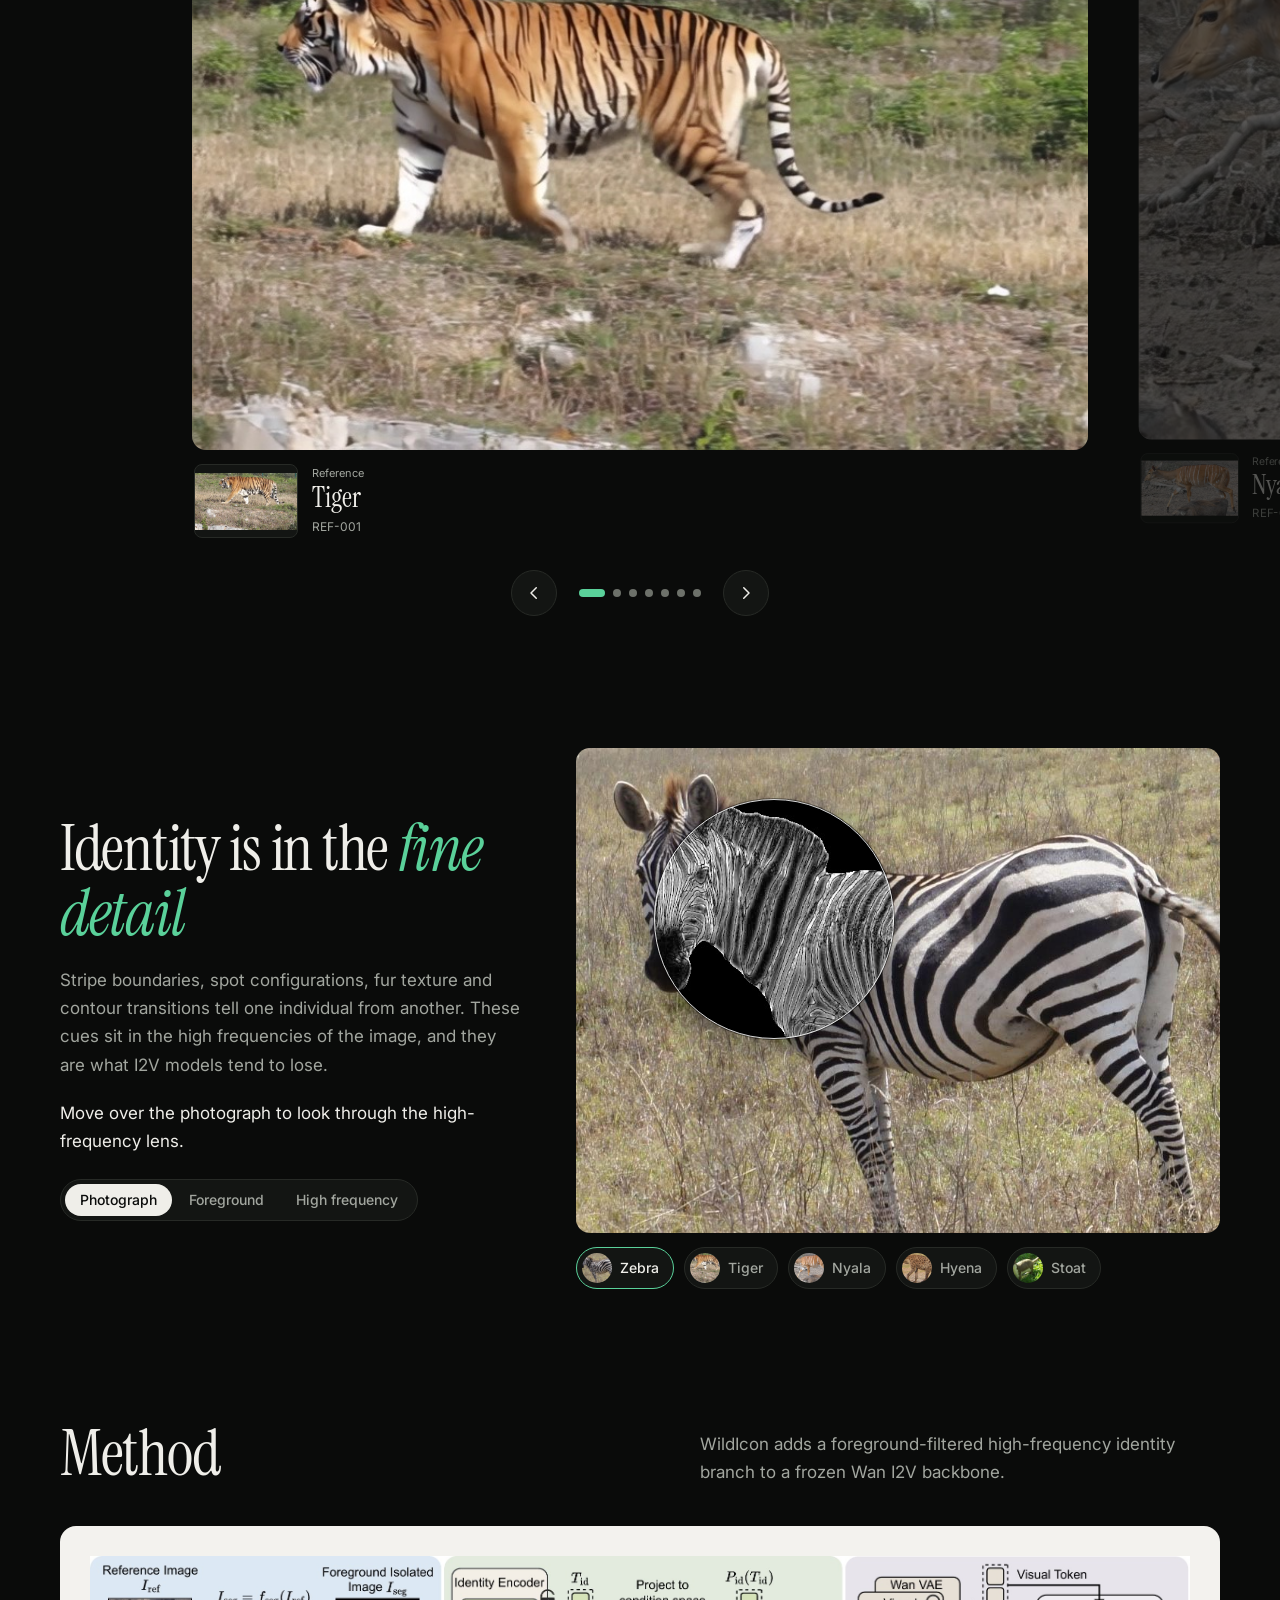
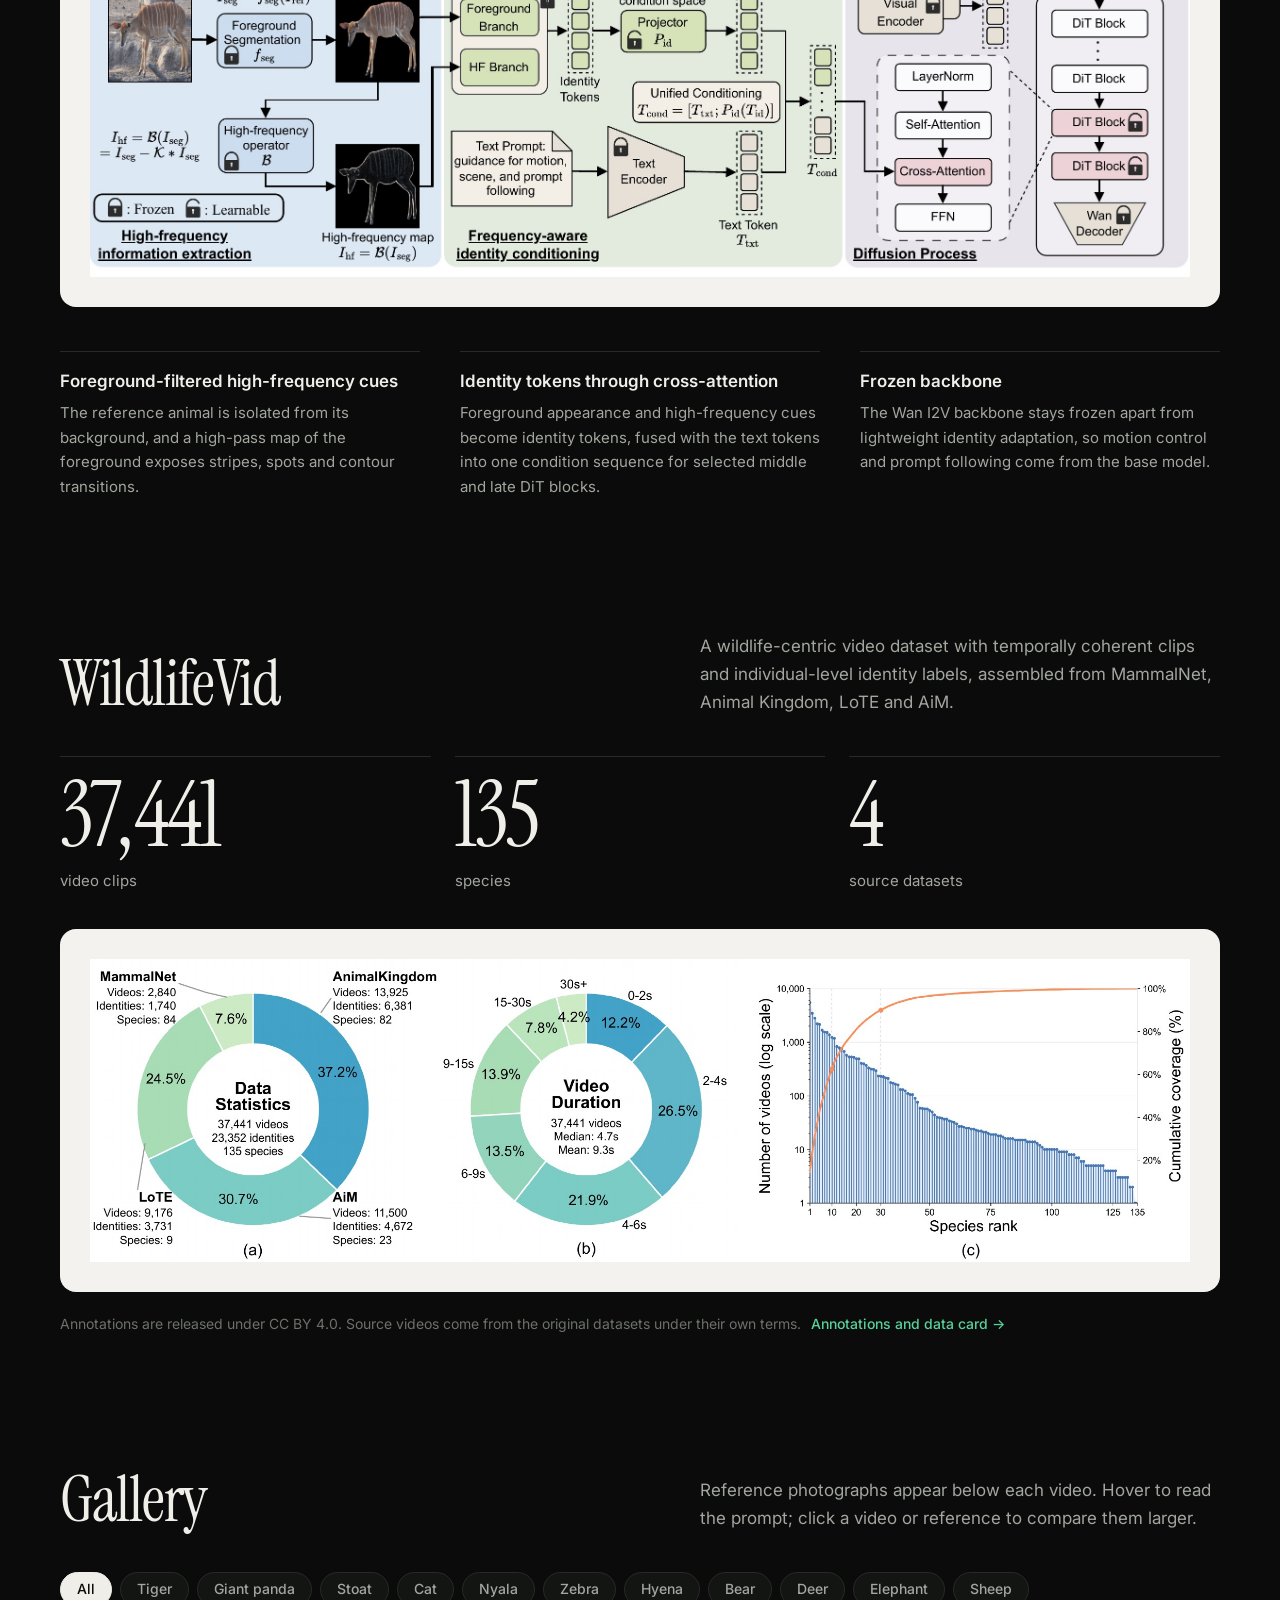
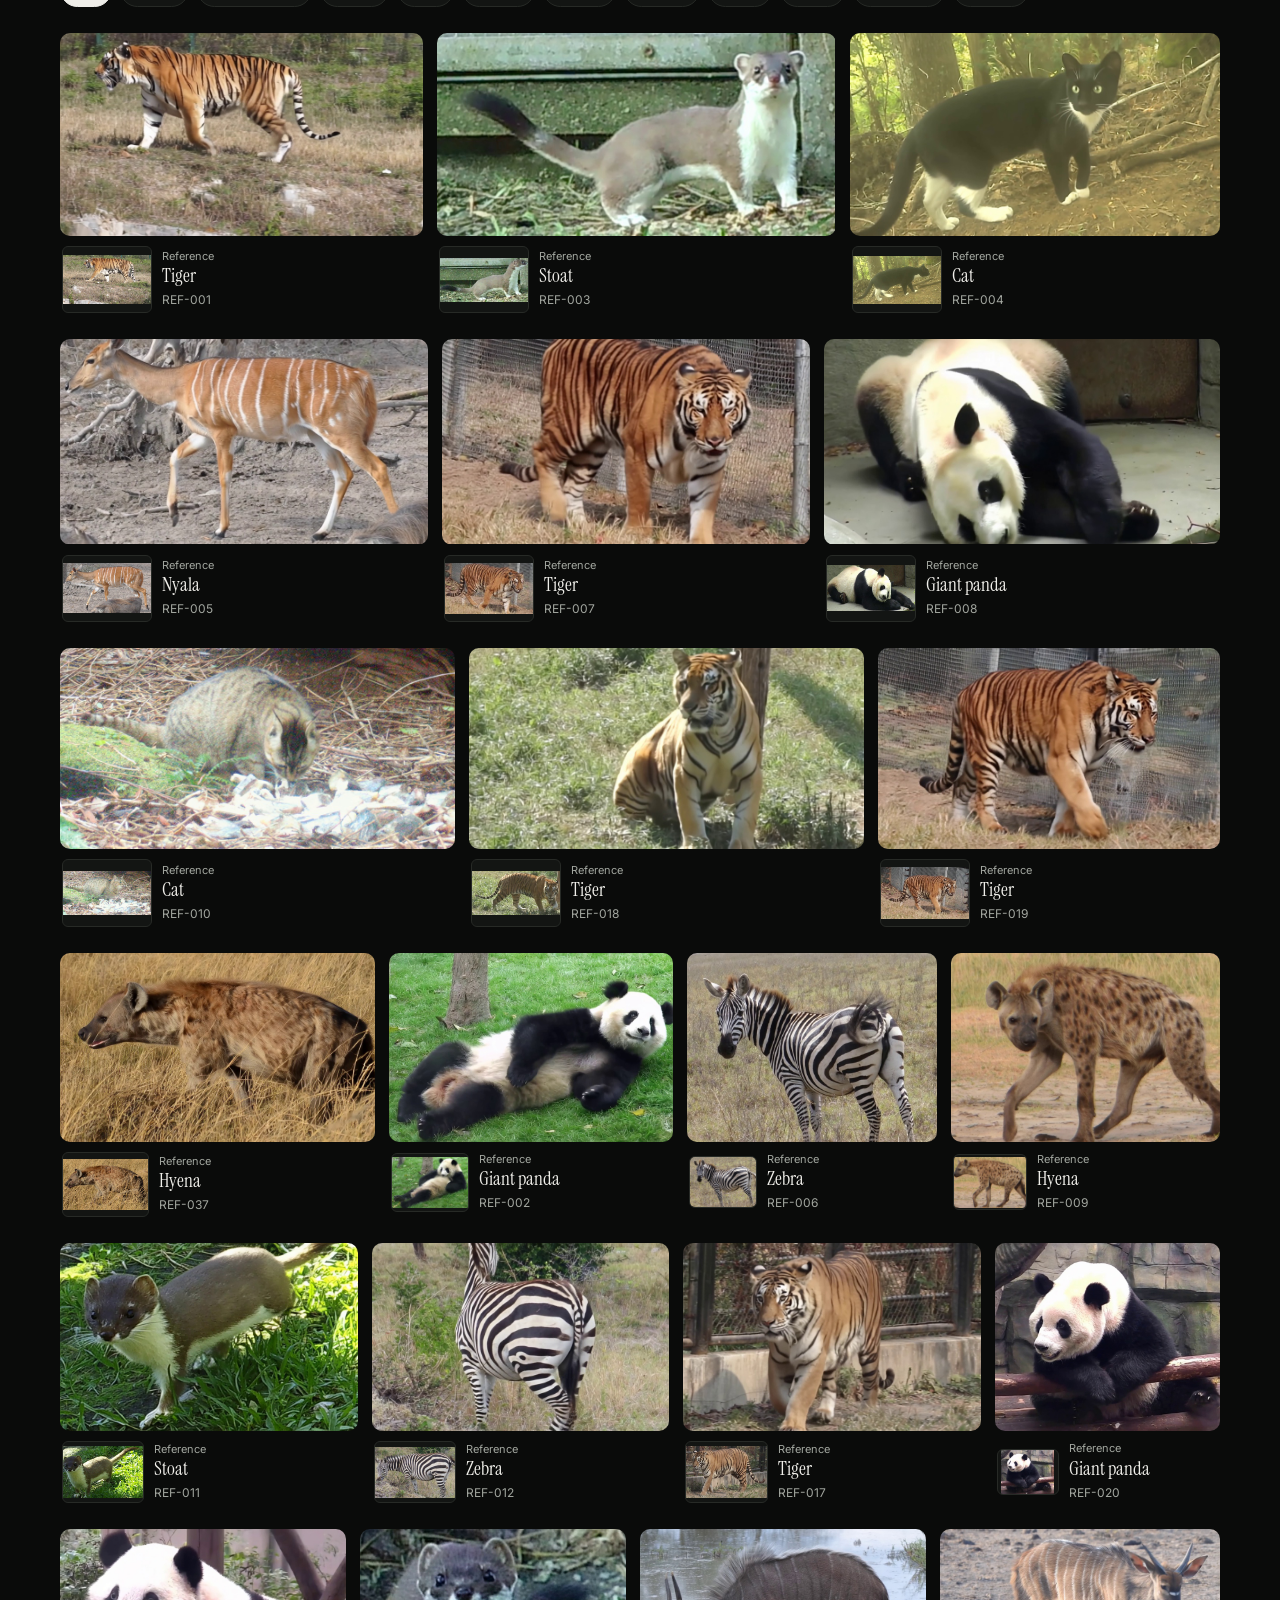
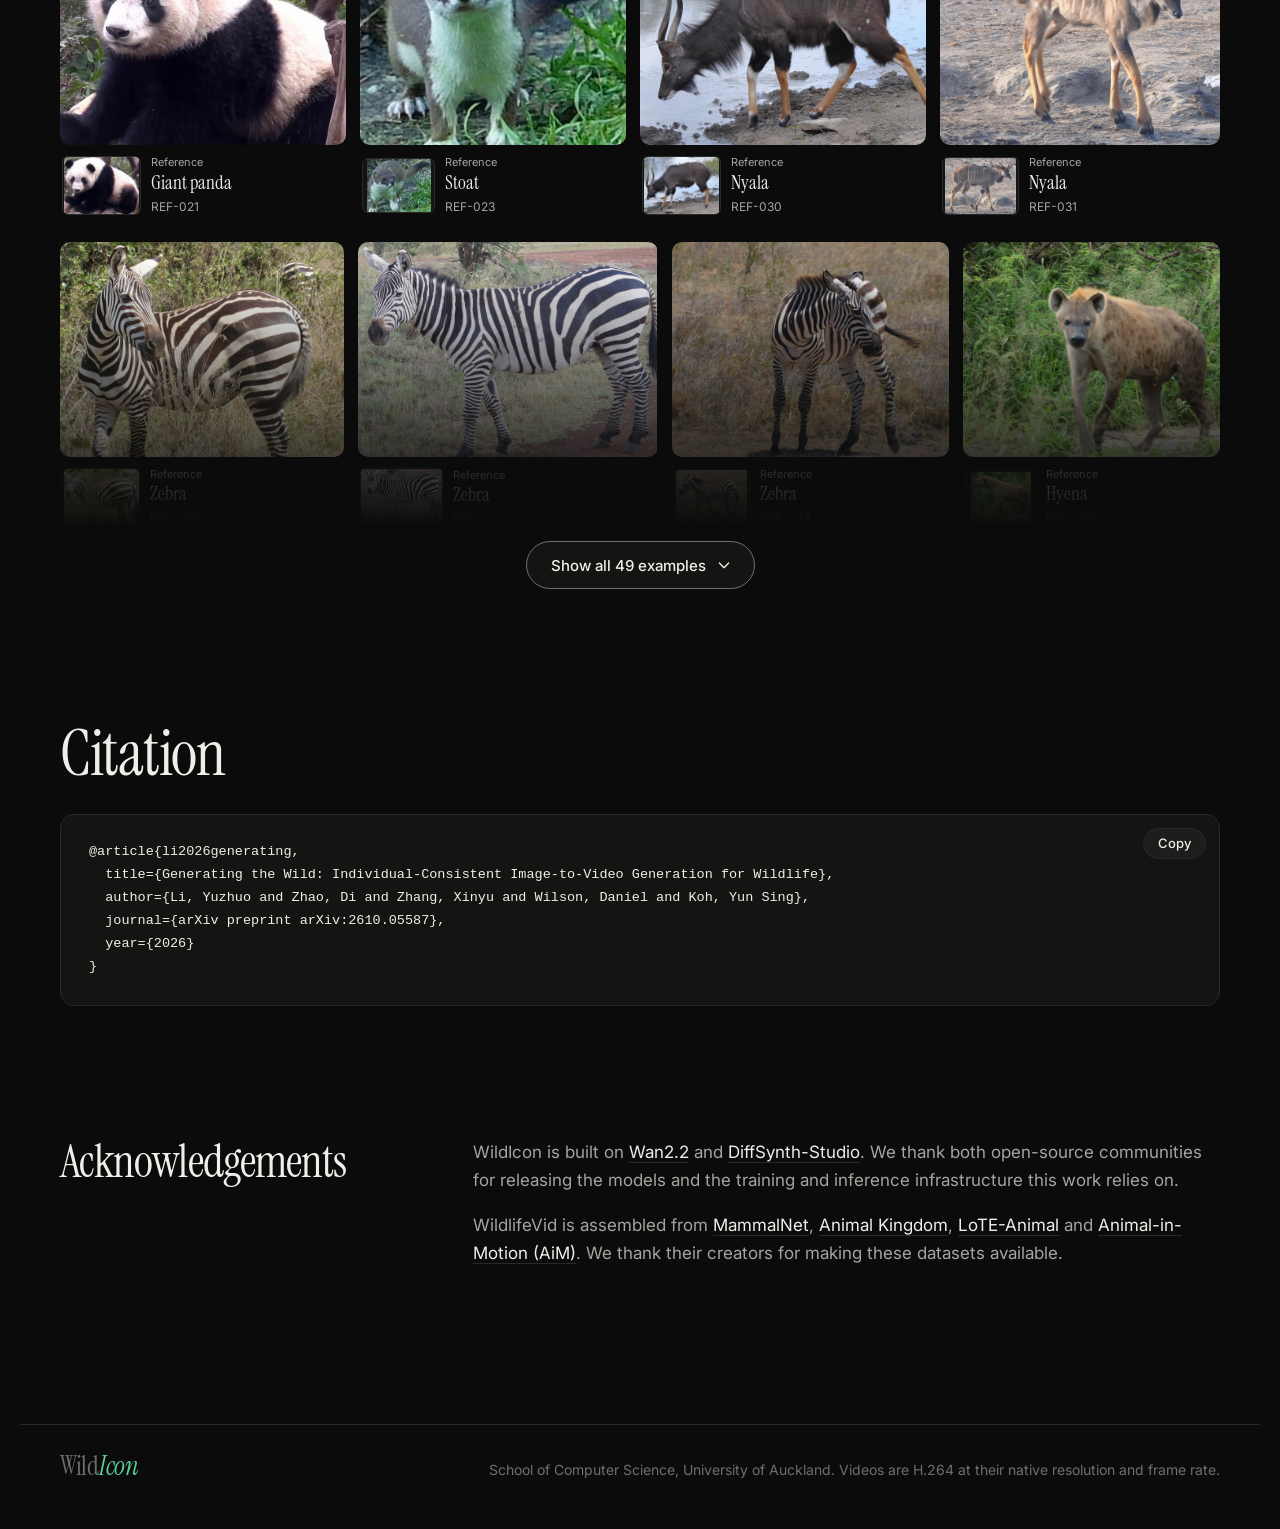
==== commit 5d1f432c: "Move references below videos and restore hero scrolling" ====
--- a/index.html
+++ b/index.html
@@ -18,7 +18,7 @@
   <link rel="preconnect" href="https://fonts.googleapis.com">
   <link rel="preconnect" href="https://fonts.gstatic.com" crossorigin>
   <link href="https://fonts.googleapis.com/css2?family=Instrument+Serif:ital@0;1&family=Inter:wght@400;500;600&display=swap" rel="stylesheet">
-  <link rel="stylesheet" href="static/css/style.css?v=gallery-20261009">
+  <link rel="stylesheet" href="static/css/style.css?v=reference-below-20261009">
 </head>
 <body>
 
@@ -170,7 +170,7 @@
 <section class="wrap reveal" id="gallery">
   <div class="section-head">
     <h2>Gallery</h2>
-    <p>Each video carries its reference photograph in the corner. Hover to read the prompt; click to open it larger.</p>
+    <p>Reference photographs appear below each video. Hover to read the prompt; click a video or reference to compare them larger.</p>
   </div>
   <div class="chips" role="toolbar" aria-label="Filter by species" data-chips></div>
   <div class="grid" data-grid></div>
@@ -218,6 +218,6 @@
 </dialog>
 
 <script src="static/data.js"></script>
-<script src="static/js/page.js?v=gallery-20261009"></script>
+<script src="static/js/page.js?v=reference-below-20261009"></script>
 </body>
 </html>
--- a/static/css/style.css
+++ b/static/css/style.css
@@ -201,25 +201,10 @@
 .card .media { height: var(--ch); }
 .card.active { opacity: 1; transform: none; }
 
-/* one example: the video, the reference photograph inset top-left, the prompt on hover */
+/* one example: the unobstructed video, with its reference photograph in the caption */
 .media { position: relative; overflow: hidden; border-radius: 14px; background: #000; cursor: zoom-in; }
 .media:focus-visible { outline: 2px solid var(--accent); outline-offset: 3px; }
 .media video, .media .fill { display: block; width: 100%; height: 100%; object-fit: cover; }
-.media .inset {
-  position: absolute;
-  top: 12px;
-  left: 12px;
-  z-index: 2;
-  width: 24%;
-  max-height: 38%;
-  object-fit: cover;
-  border: 2px solid rgba(255, 255, 255, .92);
-  border-radius: 8px;
-  box-shadow: 0 6px 20px rgba(0, 0, 0, .45);
-  transform-origin: top left;
-  transition: transform .3s ease;
-}
-.media:hover .inset { transform: scale(1.05); }
 .hover-prompt {
   position: absolute;
   left: 0;
@@ -301,10 +286,27 @@
 .slot { display: grid; justify-items: center; gap: 10px; padding: 16px; text-align: center; color: var(--ink-2); font-size: 14px; line-height: 1.35; }
 .slot svg { width: 46px; height: 46px; padding: 13px 11px 13px 15px; border: 1.5px solid var(--ink-3); border-radius: 50%; color: var(--ink-2); }
 
-.cap { display: flex; flex-wrap: wrap; align-items: baseline; gap: 4px 12px; padding: 16px 4px 0; }
-.cap .name { font-family: var(--serif); font-size: 28px; line-height: 1; }
+.cap { padding: 14px 2px 0; }
+.reference-row { display: flex; align-items: center; gap: 14px; }
+.reference-thumb {
+  flex: none;
+  width: 104px;
+  height: 74px;
+  padding: 0;
+  border: 1px solid var(--rule);
+  border-radius: 8px;
+  overflow: hidden;
+  background: var(--bg-2);
+  cursor: zoom-in;
+}
+.reference-thumb img { width: 100%; height: 100%; object-fit: contain; }
+.reference-thumb:hover { border-color: var(--accent); }
+.reference-thumb:focus-visible { outline: 2px solid var(--accent); outline-offset: 3px; }
+.reference-meta { display: flex; flex-direction: column; gap: 3px; min-width: 0; }
+.reference-label { color: var(--ink-2); font-size: 11px; line-height: 1.3; }
+.cap .name { font-family: var(--serif); font-size: 28px; line-height: 1.1; }
 .reference-id { color: var(--ink-2); font-size: 12px; }
-.cap .prompt { flex-basis: 100%; margin: 4px 0 0; color: var(--ink-2); font-size: 15px; max-width: 760px; }
+.cap .prompt { margin: 10px 0 0; color: var(--ink-2); font-size: 15px; max-width: 760px; }
 @media (hover: hover) and (pointer: fine) { .cap .prompt { display: none; } }
 @media (hover: none) { .hover-prompt { display: none; } }
 
@@ -456,9 +458,12 @@
 .more-btn svg { font-size: 16px; transition: transform .3s ease; }
 .more-btn[aria-expanded="true"] svg { transform: rotate(180deg); }
 .g-tile .media { width: 100%; border-radius: 10px; }
-.g-tile .media .inset { top: 8px; left: 8px; width: 30%; border-width: 1.5px; border-radius: 6px; }
 .g-tile .hover-prompt { padding: 36px 12px 10px; font-size: 12.5px; line-height: 1.45; }
-.g-tile .cap { padding: 8px 2px 0; gap: 2px 8px; }
+.g-tile .cap { padding: 10px 2px 0; }
+.g-tile .reference-row { gap: 10px; }
+.g-tile .reference-thumb { width: clamp(56px, 28%, 90px); height: auto; aspect-ratio: 4 / 3; border-radius: 6px; }
+.g-tile.narrow .reference-row { flex-direction: column; align-items: flex-start; gap: 6px; }
+.g-tile.narrow .reference-thumb { width: 64px; }
 .g-tile .cap .name { font-size: 19px; }
 .g-tile .cap .prompt { display: none; }
 @media (hover: none) {
@@ -582,7 +587,6 @@
   main > section { padding-top: 96px; }
   .track { gap: 14px; }
   .media { border-radius: 10px; }
-  .media .inset { top: 8px; left: 8px; width: 28%; border-width: 1.5px; border-radius: 6px; }
   .pair { gap: 6px; }
   .panel-ref, .panel-out { border-radius: 10px; }
   .tag { top: 7px; left: 7px; font-size: 11px; padding: 2px 7px; }
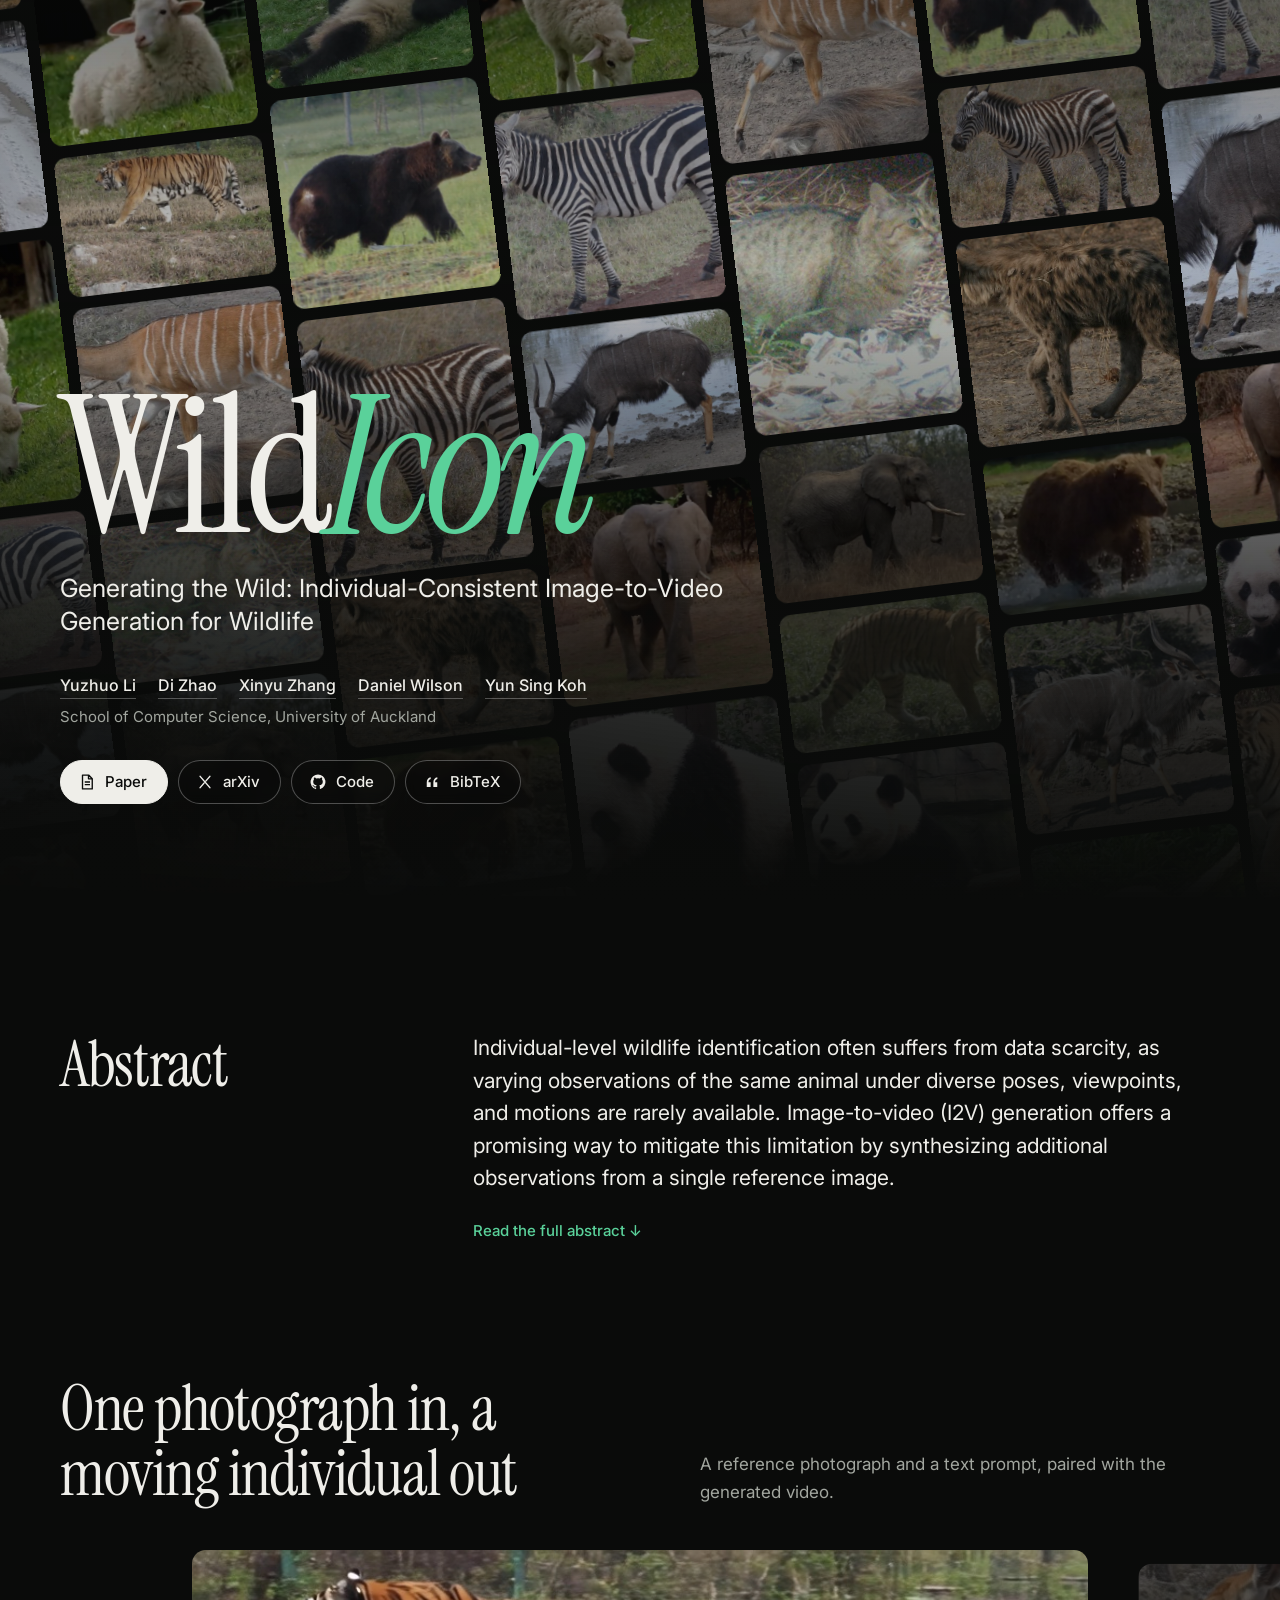
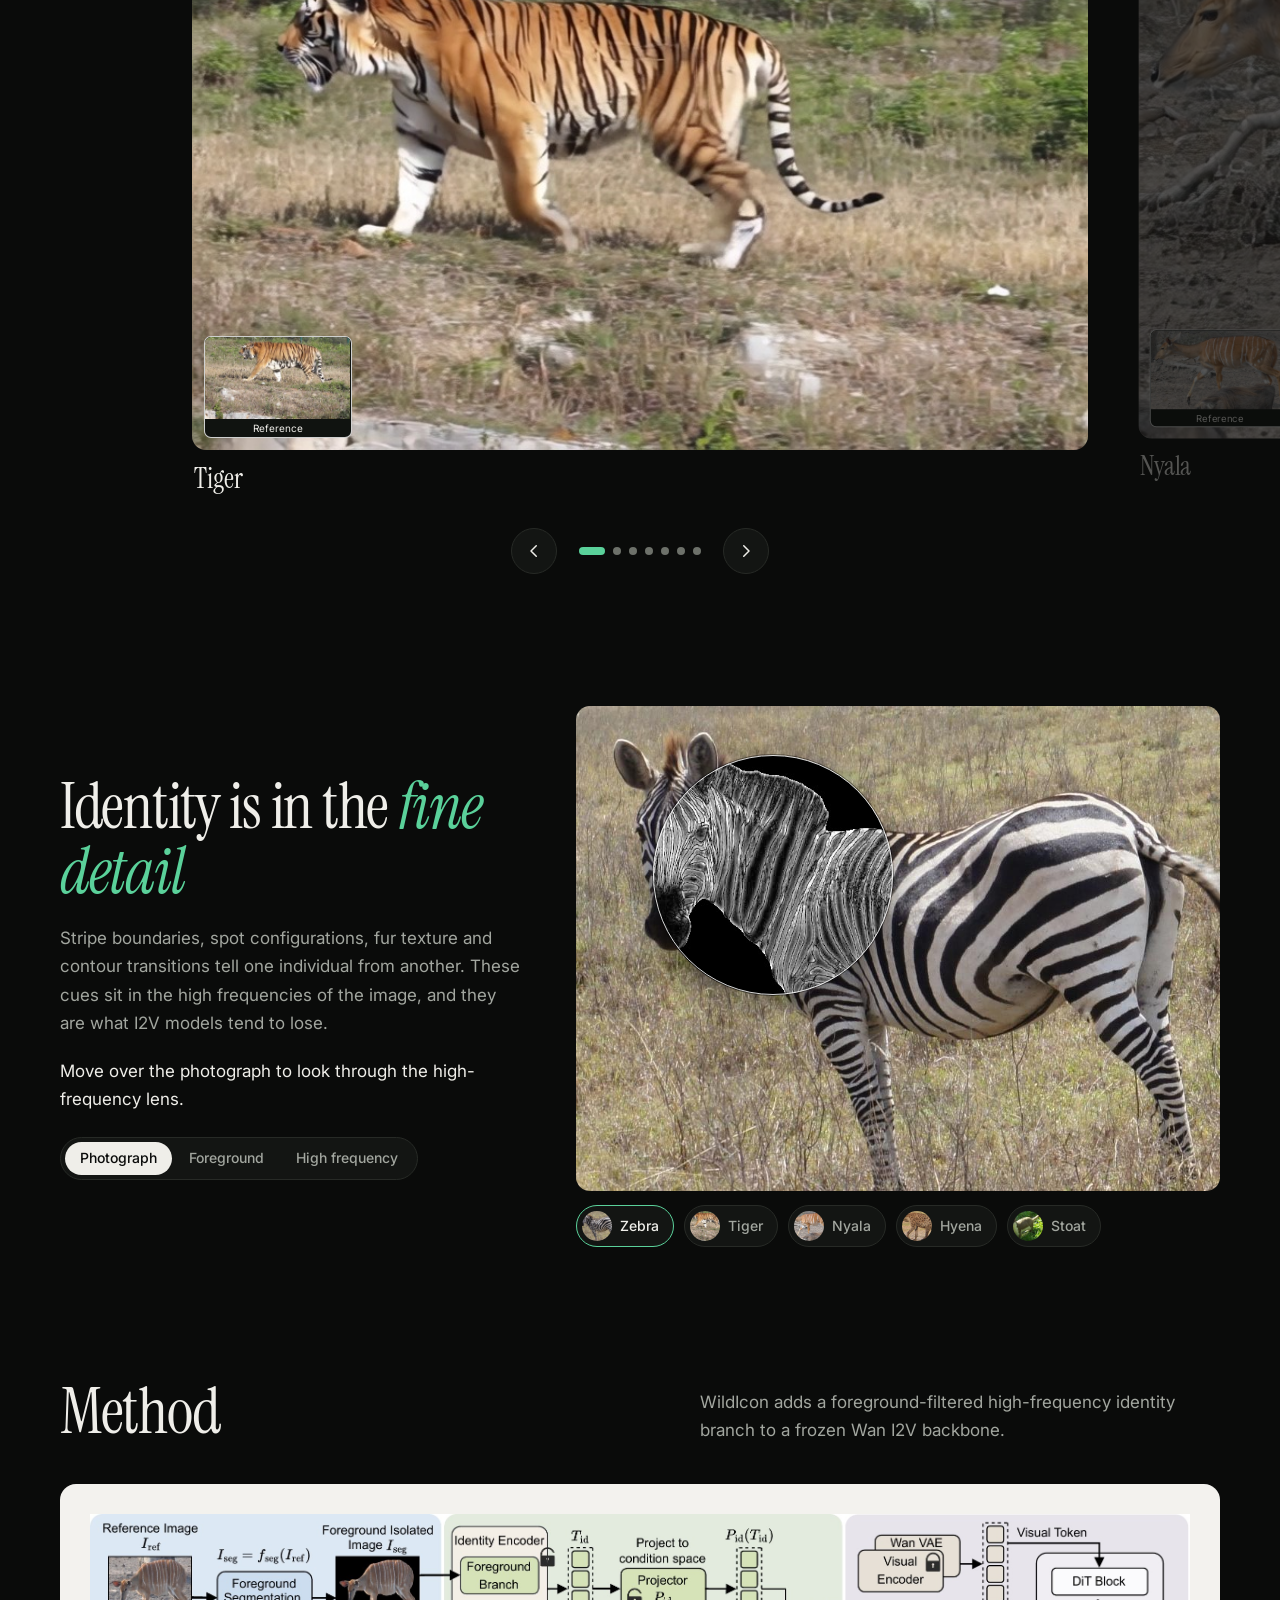
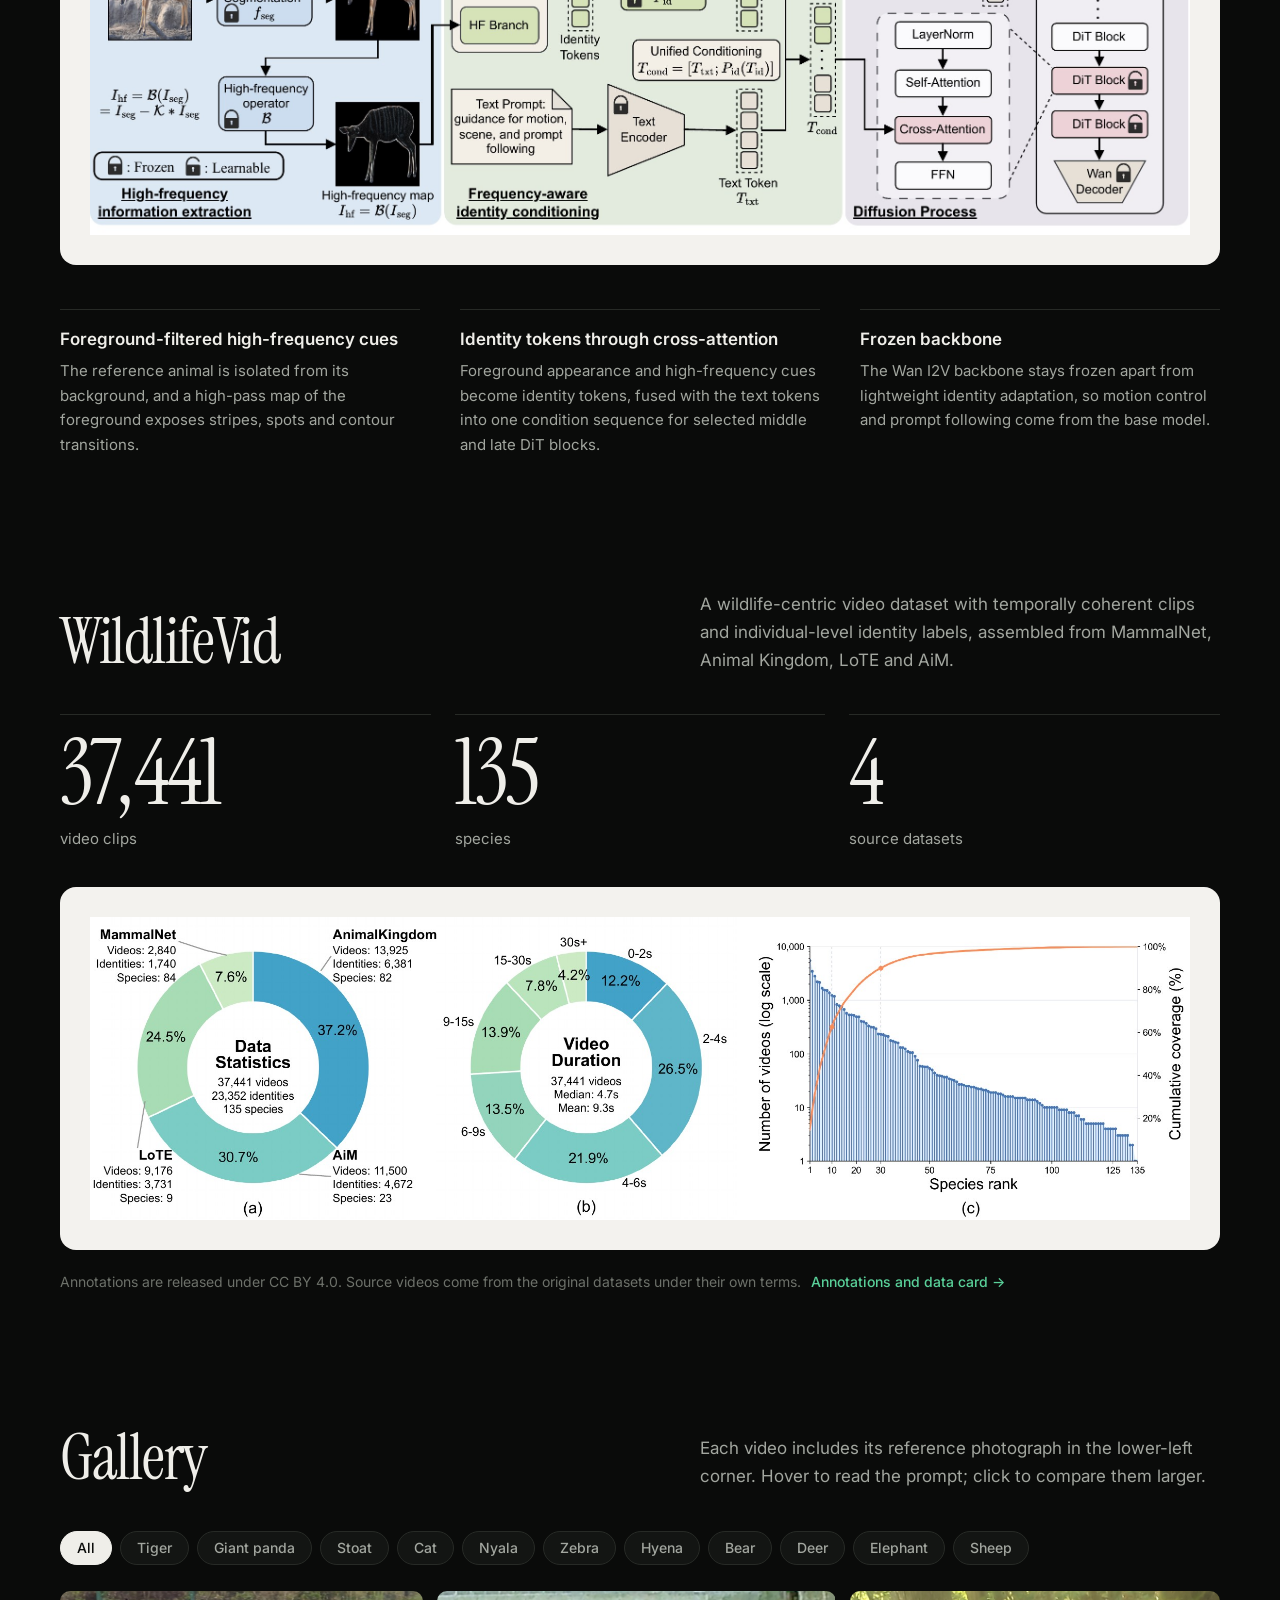
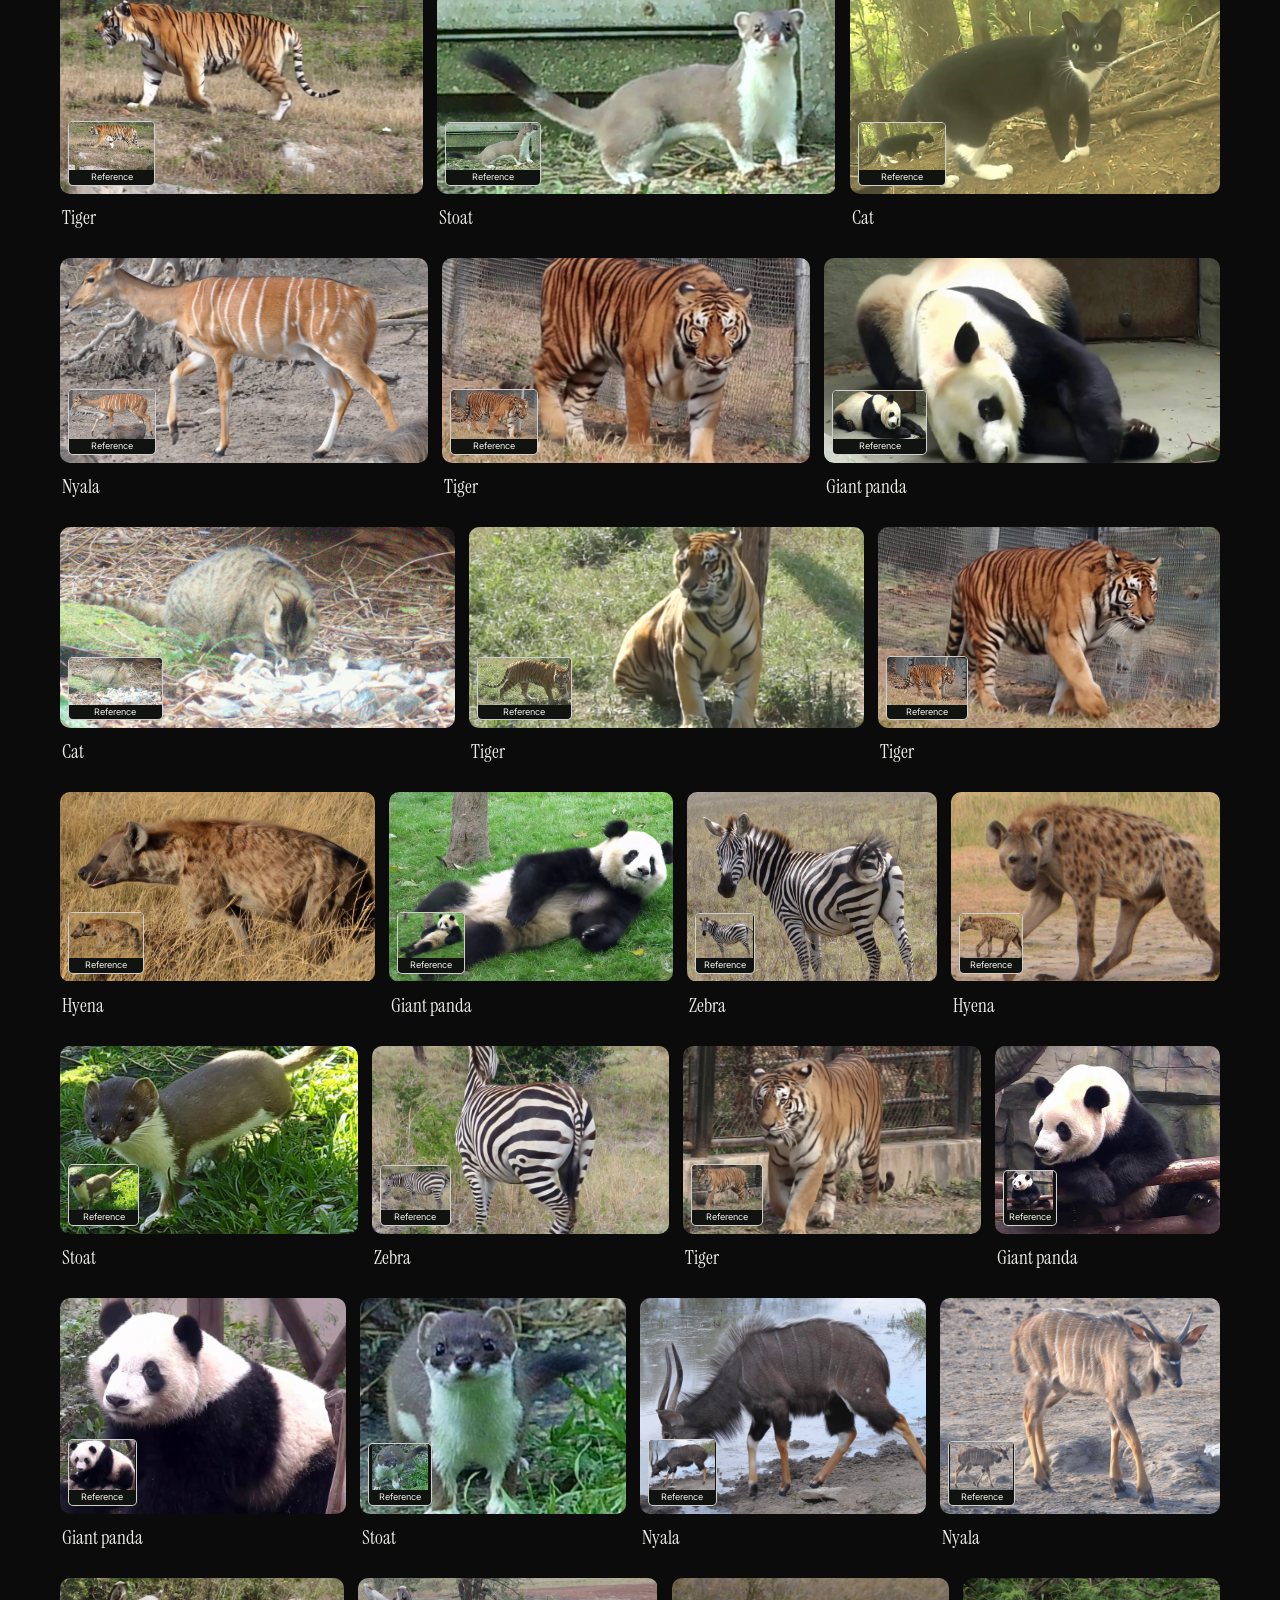
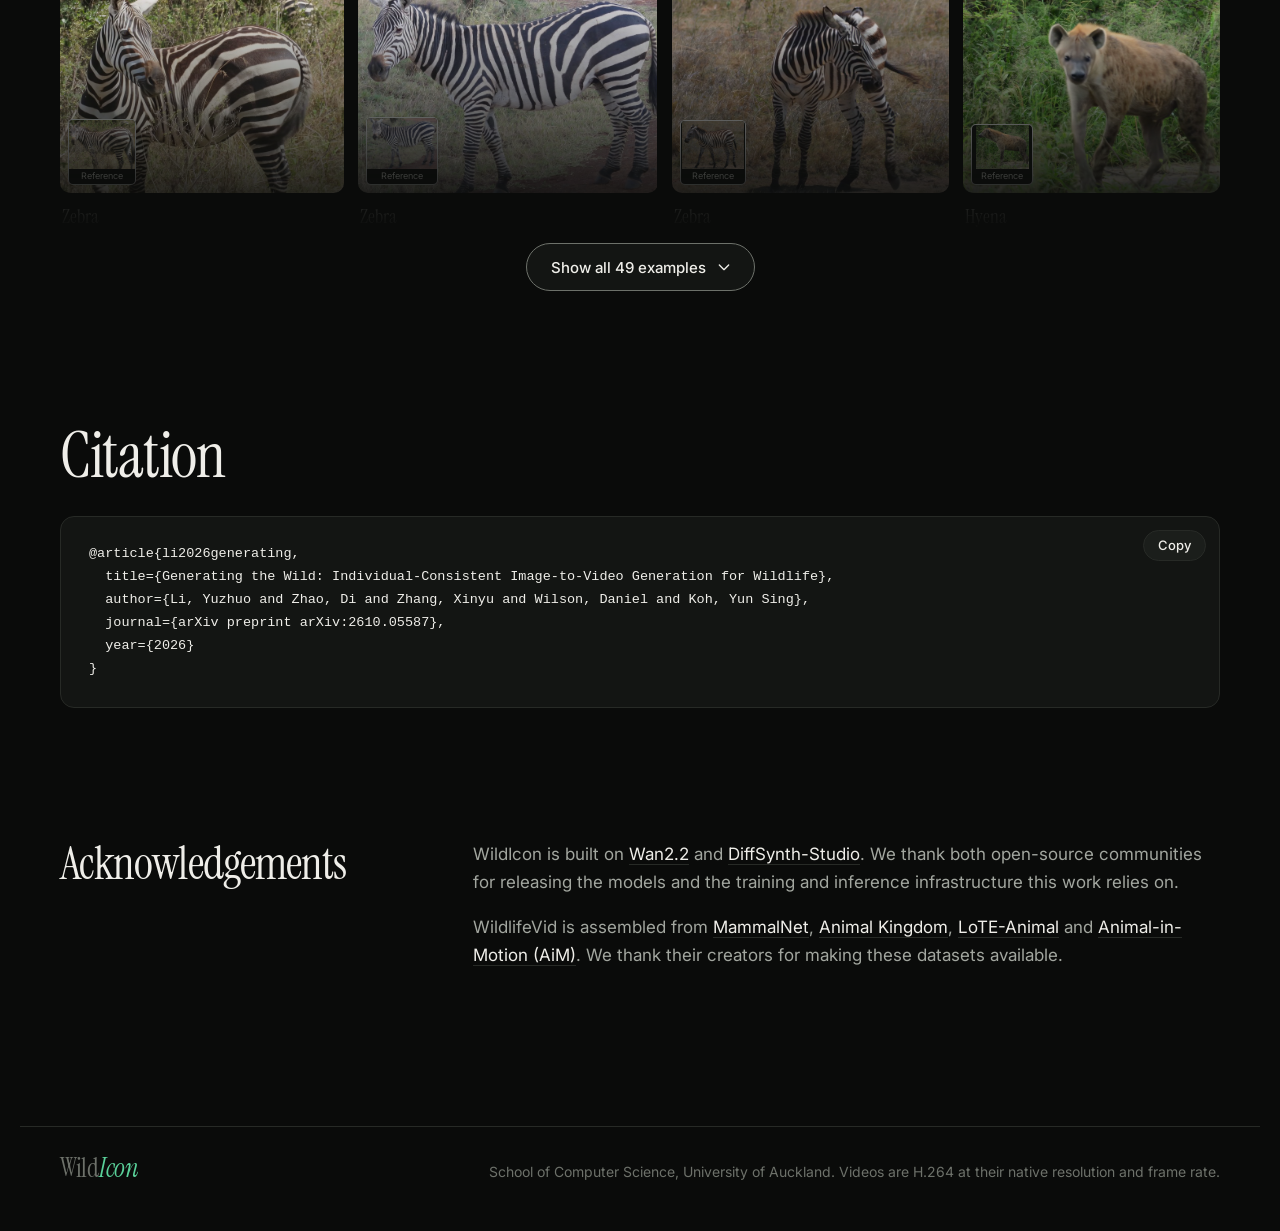
==== commit 2e76aa77: "Use static hero and bottom-left reference insets" ====
--- a/index.html
+++ b/index.html
@@ -18,7 +18,7 @@
   <link rel="preconnect" href="https://fonts.googleapis.com">
   <link rel="preconnect" href="https://fonts.gstatic.com" crossorigin>
   <link href="https://fonts.googleapis.com/css2?family=Instrument+Serif:ital@0;1&family=Inter:wght@400;500;600&display=swap" rel="stylesheet">
-  <link rel="stylesheet" href="static/css/style.css?v=reference-below-20261009">
+  <link rel="stylesheet" href="static/css/style.css?v=reference-bottom-left-20261009">
 </head>
 <body>
 
@@ -170,7 +170,7 @@
 <section class="wrap reveal" id="gallery">
   <div class="section-head">
     <h2>Gallery</h2>
-    <p>Reference photographs appear below each video. Hover to read the prompt; click a video or reference to compare them larger.</p>
+    <p>Each video includes its reference photograph in the lower-left corner. Hover to read the prompt; click to compare them larger.</p>
   </div>
   <div class="chips" role="toolbar" aria-label="Filter by species" data-chips></div>
   <div class="grid" data-grid></div>
@@ -218,6 +218,6 @@
 </dialog>
 
 <script src="static/data.js"></script>
-<script src="static/js/page.js?v=reference-below-20261009"></script>
+<script src="static/js/page.js?v=reference-bottom-left-20261009"></script>
 </body>
 </html>
--- a/static/css/style.css
+++ b/static/css/style.css
@@ -71,7 +71,7 @@
   isolation: isolate;
 }
 
-/* tilted wall of rounded photographs; neighbouring columns slide in opposite directions as the page scrolls */
+/* static tilted wall of rounded reference photographs */
 .hero-wall {
   position: absolute;
   inset: -22% -10%;
@@ -81,7 +81,7 @@
   gap: 12px;
   transform: rotate(-7deg);
 }
-.wall-col { flex: 1 1 0; min-width: 0; display: flex; flex-direction: column; gap: 12px; will-change: transform; }
+.wall-col { flex: 1 1 0; min-width: 0; display: flex; flex-direction: column; gap: 12px; }
 .wall-tile { position: relative; aspect-ratio: var(--ar, 4 / 3); border-radius: 12px; overflow: hidden; background: var(--bg-2); flex: none; }
 .wall-tile img { width: 100%; height: 100%; object-fit: cover; filter: saturate(.9); }
 
@@ -201,24 +201,38 @@
 .card .media { height: var(--ch); }
 .card.active { opacity: 1; transform: none; }
 
-/* one example: the unobstructed video, with its reference photograph in the caption */
+/* one example: the video with its reference inset bottom-left */
 .media { position: relative; overflow: hidden; border-radius: 14px; background: #000; cursor: zoom-in; }
 .media:focus-visible { outline: 2px solid var(--accent); outline-offset: 3px; }
 .media video, .media .fill { display: block; width: 100%; height: 100%; object-fit: cover; }
+.reference-inset {
+  position: absolute;
+  left: 12px;
+  bottom: 12px;
+  z-index: 3;
+  width: clamp(64px, 22%, 148px);
+  overflow: hidden;
+  border: 1px solid rgba(255, 255, 255, .8);
+  border-radius: 7px;
+  background: #101310;
+  pointer-events: none;
+}
+.reference-inset img { display: block; width: 100%; height: auto; aspect-ratio: var(--reference-ar, 4 / 3); object-fit: contain; }
+.reference-inset .reference-label { display: block; padding: 3px 2px; color: var(--ink); font-size: 10px; line-height: 1.2; text-align: center; }
 .hover-prompt {
   position: absolute;
   left: 0;
   right: 0;
-  bottom: 0;
+  top: 0;
   z-index: 2;
   margin: 0;
-  padding: 56px 18px 16px;
-  background: linear-gradient(to top, rgba(0, 0, 0, .84), rgba(0, 0, 0, .5) 60%, transparent);
+  padding: 16px 18px 56px;
+  background: linear-gradient(to bottom, rgba(0, 0, 0, .84), rgba(0, 0, 0, .5) 60%, transparent);
   color: #f4f4f0;
   font-size: 14.5px;
   line-height: 1.5;
   opacity: 0;
-  transform: translateY(10px);
+  transform: translateY(-10px);
   transition: opacity .25s ease, transform .25s ease;
   pointer-events: none;
 }
@@ -287,25 +301,8 @@
 .slot svg { width: 46px; height: 46px; padding: 13px 11px 13px 15px; border: 1.5px solid var(--ink-3); border-radius: 50%; color: var(--ink-2); }
 
 .cap { padding: 14px 2px 0; }
-.reference-row { display: flex; align-items: center; gap: 14px; }
-.reference-thumb {
-  flex: none;
-  width: 104px;
-  height: 74px;
-  padding: 0;
-  border: 1px solid var(--rule);
-  border-radius: 8px;
-  overflow: hidden;
-  background: var(--bg-2);
-  cursor: zoom-in;
-}
-.reference-thumb img { width: 100%; height: 100%; object-fit: contain; }
-.reference-thumb:hover { border-color: var(--accent); }
-.reference-thumb:focus-visible { outline: 2px solid var(--accent); outline-offset: 3px; }
-.reference-meta { display: flex; flex-direction: column; gap: 3px; min-width: 0; }
-.reference-label { color: var(--ink-2); font-size: 11px; line-height: 1.3; }
 .cap .name { font-family: var(--serif); font-size: 28px; line-height: 1.1; }
-.reference-id { color: var(--ink-2); font-size: 12px; }
+.original-reference { color: var(--ink-2); font-size: 12px; }
 .cap .prompt { margin: 10px 0 0; color: var(--ink-2); font-size: 15px; max-width: 760px; }
 @media (hover: hover) and (pointer: fine) { .cap .prompt { display: none; } }
 @media (hover: none) { .hover-prompt { display: none; } }
@@ -458,12 +455,10 @@
 .more-btn svg { font-size: 16px; transition: transform .3s ease; }
 .more-btn[aria-expanded="true"] svg { transform: rotate(180deg); }
 .g-tile .media { width: 100%; border-radius: 10px; }
-.g-tile .hover-prompt { padding: 36px 12px 10px; font-size: 12.5px; line-height: 1.45; }
+.g-tile .reference-inset { left: 8px; bottom: 8px; width: clamp(48px, 24%, 104px); border-radius: 5px; }
+.g-tile .reference-inset .reference-label { padding: 2px 1px; font-size: 9px; }
+.g-tile .hover-prompt { padding: 10px 12px 36px; font-size: 12.5px; line-height: 1.45; }
 .g-tile .cap { padding: 10px 2px 0; }
-.g-tile .reference-row { gap: 10px; }
-.g-tile .reference-thumb { width: clamp(56px, 28%, 90px); height: auto; aspect-ratio: 4 / 3; border-radius: 6px; }
-.g-tile.narrow .reference-row { flex-direction: column; align-items: flex-start; gap: 6px; }
-.g-tile.narrow .reference-thumb { width: 64px; }
 .g-tile .cap .name { font-size: 19px; }
 .g-tile .cap .prompt { display: none; }
 @media (hover: none) {
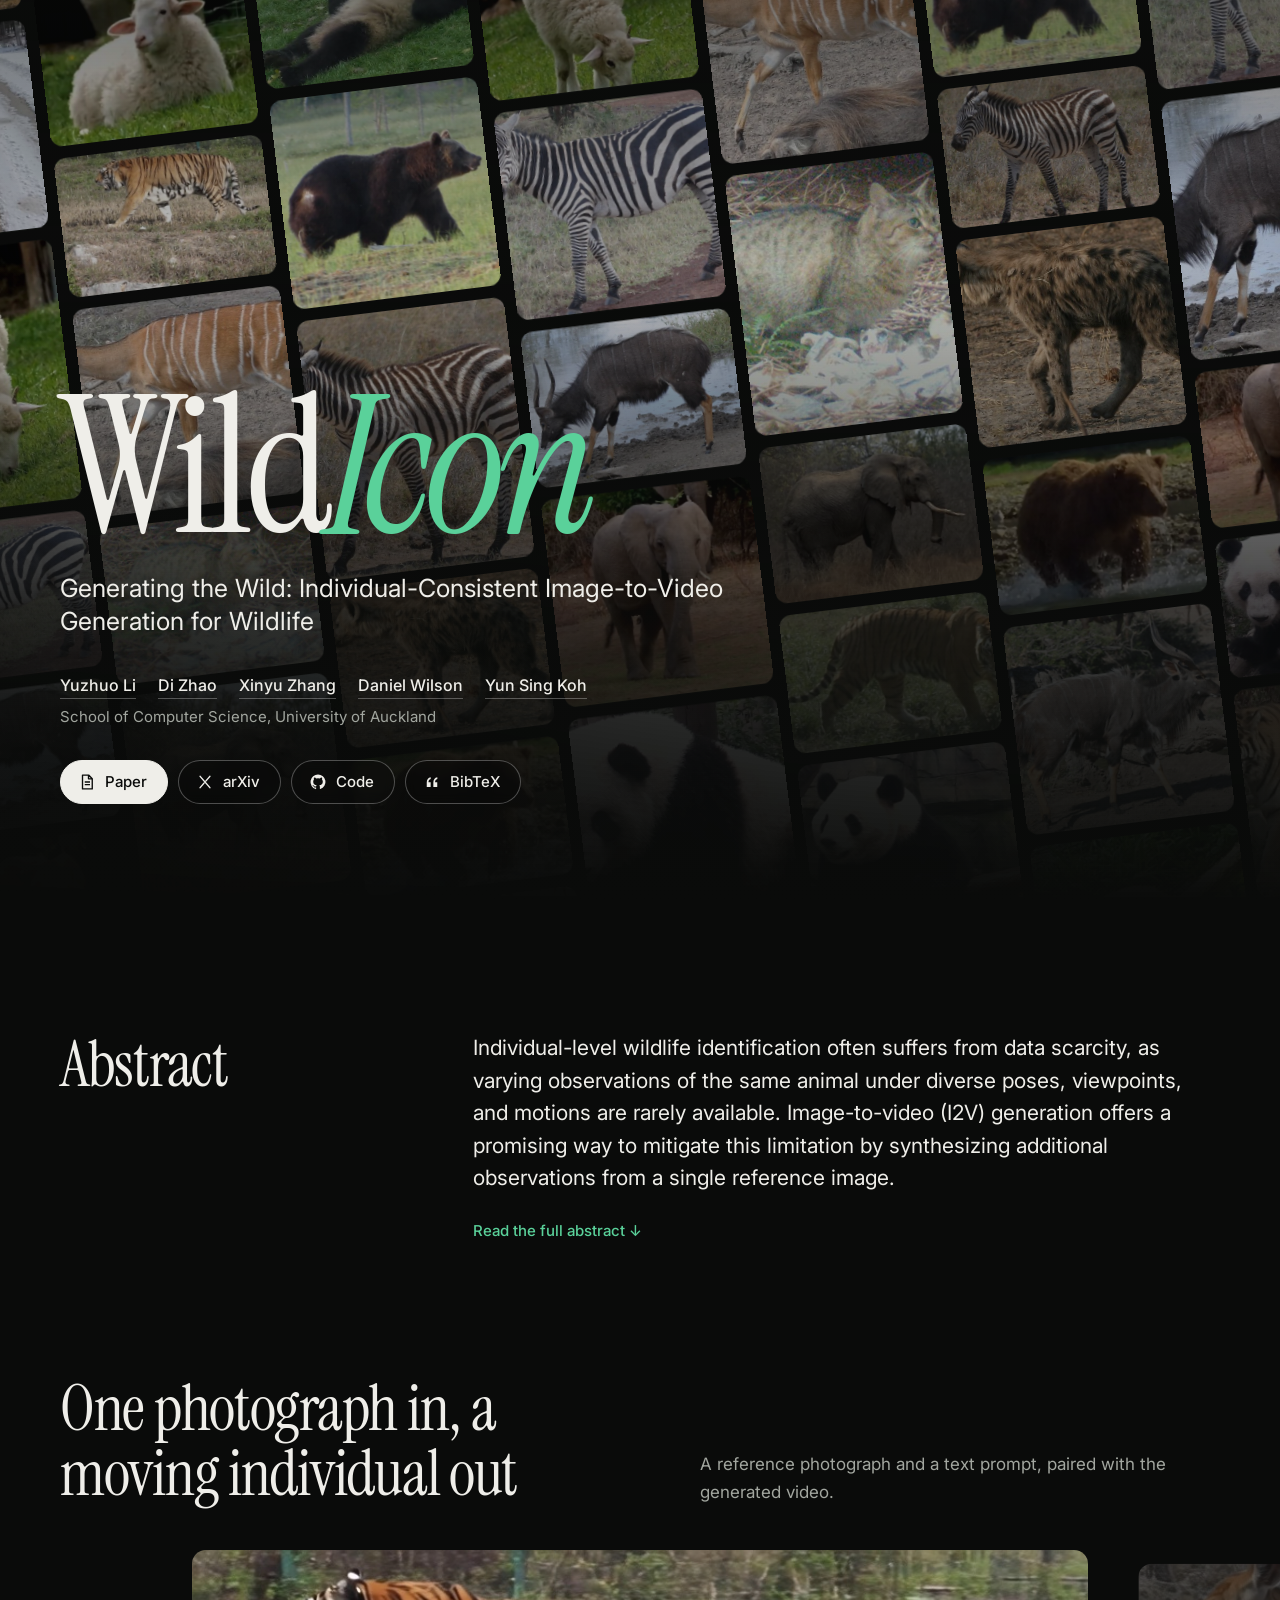
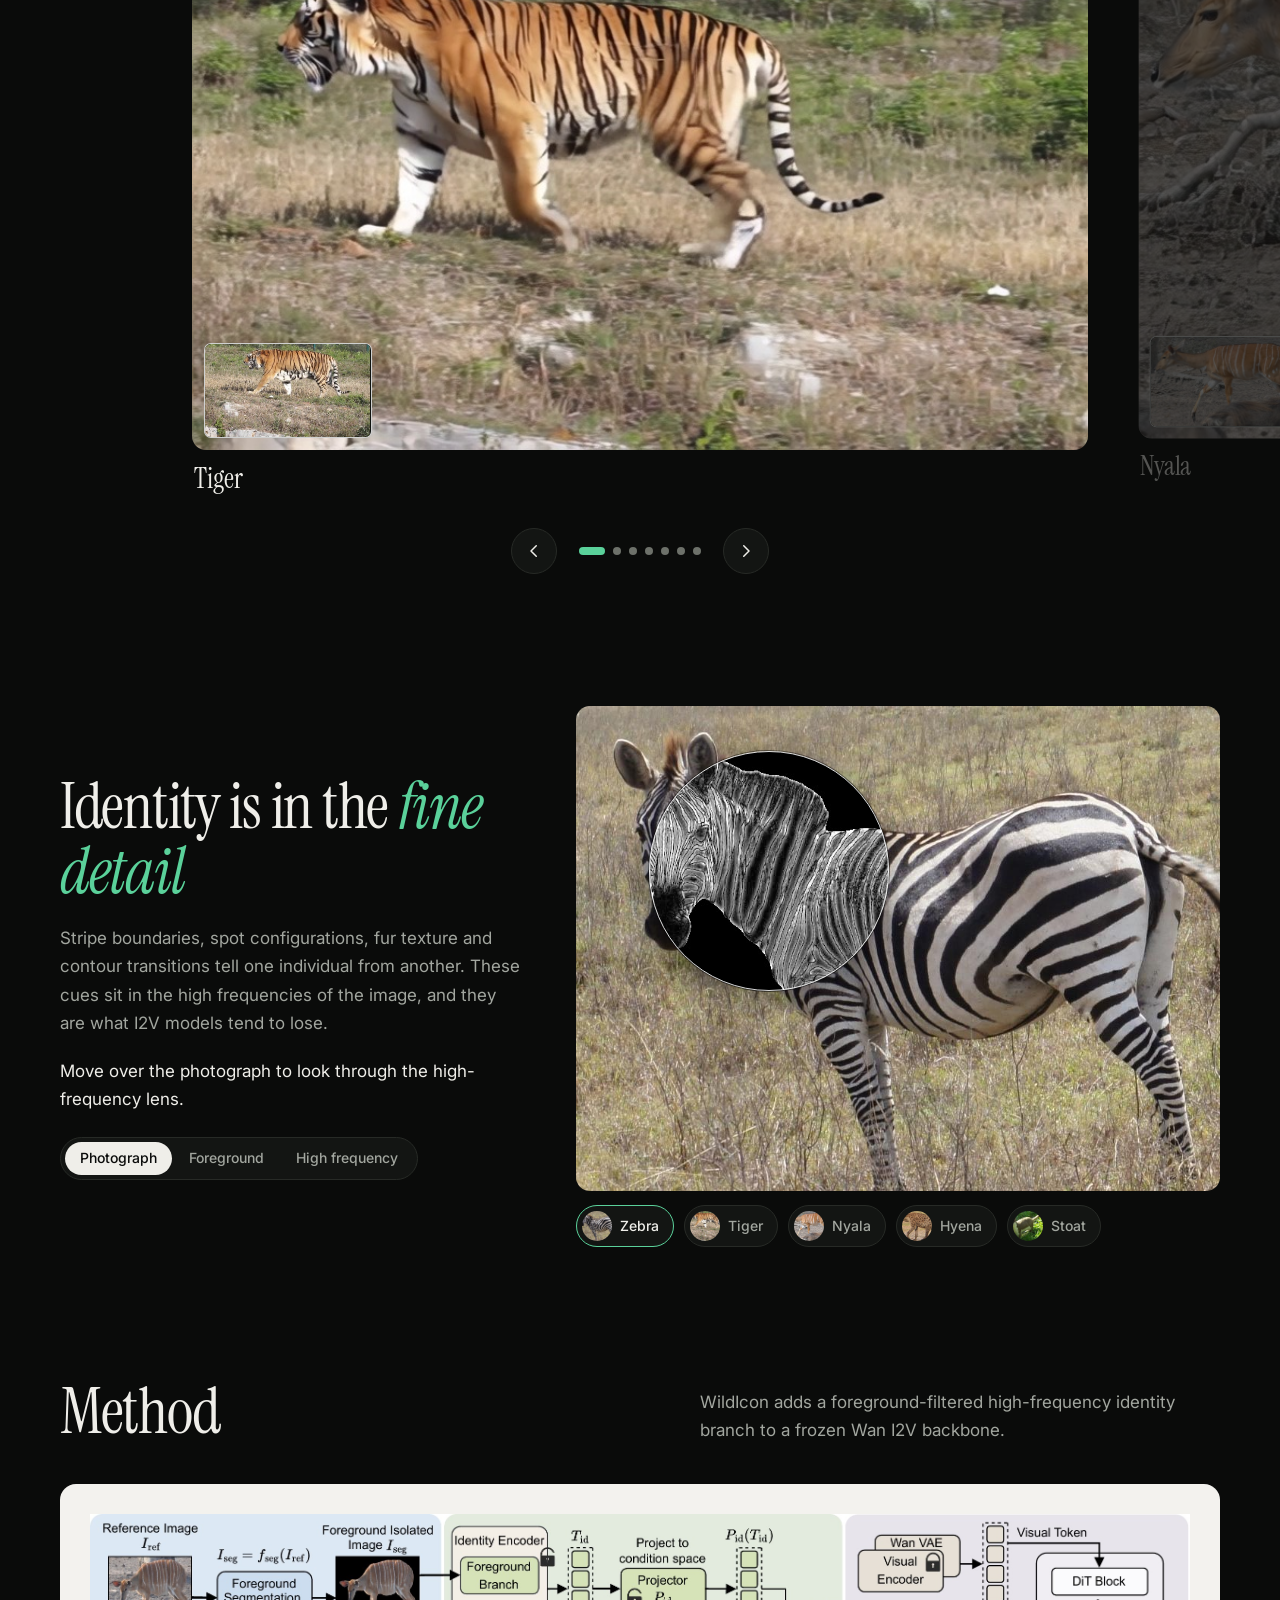
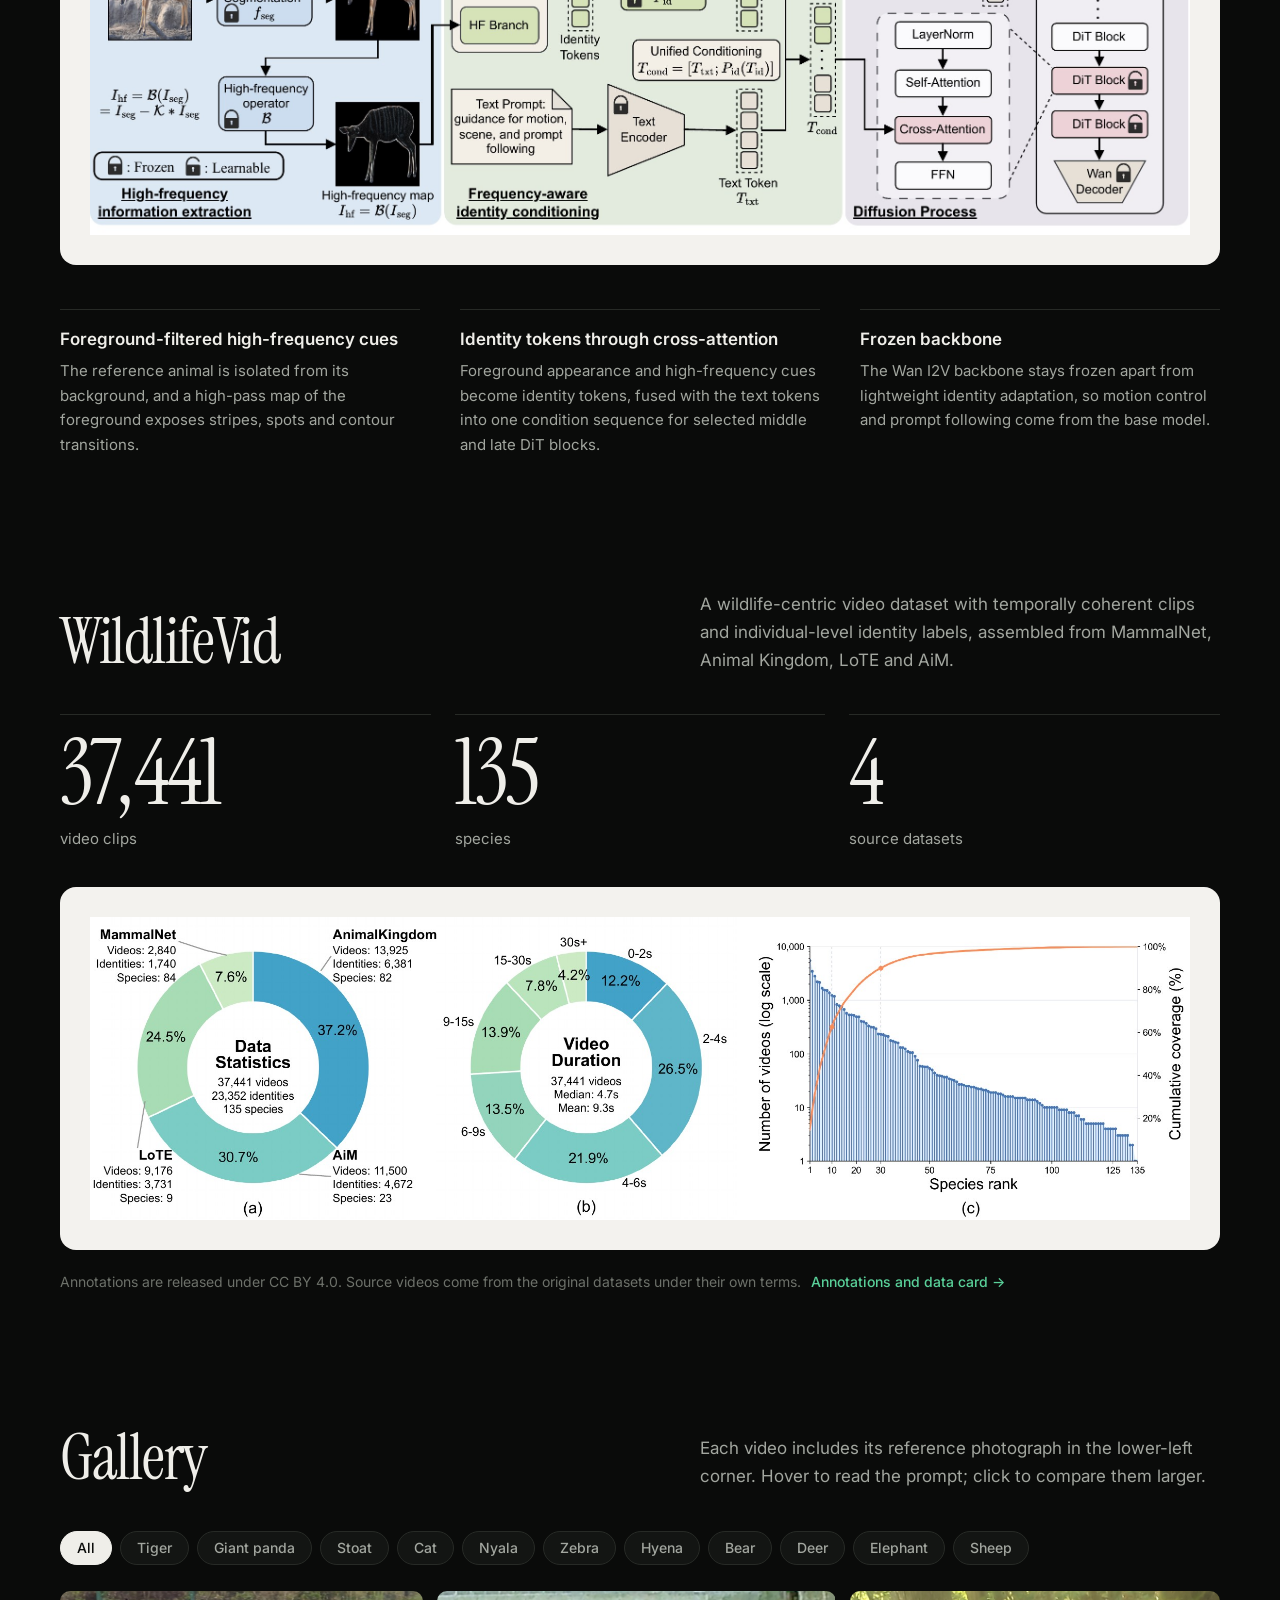
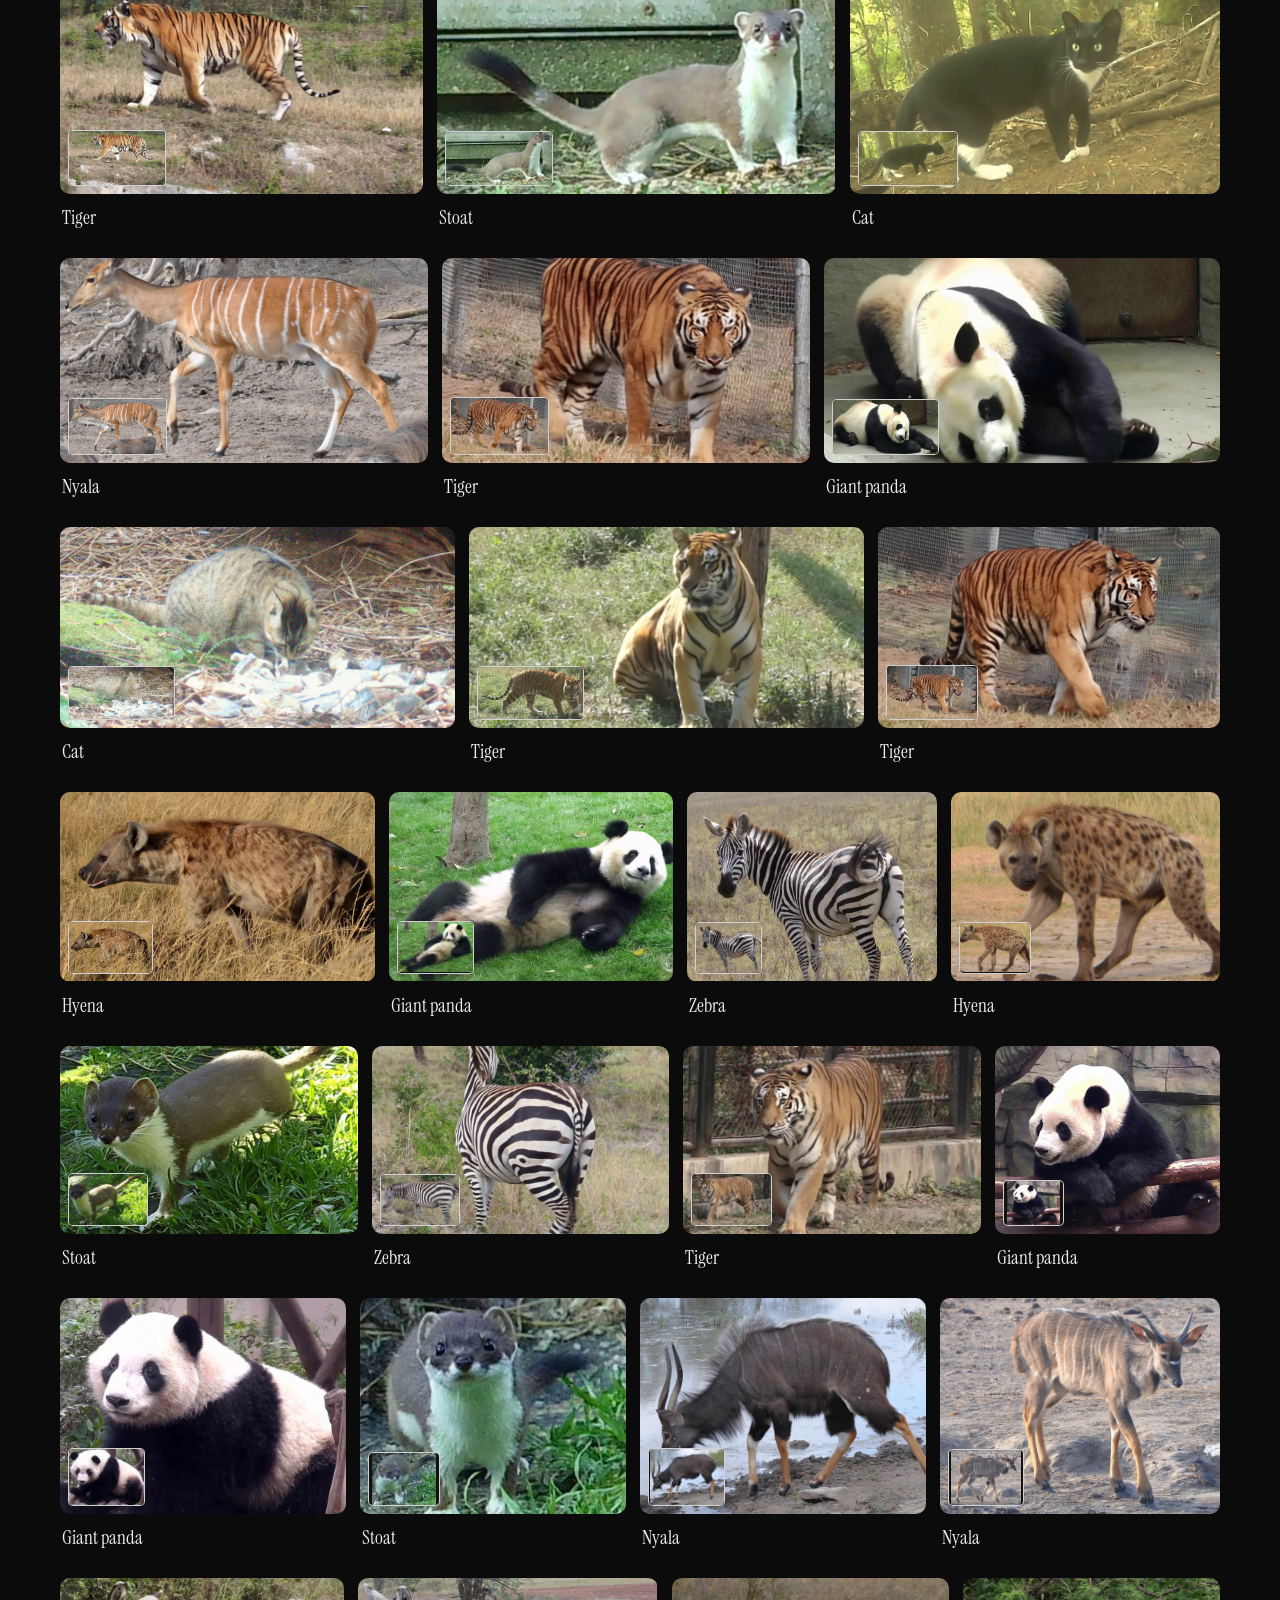
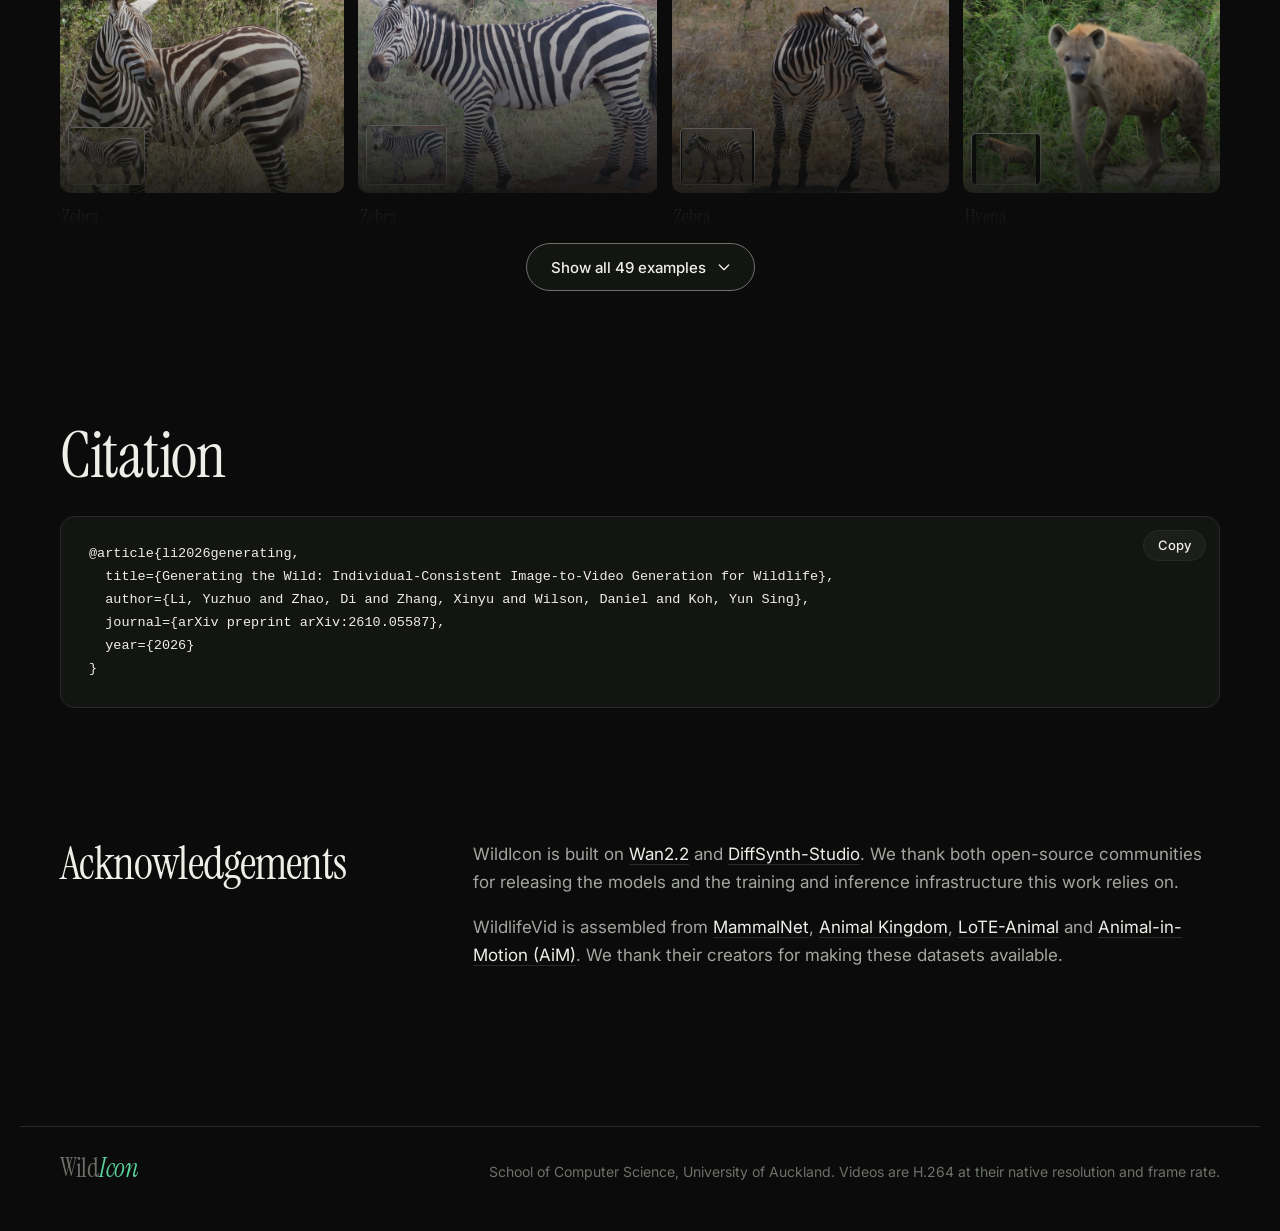
==== commit 9a089aef: "Fix featured carousel navigation and enlarge reference insets" ====
--- a/index.html
+++ b/index.html
@@ -18,7 +18,7 @@
   <link rel="preconnect" href="https://fonts.googleapis.com">
   <link rel="preconnect" href="https://fonts.gstatic.com" crossorigin>
   <link href="https://fonts.googleapis.com/css2?family=Instrument+Serif:ital@0;1&family=Inter:wght@400;500;600&display=swap" rel="stylesheet">
-  <link rel="stylesheet" href="static/css/style.css?v=reference-bottom-left-20261009">
+  <link rel="stylesheet" href="static/css/style.css?v=carousel-insets-20261009">
 </head>
 <body>
 
@@ -218,6 +218,6 @@
 </dialog>
 
 <script src="static/data.js"></script>
-<script src="static/js/page.js?v=reference-bottom-left-20261009"></script>
+<script src="static/js/page.js?v=carousel-insets-20261009"></script>
 </body>
 </html>
--- a/static/css/style.css
+++ b/static/css/style.css
@@ -177,6 +177,7 @@
 .featured .section-head { margin-bottom: 36px; }
 .carousel { position: relative; }
 .track {
+  position: relative;
   display: flex;
   gap: 28px;
   overflow-x: auto;
@@ -210,7 +211,7 @@
   left: 12px;
   bottom: 12px;
   z-index: 3;
-  width: clamp(64px, 22%, 148px);
+  width: clamp(72px, 25%, 168px);
   overflow: hidden;
   border: 1px solid rgba(255, 255, 255, .8);
   border-radius: 7px;
@@ -218,7 +219,6 @@
   pointer-events: none;
 }
 .reference-inset img { display: block; width: 100%; height: auto; aspect-ratio: var(--reference-ar, 4 / 3); object-fit: contain; }
-.reference-inset .reference-label { display: block; padding: 3px 2px; color: var(--ink); font-size: 10px; line-height: 1.2; text-align: center; }
 .hover-prompt {
   position: absolute;
   left: 0;
@@ -455,8 +455,7 @@
 .more-btn svg { font-size: 16px; transition: transform .3s ease; }
 .more-btn[aria-expanded="true"] svg { transform: rotate(180deg); }
 .g-tile .media { width: 100%; border-radius: 10px; }
-.g-tile .reference-inset { left: 8px; bottom: 8px; width: clamp(48px, 24%, 104px); border-radius: 5px; }
-.g-tile .reference-inset .reference-label { padding: 2px 1px; font-size: 9px; }
+.g-tile .reference-inset { left: 8px; bottom: 8px; width: clamp(54px, 27%, 116px); border-radius: 5px; }
 .g-tile .hover-prompt { padding: 10px 12px 36px; font-size: 12.5px; line-height: 1.45; }
 .g-tile .cap { padding: 10px 2px 0; }
 .g-tile .cap .name { font-size: 19px; }
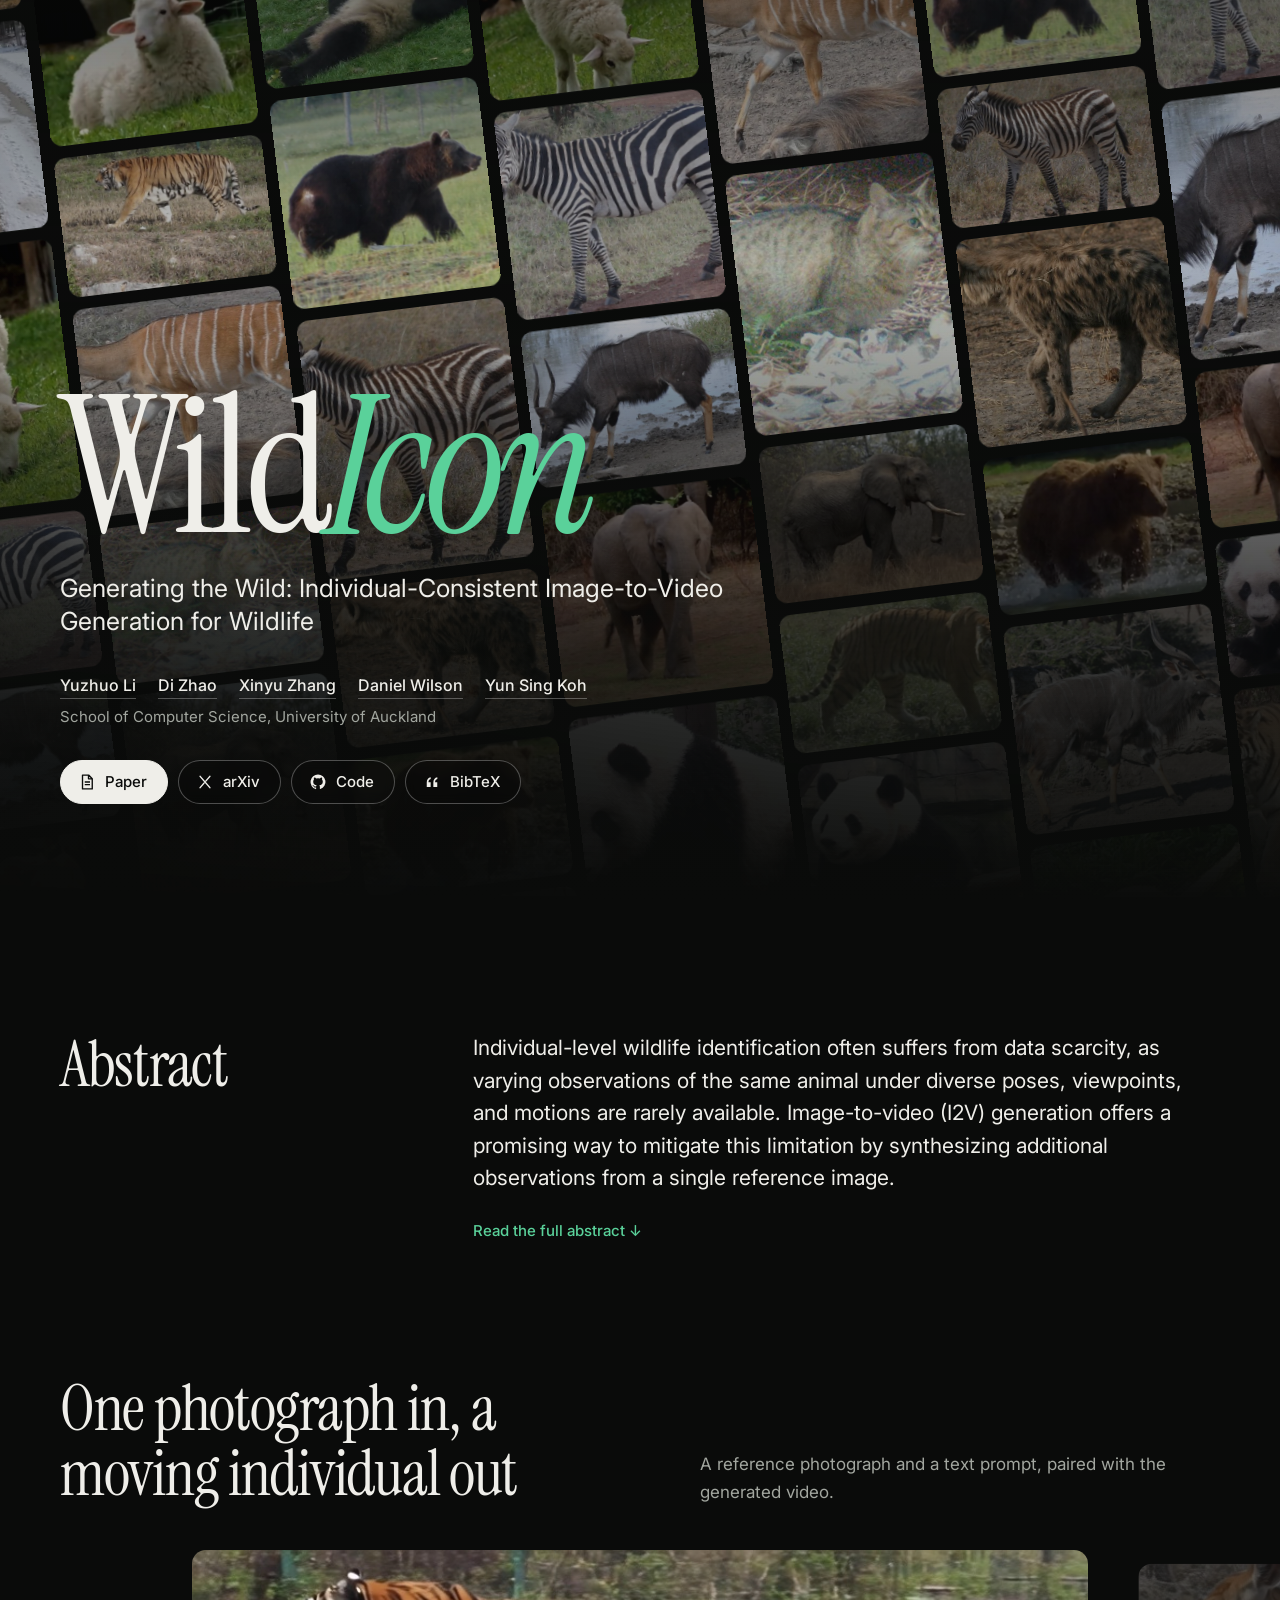
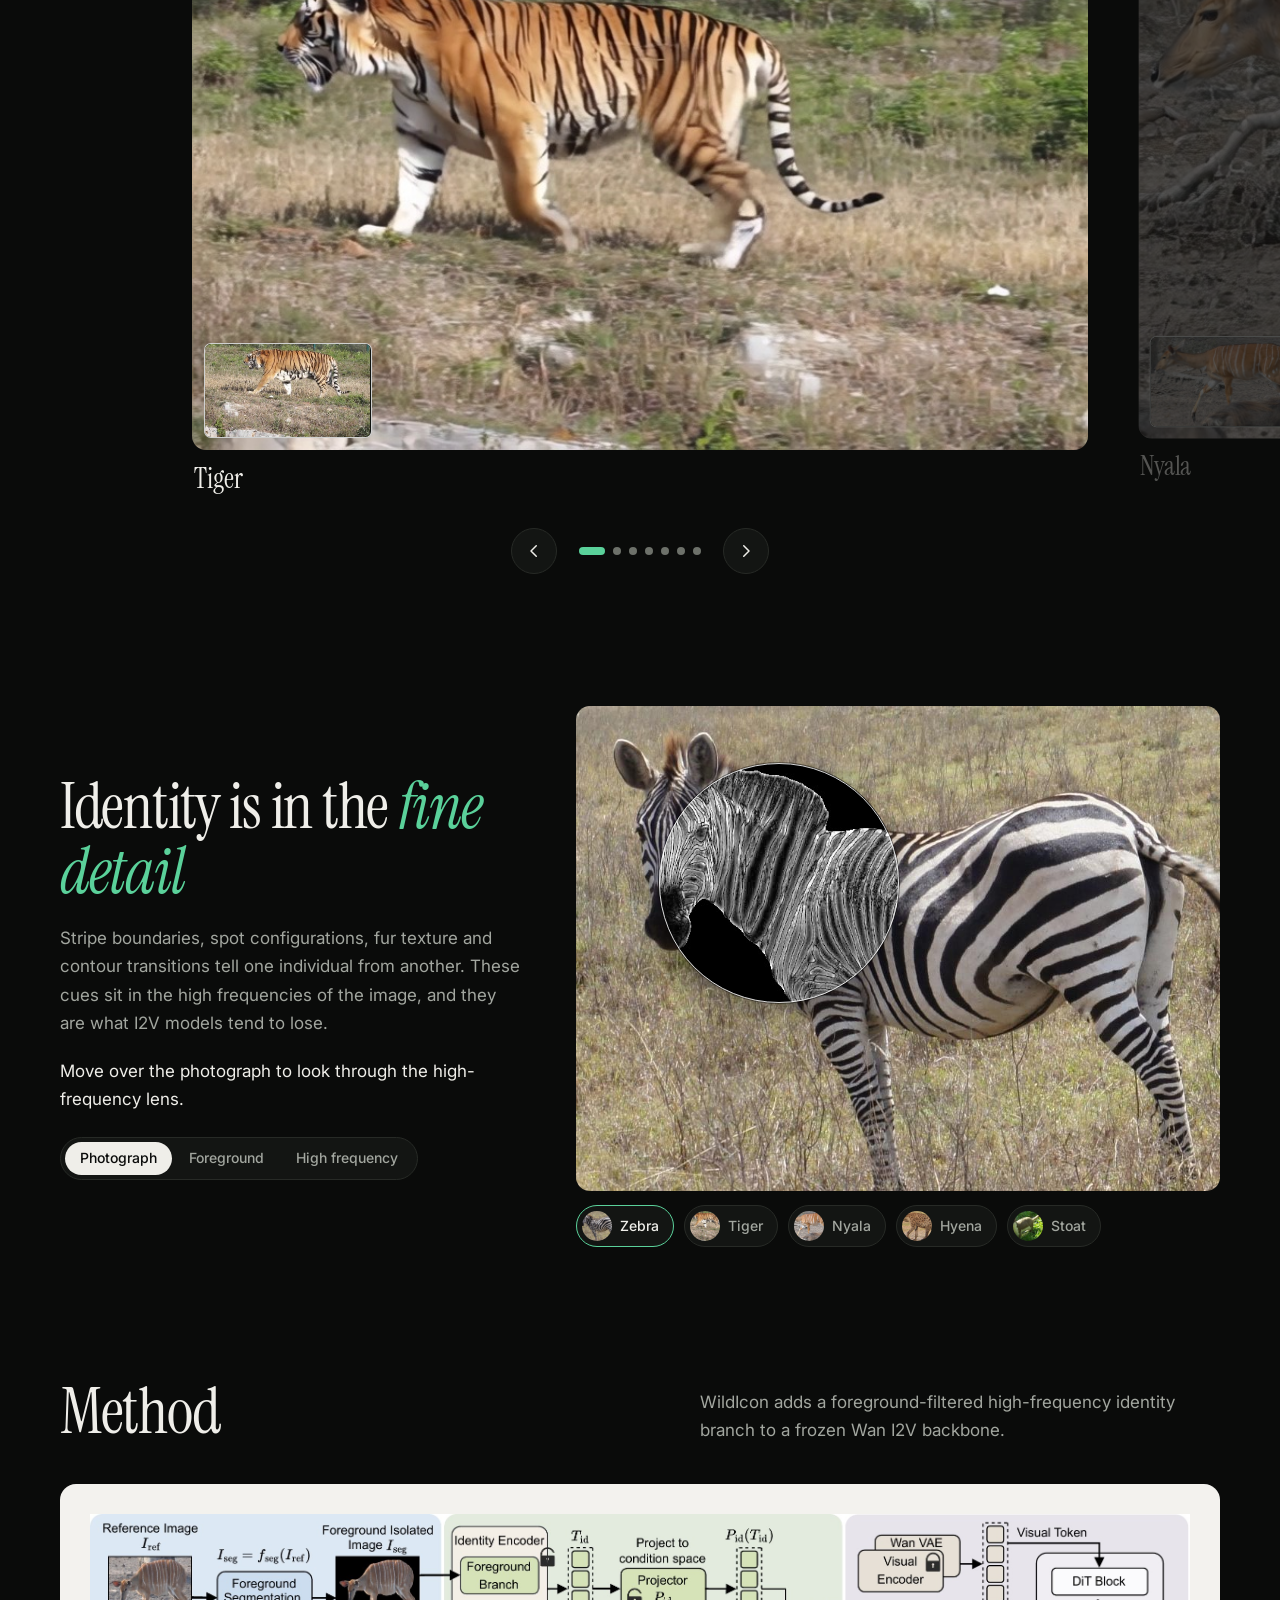
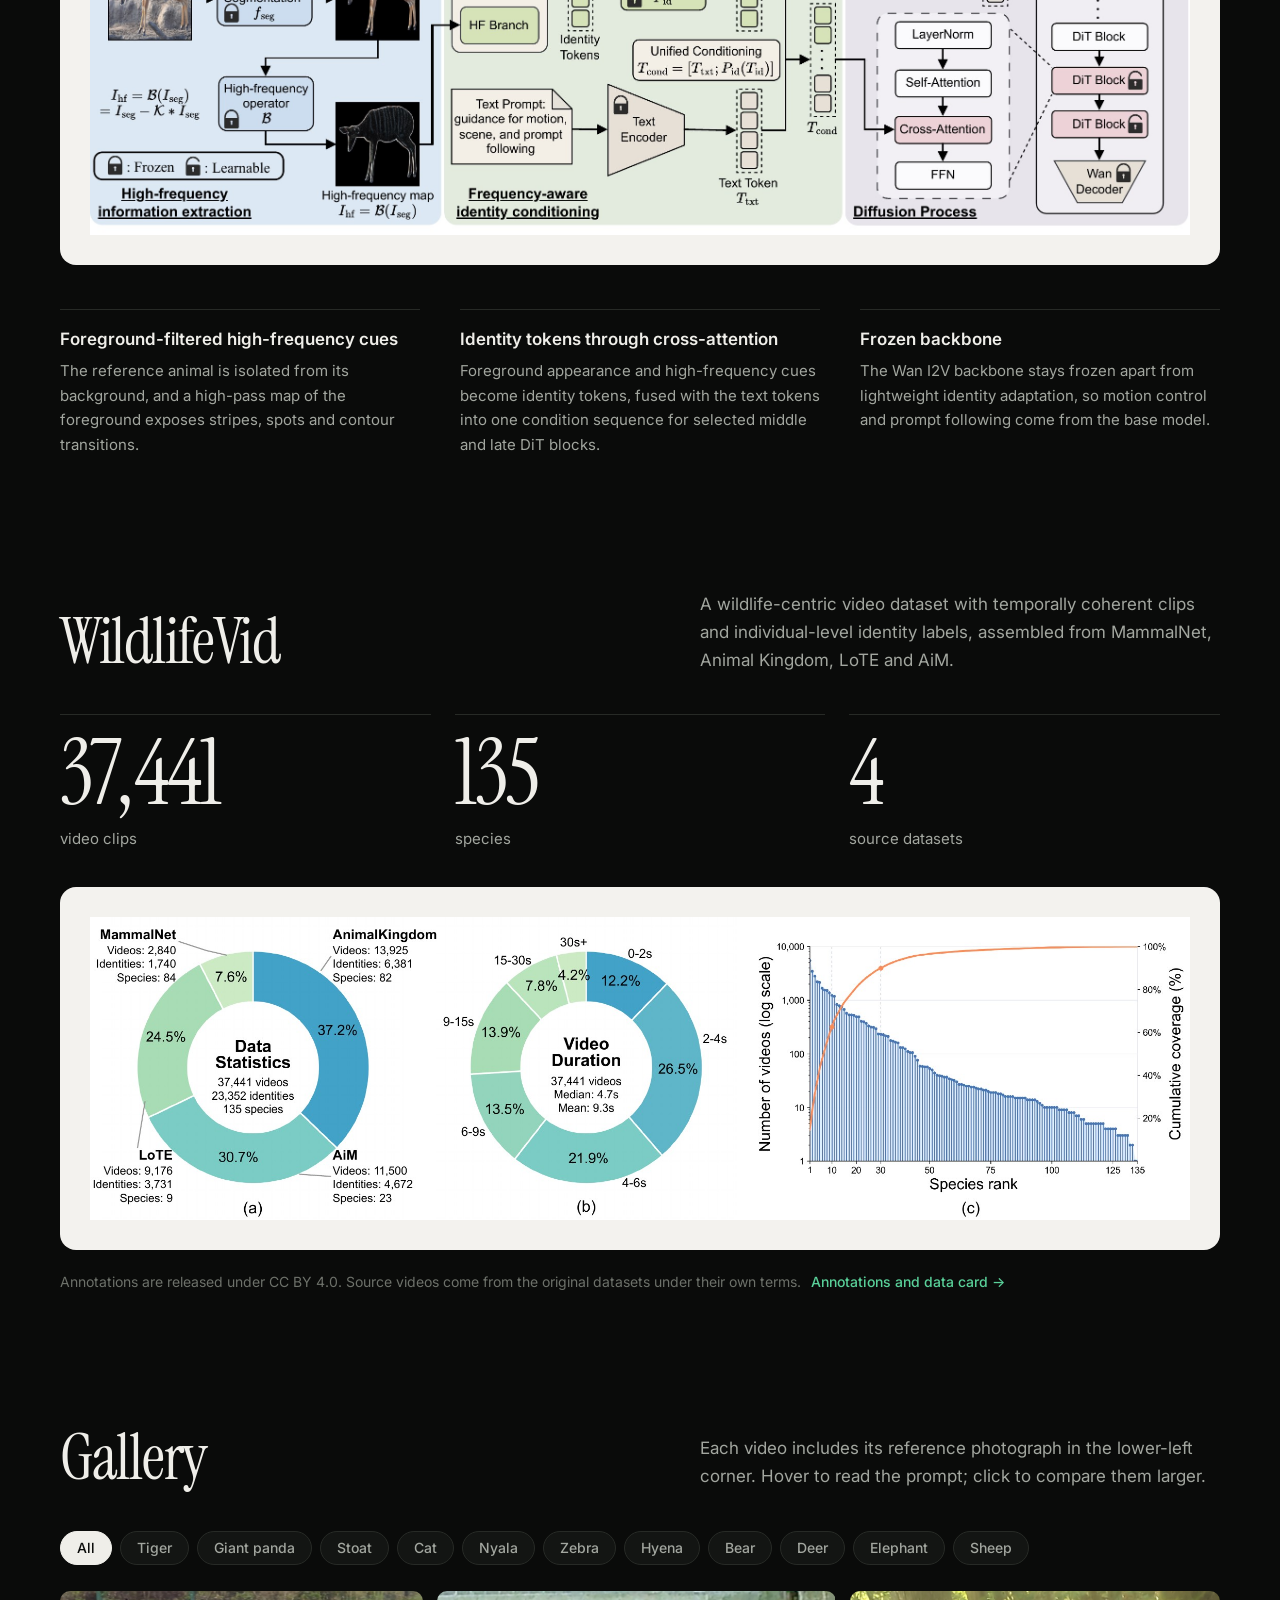
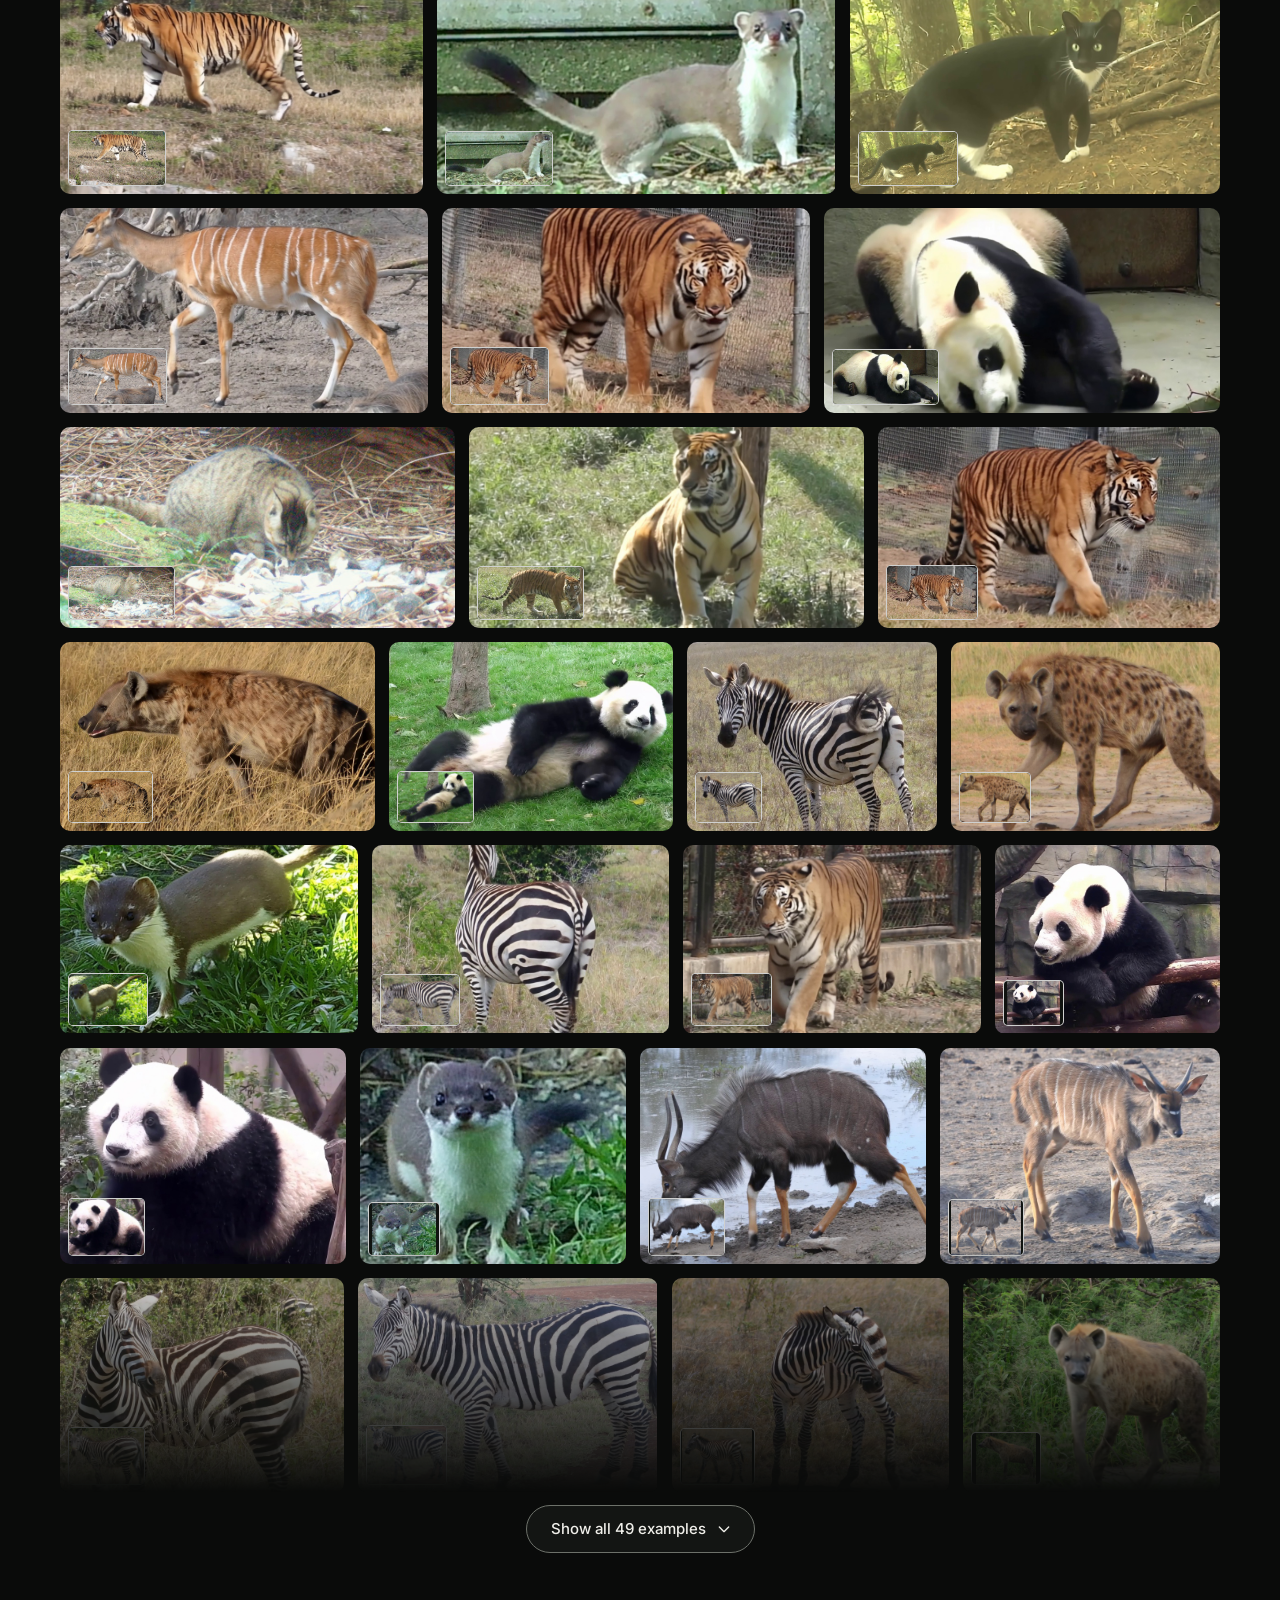
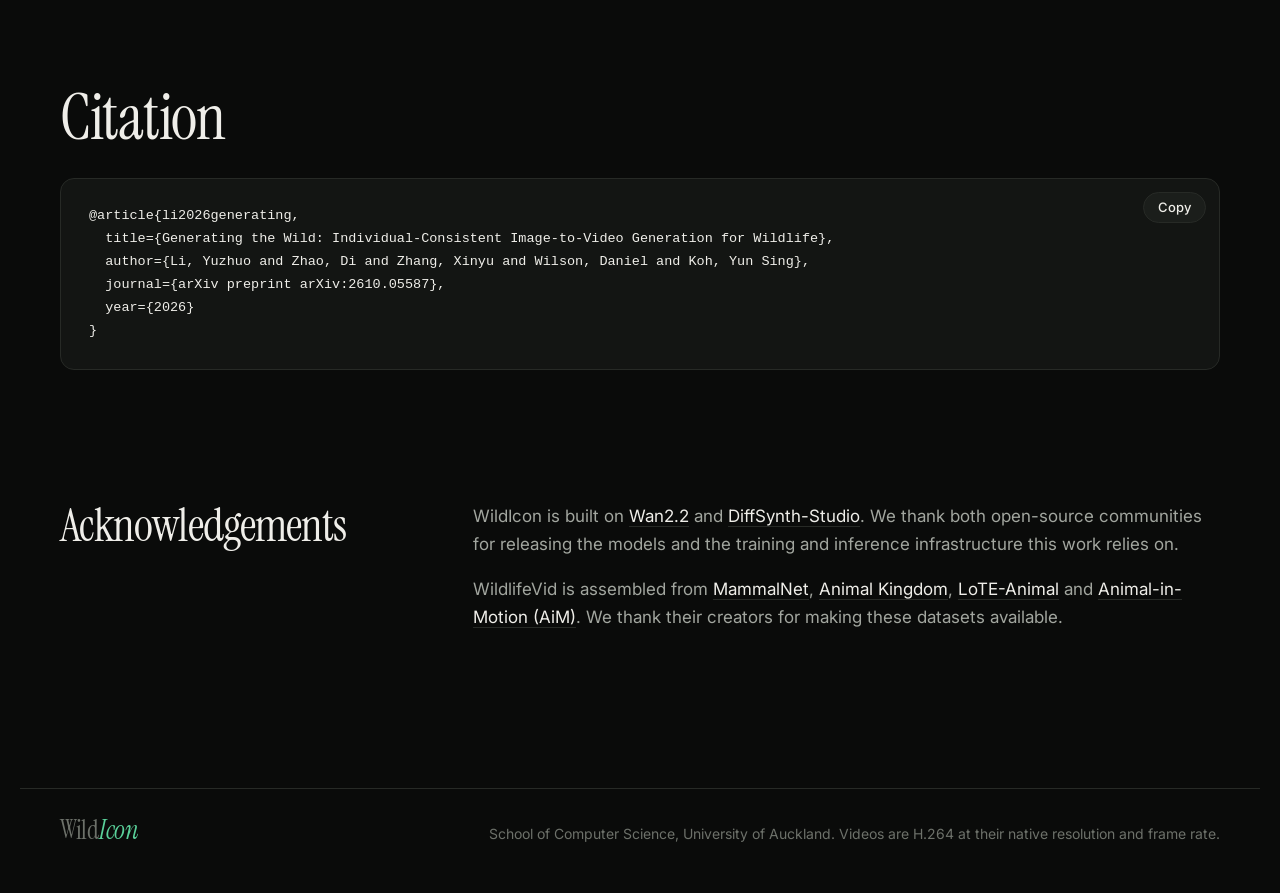
==== commit 9ee84890: "Remove gallery species captions and tighten row spacing" ====
--- a/index.html
+++ b/index.html
@@ -18,7 +18,7 @@
   <link rel="preconnect" href="https://fonts.googleapis.com">
   <link rel="preconnect" href="https://fonts.gstatic.com" crossorigin>
   <link href="https://fonts.googleapis.com/css2?family=Instrument+Serif:ital@0;1&family=Inter:wght@400;500;600&display=swap" rel="stylesheet">
-  <link rel="stylesheet" href="static/css/style.css?v=carousel-insets-20261009">
+  <link rel="stylesheet" href="static/css/style.css?v=gallery-spacing-20261009">
 </head>
 <body>
 
@@ -218,6 +218,6 @@
 </dialog>
 
 <script src="static/data.js"></script>
-<script src="static/js/page.js?v=carousel-insets-20261009"></script>
+<script src="static/js/page.js?v=gallery-spacing-20261009"></script>
 </body>
 </html>
--- a/static/css/style.css
+++ b/static/css/style.css
@@ -429,7 +429,7 @@
 }
 .chips button[aria-pressed="true"] { background: var(--ink); border-color: var(--ink); color: #0a0b0a; }
 /* justified rows: one height per row, every clip at its own aspect ratio (sizes set by page.js) */
-.grid { display: flex; flex-wrap: wrap; align-items: flex-start; column-gap: 14px; row-gap: 26px; }
+.grid { display: flex; flex-wrap: wrap; align-items: flex-start; column-gap: 14px; row-gap: 14px; }
 .g-tile { margin: 0; flex: none; }
 .g-tile[hidden] { display: none; }
 .grid.collapsed {
@@ -457,11 +457,12 @@
 .g-tile .media { width: 100%; border-radius: 10px; }
 .g-tile .reference-inset { left: 8px; bottom: 8px; width: clamp(54px, 27%, 116px); border-radius: 5px; }
 .g-tile .hover-prompt { padding: 10px 12px 36px; font-size: 12.5px; line-height: 1.45; }
-.g-tile .cap { padding: 10px 2px 0; }
-.g-tile .cap .name { font-size: 19px; }
+.g-tile .cap { display: none; padding: 8px 2px 0; }
 .g-tile .cap .prompt { display: none; }
 @media (hover: none) {
+  .g-tile .cap { display: block; }
   .g-tile .cap .prompt {
+    margin-top: 0;
     display: -webkit-box;
     -webkit-line-clamp: 2;
     -webkit-box-orient: vertical;
